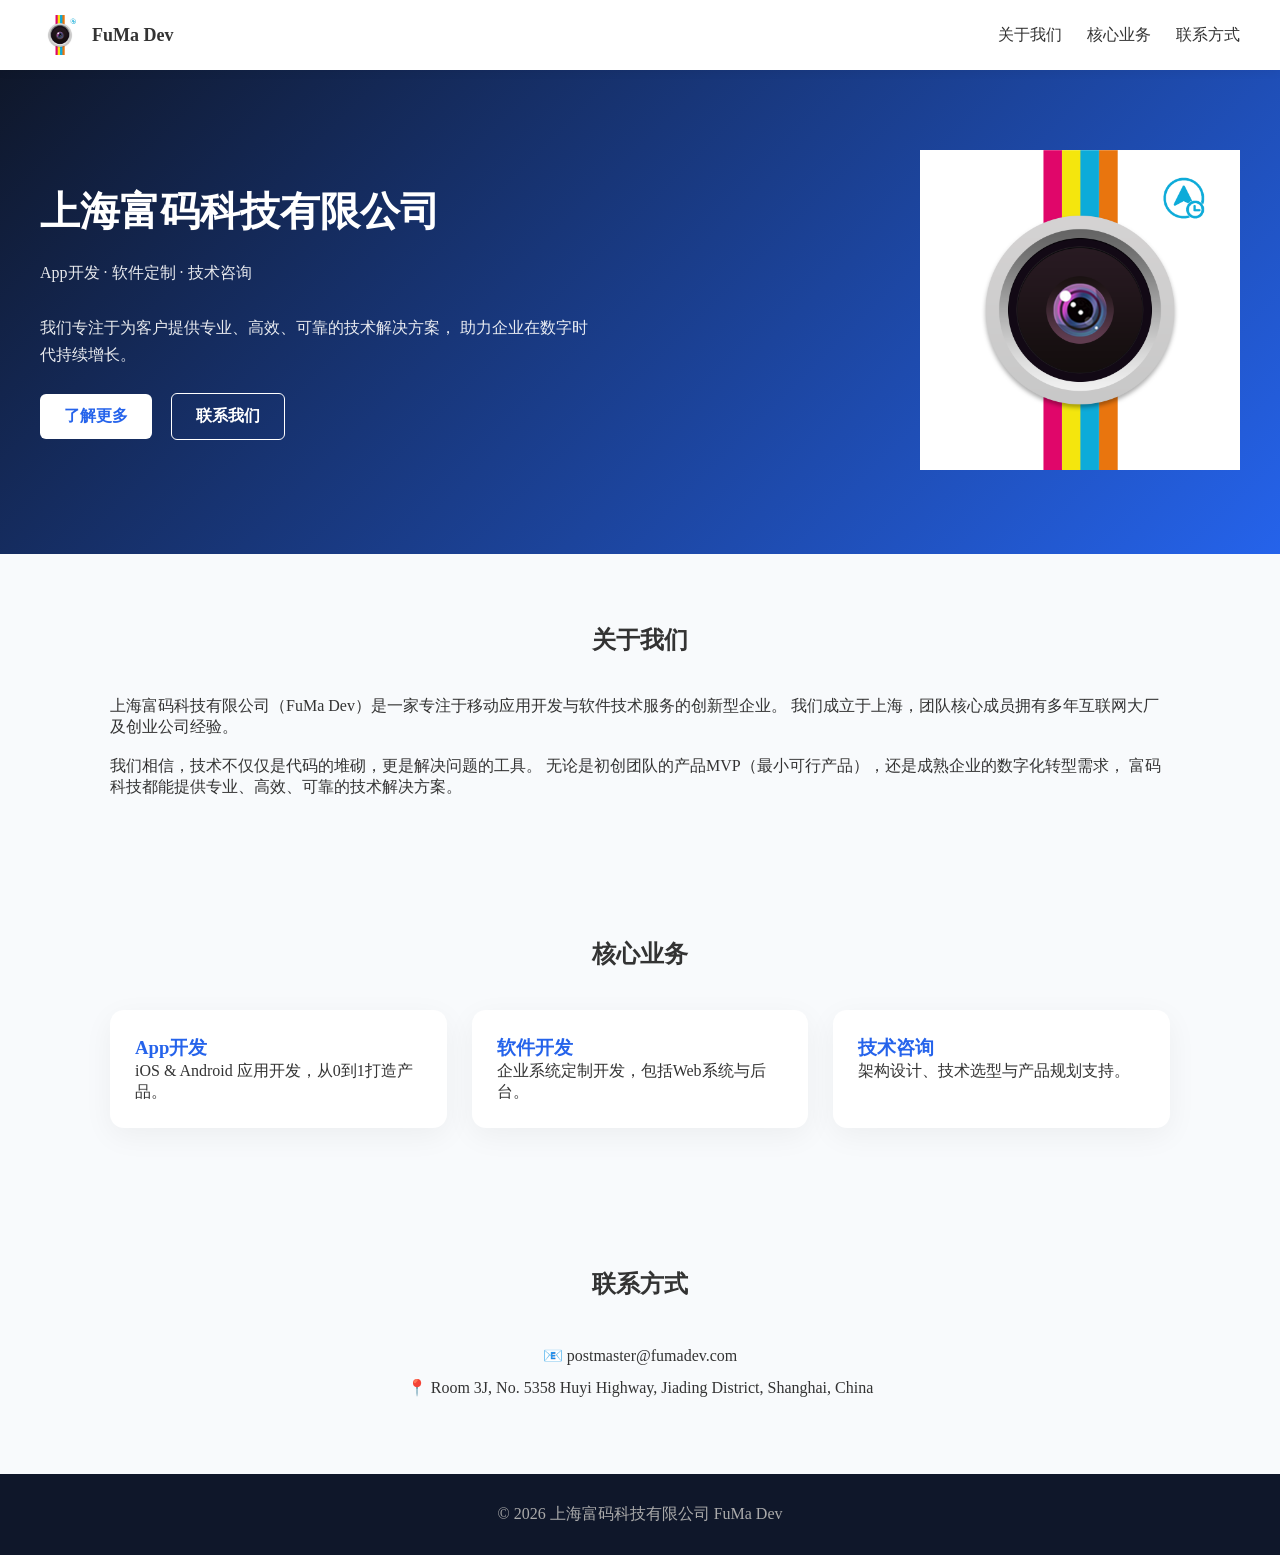
==== index.html @ a94d1438 "Add files via upload" ====
<!DOCTYPE html>
<html lang="zh-CN">
<head>
<meta charset="UTF-8">
<meta name="viewport" content="width=device-width, initial-scale=1.0">
<title>上海富码科技有限公司 | FuMa Dev</title>

<style>
:root {
    --primary: #2563eb;
    --dark: #0f172a;
}

* {
    margin: 0;
    padding: 0;
    box-sizing: border-box;
    font-family: -apple-system, BlinkMacSystemFont, "Segoe UI", Roboto;
}

body {
    background: #f8fafc;
    color: #333;
}

/* Navbar */
nav {
    display: flex;
    justify-content: space-between;
    align-items: center;
    padding: 15px 40px;
    background: #fff;
    position: sticky;
    top: 0;
    box-shadow: 0 2px 10px rgba(0,0,0,0.05);
    z-index: 1000;
}

.logo {
    display: flex;
    align-items: center;
    gap: 12px;
}

.logo img {
    width: 40px;
    height: 40px;
    border-radius: 10px;
}

.logo-text {
    font-weight: bold;
    font-size: 18px;
}

.menu {
    display: flex;
    gap: 25px;
}

.menu a {
    text-decoration: none;
    color: #333;
}

.menu a:hover {
    color: var(--primary);
}

/* Hero */
.hero {
    background: linear-gradient(135deg, #0f172a, #2563eb);
    color: #fff;
    display: flex;
    align-items: center;
    justify-content: space-between;
    padding: 80px 40px;
    flex-wrap: wrap;
}

.hero-left {
    max-width: 550px;
}

.hero h1 {
    font-size: 40px;
    margin-bottom: 20px;
}

.hero p {
    opacity: 0.9;
    line-height: 1.7;
}

.hero-buttons {
    margin-top: 25px;
}

.btn {
    display: inline-block;
    padding: 12px 24px;
    margin-right: 15px;
    border-radius: 6px;
    text-decoration: none;
    font-weight: bold;
}

.btn-primary {
    background: #fff;
    color: #2563eb;
}

.btn-outline {
    border: 1px solid #fff;
    color: #fff;
}

/* Hero Right Image */
.hero-right img {
    width: 320px;
    max-width: 100%;
}

/* Section */
section {
    max-width: 1100px;
    margin: auto;
    padding: 70px 20px;
}

h2 {
    text-align: center;
    margin-bottom: 40px;
}

/* Services */
.services {
    display: grid;
    grid-template-columns: repeat(auto-fit, minmax(250px, 1fr));
    gap: 25px;
}

.card {
    background: #fff;
    padding: 25px;
    border-radius: 14px;
    box-shadow: 0 8px 30px rgba(0,0,0,0.05);
    transition: 0.3s;
}

.card:hover {
    transform: translateY(-6px);
}

.card h3 {
    color: var(--primary);
}

/* Contact */
.contact {
    text-align: center;
    line-height: 2;
}

/* Footer */
footer {
    background: var(--dark);
    color: #aaa;
    text-align: center;
    padding: 30px;
}

/* Animation */
.fade-in {
    opacity: 0;
    transform: translateY(30px);
    transition: 0.8s;
}

.fade-in.show {
    opacity: 1;
    transform: translateY(0);
}

/* Mobile */
@media(max-width:768px){
    nav {
        padding: 15px 20px;
    }

    .hero {
        flex-direction: column;
        text-align: center;
    }

    .hero-right {
        margin-top: 30px;
    }

    .hero h1 {
        font-size: 28px;
    }
}
</style>
</head>

<body>

<!-- Navbar -->
<nav>
    <div class="logo">
        <img src="logo.png" alt="FuMa Dev Logo">
        <div class="logo-text">FuMa Dev</div>
    </div>

    <div class="menu">
        <a href="#about">关于我们</a>
        <a href="#services">核心业务</a>
        <a href="#contact">联系方式</a>
    </div>
</nav>

<!-- Hero -->
<div class="hero">
    <div class="hero-left">
        <h1>上海富码科技有限公司</h1>
        <p>
        App开发 · 软件定制 · 技术咨询<br><br>
        我们专注于为客户提供专业、高效、可靠的技术解决方案，
        助力企业在数字时代持续增长。
        </p>

        <div class="hero-buttons">
            <a href="#services" class="btn btn-primary">了解更多</a>
            <a href="#contact" class="btn btn-outline">联系我们</a>
        </div>
    </div>

    <div class="hero-right">
        <!-- 主视觉ICON -->
        <img src="logo.png" alt="Icon">
    </div>
</div>

<!-- About -->
<section id="about" class="fade-in">
    <h2>关于我们</h2>
    <p>
    上海富码科技有限公司（FuMa Dev）是一家专注于移动应用开发与软件技术服务的创新型企业。
    我们成立于上海，团队核心成员拥有多年互联网大厂及创业公司经验。
    </p>
    <br>
    <p>
    我们相信，技术不仅仅是代码的堆砌，更是解决问题的工具。
    无论是初创团队的产品MVP（最小可行产品），还是成熟企业的数字化转型需求，
    富码科技都能提供专业、高效、可靠的技术解决方案。
    </p>
</section>

<!-- Services -->
<section id="services" class="fade-in">
    <h2>核心业务</h2>
    <div class="services">
        <div class="card">
            <h3>App开发</h3>
            <p>iOS & Android 应用开发，从0到1打造产品。</p>
        </div>
        <div class="card">
            <h3>软件开发</h3>
            <p>企业系统定制开发，包括Web系统与后台。</p>
        </div>
        <div class="card">
            <h3>技术咨询</h3>
            <p>架构设计、技术选型与产品规划支持。</p>
        </div>
    </div>
</section>

<!-- Contact -->
<section id="contact" class="fade-in">
    <h2>联系方式</h2>
    <div class="contact">
        <p>📧 postmaster@fumadev.com</p>
        <p>📍 Room 3J, No. 5358 Huyi Highway, Jiading District, Shanghai, China</p>
    </div>
</section>

<footer>
    <p>© 2026 上海富码科技有限公司 FuMa Dev</p>
</footer>

<script>
const els = document.querySelectorAll('.fade-in');

function show() {
    const trigger = window.innerHeight * 0.85;
    els.forEach(el => {
        if (el.getBoundingClientRect().top < trigger) {
            el.classList.add('show');
        }
    });
}

window.addEventListener('scroll', show);
window.addEventListener('load', show);
</script>

</body>
</html>
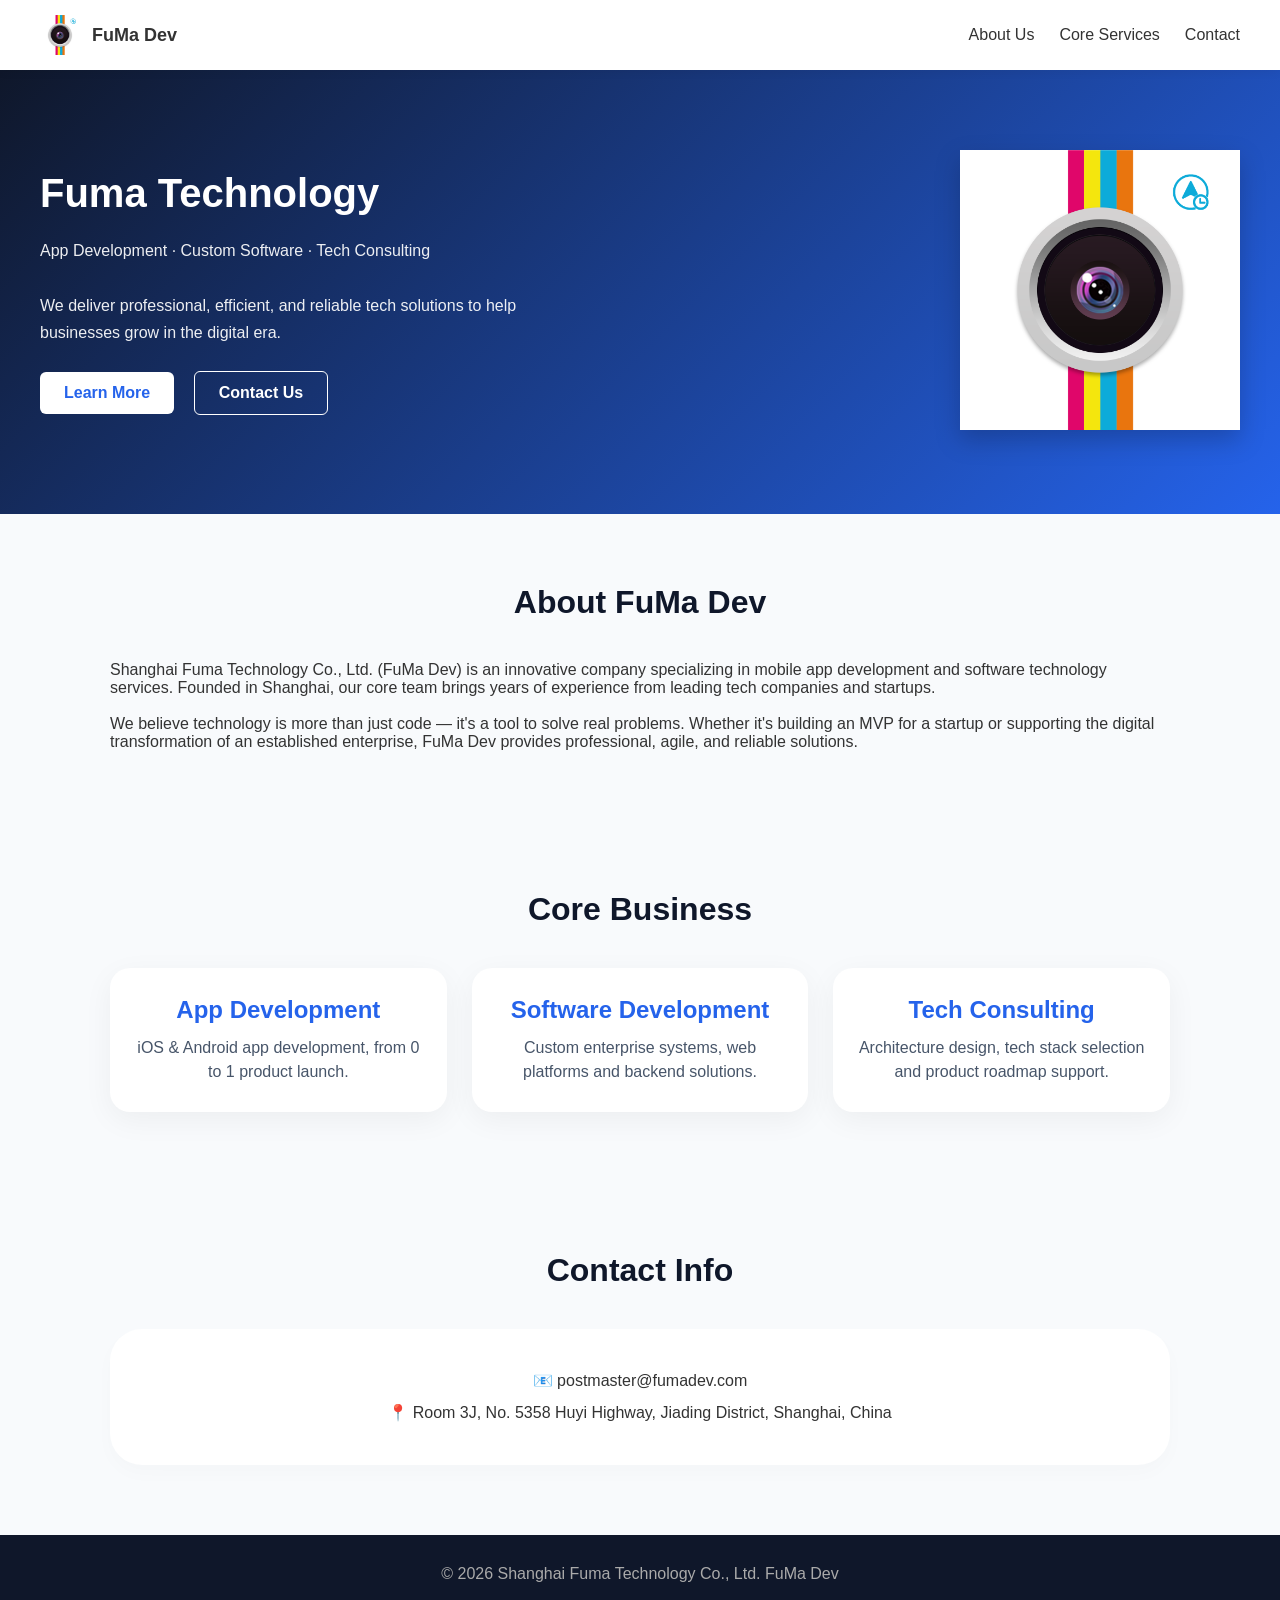
==== commit 01ac56f4: "Add files via upload" ====
--- a/index.html
+++ b/index.html
@@ -1,25 +1,26 @@
 <!DOCTYPE html>
-<html lang="zh-CN">
+<html lang="en">
 <head>
 <meta charset="UTF-8">
 <meta name="viewport" content="width=device-width, initial-scale=1.0">
-<title>上海富码科技有限公司 | FuMa Dev</title>
+<title>Fuma Technology | FuMa Dev</title>
 
 <style>
 :root {
     --primary: #2563eb;
     --dark: #0f172a;
+    --gray-light: #f8fafc;
 }
 
 * {
     margin: 0;
     padding: 0;
     box-sizing: border-box;
-    font-family: -apple-system, BlinkMacSystemFont, "Segoe UI", Roboto;
+    font-family: -apple-system, BlinkMacSystemFont, "Segoe UI", Roboto, Helvetica, Arial, sans-serif;
 }
 
 body {
-    background: #f8fafc;
+    background: var(--gray-light);
     color: #333;
 }
 
@@ -34,6 +35,8 @@
     top: 0;
     box-shadow: 0 2px 10px rgba(0,0,0,0.05);
     z-index: 1000;
+    flex-wrap: wrap;
+    gap: 12px;
 }
 
 .logo {
@@ -46,6 +49,7 @@
     width: 40px;
     height: 40px;
     border-radius: 10px;
+    object-fit: cover;
 }
 
 .logo-text {
@@ -53,6 +57,12 @@
     font-size: 18px;
 }
 
+.nav-right {
+    display: flex;
+    align-items: center;
+    gap: 25px;
+}
+
 .menu {
     display: flex;
     gap: 25px;
@@ -61,6 +71,8 @@
 .menu a {
     text-decoration: none;
     color: #333;
+    transition: color 0.2s;
+    font-weight: 500;
 }
 
 .menu a:hover {
@@ -76,6 +88,7 @@
     justify-content: space-between;
     padding: 80px 40px;
     flex-wrap: wrap;
+    gap: 30px;
 }
 
 .hero-left {
@@ -85,10 +98,11 @@
 .hero h1 {
     font-size: 40px;
     margin-bottom: 20px;
+    line-height: 1.2;
 }
 
 .hero p {
-    opacity: 0.9;
+    opacity: 0.92;
     line-height: 1.7;
 }
 
@@ -103,6 +117,7 @@
     border-radius: 6px;
     text-decoration: none;
     font-weight: bold;
+    transition: 0.2s;
 }
 
 .btn-primary {
@@ -110,15 +125,27 @@
     color: #2563eb;
 }
 
+.btn-primary:hover {
+    background: #eef2ff;
+    transform: translateY(-2px);
+}
+
 .btn-outline {
     border: 1px solid #fff;
     color: #fff;
+    background: transparent;
+}
+
+.btn-outline:hover {
+    background: rgba(255,255,255,0.1);
+    transform: translateY(-2px);
 }
 
 /* Hero Right Image */
 .hero-right img {
-    width: 320px;
+    width: 280px;
     max-width: 100%;
+    filter: drop-shadow(0 10px 12px rgba(0,0,0,0.2));
 }
 
 /* Section */
@@ -131,9 +158,11 @@
 h2 {
     text-align: center;
     margin-bottom: 40px;
-}
-
-/* Services */
+    font-size: 32px;
+    color: #0f172a;
+}
+
+/* Services Grid */
 .services {
     display: grid;
     grid-template-columns: repeat(auto-fit, minmax(250px, 1fr));
@@ -142,24 +171,42 @@
 
 .card {
     background: #fff;
-    padding: 25px;
-    border-radius: 14px;
+    padding: 28px 22px;
+    border-radius: 20px;
     box-shadow: 0 8px 30px rgba(0,0,0,0.05);
-    transition: 0.3s;
+    transition: all 0.3s ease;
+    text-align: center;
 }
 
 .card:hover {
     transform: translateY(-6px);
+    box-shadow: 0 20px 30px -12px rgba(0,0,0,0.1);
 }
 
 .card h3 {
     color: var(--primary);
+    margin-bottom: 12px;
+    font-size: 24px;
+}
+
+.card p {
+    color: #475569;
+    line-height: 1.5;
 }
 
 /* Contact */
 .contact {
     text-align: center;
     line-height: 2;
+    background: white;
+    padding: 36px 24px;
+    border-radius: 32px;
+    box-shadow: 0 8px 20px rgba(0,0,0,0.02);
+}
+
+.contact p {
+    font-size: 16px;
+    word-break: break-word;
 }
 
 /* Footer */
@@ -174,7 +221,7 @@
 .fade-in {
     opacity: 0;
     transform: translateY(30px);
-    transition: 0.8s;
+    transition: 0.7s cubic-bezier(0.2, 0.9, 0.4, 1.1);
 }
 
 .fade-in.show {
@@ -186,99 +233,119 @@
 @media(max-width:768px){
     nav {
         padding: 15px 20px;
-    }
-
+        flex-direction: column;
+        align-items: flex-start;
+    }
+    .nav-right {
+        width: 100%;
+        justify-content: flex-start;
+        flex-wrap: wrap;
+    }
+    .menu {
+        gap: 18px;
+        flex-wrap: wrap;
+    }
     .hero {
         flex-direction: column;
         text-align: center;
-    }
-
+        padding: 50px 20px;
+    }
+    .hero-left {
+        text-align: center;
+    }
     .hero-right {
-        margin-top: 30px;
-    }
-
+        margin-top: 20px;
+    }
     .hero h1 {
         font-size: 28px;
     }
+    .hero-buttons .btn {
+        margin: 8px 6px;
+    }
+    h2 {
+        font-size: 28px;
+    }
+}
+
+@media(max-width:480px){
+    .services {
+        grid-template-columns: 1fr;
+    }
 }
 </style>
 </head>
-
 <body>
 
 <!-- Navbar -->
 <nav>
     <div class="logo">
-        <img src="logo.png" alt="FuMa Dev Logo">
+        <img src="logo.png" alt="FuMa Dev Logo" onerror="this.src='https://placehold.co/40x40?text=F'">
         <div class="logo-text">FuMa Dev</div>
     </div>
 
-    <div class="menu">
-        <a href="#about">关于我们</a>
-        <a href="#services">核心业务</a>
-        <a href="#contact">联系方式</a>
+    <div class="nav-right">
+        <div class="menu">
+            <a href="#about">About Us</a>
+            <a href="#services">Core Services</a>
+            <a href="#contact">Contact</a>
+        </div>
     </div>
 </nav>
 
-<!-- Hero -->
+<!-- Hero Section -->
 <div class="hero">
     <div class="hero-left">
-        <h1>上海富码科技有限公司</h1>
+        <h1>Fuma Technology </h1>
         <p>
-        App开发 · 软件定制 · 技术咨询<br><br>
-        我们专注于为客户提供专业、高效、可靠的技术解决方案，
-        助力企业在数字时代持续增长。
+        App Development · Custom Software · Tech Consulting<br><br>
+        We deliver professional, efficient, and reliable tech solutions to help businesses grow in the digital era.
         </p>
 
         <div class="hero-buttons">
-            <a href="#services" class="btn btn-primary">了解更多</a>
-            <a href="#contact" class="btn btn-outline">联系我们</a>
+            <a href="#services" class="btn btn-primary">Learn More</a>
+            <a href="#contact" class="btn btn-outline">Contact Us</a>
         </div>
     </div>
 
     <div class="hero-right">
-        <!-- 主视觉ICON -->
-        <img src="logo.png" alt="Icon">
+        <img src="logo.png" alt="FuMa Dev Illustration" onerror="this.src='https://placehold.co/280x280?text=FuMa+Dev'">
     </div>
 </div>
 
-<!-- About -->
+<!-- About Section -->
 <section id="about" class="fade-in">
-    <h2>关于我们</h2>
+    <h2>About FuMa Dev</h2>
     <p>
-    上海富码科技有限公司（FuMa Dev）是一家专注于移动应用开发与软件技术服务的创新型企业。
-    我们成立于上海，团队核心成员拥有多年互联网大厂及创业公司经验。
+    Shanghai Fuma Technology Co., Ltd. (FuMa Dev) is an innovative company specializing in mobile app development and software technology services. Founded in Shanghai, our core team brings years of experience from leading tech companies and startups.
     </p>
     <br>
     <p>
-    我们相信，技术不仅仅是代码的堆砌，更是解决问题的工具。
-    无论是初创团队的产品MVP（最小可行产品），还是成熟企业的数字化转型需求，
-    富码科技都能提供专业、高效、可靠的技术解决方案。
+    We believe technology is more than just code — it's a tool to solve real problems. Whether it's building an MVP for a startup or supporting the digital transformation of an established enterprise, FuMa Dev provides professional, agile, and reliable solutions.
     </p>
 </section>
 
-<!-- Services -->
+<!-- Services Section -->
 <section id="services" class="fade-in">
-    <h2>核心业务</h2>
+    <h2>Core Business</h2>
     <div class="services">
         <div class="card">
-            <h3>App开发</h3>
-            <p>iOS & Android 应用开发，从0到1打造产品。</p>
+            <h3>App Development</h3>
+            <p>iOS & Android app development, from 0 to 1 product launch.</p>
         </div>
         <div class="card">
-            <h3>软件开发</h3>
-            <p>企业系统定制开发，包括Web系统与后台。</p>
+            <h3>Software Development</h3>
+            <p>Custom enterprise systems, web platforms and backend solutions.</p>
         </div>
         <div class="card">
-            <h3>技术咨询</h3>
-            <p>架构设计、技术选型与产品规划支持。</p>
+            <h3>Tech Consulting</h3>
+            <p>Architecture design, tech stack selection and product roadmap support.</p>
         </div>
     </div>
 </section>
 
-<!-- Contact -->
+<!-- Contact Section -->
 <section id="contact" class="fade-in">
-    <h2>联系方式</h2>
+    <h2>Contact Info</h2>
     <div class="contact">
         <p>📧 postmaster@fumadev.com</p>
         <p>📍 Room 3J, No. 5358 Huyi Highway, Jiading District, Shanghai, China</p>
@@ -286,24 +353,121 @@
 </section>
 
 <footer>
-    <p>© 2026 上海富码科技有限公司 FuMa Dev</p>
+    <p>© 2026 Shanghai Fuma Technology Co., Ltd. FuMa Dev</p>
 </footer>
 
 <script>
-const els = document.querySelectorAll('.fade-in');
-
-function show() {
-    const trigger = window.innerHeight * 0.85;
-    els.forEach(el => {
-        if (el.getBoundingClientRect().top < trigger) {
-            el.classList.add('show');
+// Fade-in scroll animation
+function initFadeIn() {
+    const fadeElements = document.querySelectorAll('.fade-in');
+    
+    function checkFade() {
+        const triggerBottom = window.innerHeight * 0.85;
+        fadeElements.forEach(el => {
+            const rect = el.getBoundingClientRect();
+            if (rect.top < triggerBottom && rect.bottom > 0) {
+                el.classList.add('show');
+            }
+        });
+    }
+    
+    window.addEventListener('scroll', checkFade);
+    window.addEventListener('resize', checkFade);
+    checkFade(); 
+}
+
+// Smooth scroll for anchor links
+function setupSmoothScroll() {
+    const anchorLinks = document.querySelectorAll('.menu a, .hero-buttons a');
+    anchorLinks.forEach(anchor => {
+        anchor.addEventListener('click', function(e) {
+            const hash = this.getAttribute('href');
+            if (hash && hash.startsWith('#')) {
+                e.preventDefault();
+                const targetId = hash.substring(1);
+                const targetElement = document.getElementById(targetId);
+                if (targetElement) {
+                    targetElement.scrollIntoView({
+                        behavior: 'smooth',
+                        block: 'start'
+                    });
+                    history.pushState(null, null, hash);
+                }
+            }
+        });
+    });
+    
+    // If there's an initial hash in URL, scroll to it after a short delay
+    if (window.location.hash) {
+        const id = window.location.hash.substring(1);
+        const el = document.getElementById(id);
+        if (el) {
+            setTimeout(() => {
+                el.scrollIntoView({ behavior: 'smooth', block: 'start' });
+            }, 150);
         }
+    }
+}
+
+// Graceful image fallback for logo and hero image
+function handleImageErrors() {
+    const imgs = document.querySelectorAll('img');
+    imgs.forEach(img => {
+        img.onerror = function() {
+            if (!this.dataset.fallback) {
+                this.dataset.fallback = 'true';
+                if (this.parentElement?.classList?.contains('logo')) {
+                    // For logo area, replace with styled div
+                    this.style.display = 'none';
+                    const parent = this.parentElement;
+                    const fallbackDiv = document.createElement('div');
+                    fallbackDiv.innerText = 'F';
+                    fallbackDiv.style.width = '40px';
+                    fallbackDiv.style.height = '40px';
+                    fallbackDiv.style.backgroundColor = '#2563eb';
+                    fallbackDiv.style.color = 'white';
+                    fallbackDiv.style.borderRadius = '10px';
+                    fallbackDiv.style.display = 'flex';
+                    fallbackDiv.style.alignItems = 'center';
+                    fallbackDiv.style.justifyContent = 'center';
+                    fallbackDiv.style.fontWeight = 'bold';
+                    fallbackDiv.style.fontSize = '20px';
+                    parent.insertBefore(fallbackDiv, this);
+                } else {
+                    this.src = 'https://placehold.co/280x280?text=FuMa+Dev';
+                }
+            }
+        };
     });
-}
-
-window.addEventListener('scroll', show);
-window.addEventListener('load', show);
+    
+    // Special handling for hero image if fails
+    const heroImg = document.querySelector('.hero-right img');
+    if (heroImg && heroImg.complete && heroImg.naturalWidth === 0) {
+        heroImg.onerror();
+    }
+}
+
+// Ensure logo fallback works after load
+function enhanceLogoFallback() {
+    const logoImgElement = document.querySelector('.logo img');
+    if (logoImgElement && logoImgElement.complete && logoImgElement.naturalWidth === 0) {
+        logoImgElement.onerror();
+    }
+}
+
+// Run all initializers
+document.addEventListener('DOMContentLoaded', () => {
+    initFadeIn();
+    setupSmoothScroll();
+    handleImageErrors();
+    enhanceLogoFallback();
+});
+
+// Small extra: trigger scroll after window fully loads to show any content hidden below fold
+window.addEventListener('load', () => {
+    window.dispatchEvent(new Event('scroll'));
+    enhanceLogoFallback();
+});
 </script>
-
 </body>
 </html>
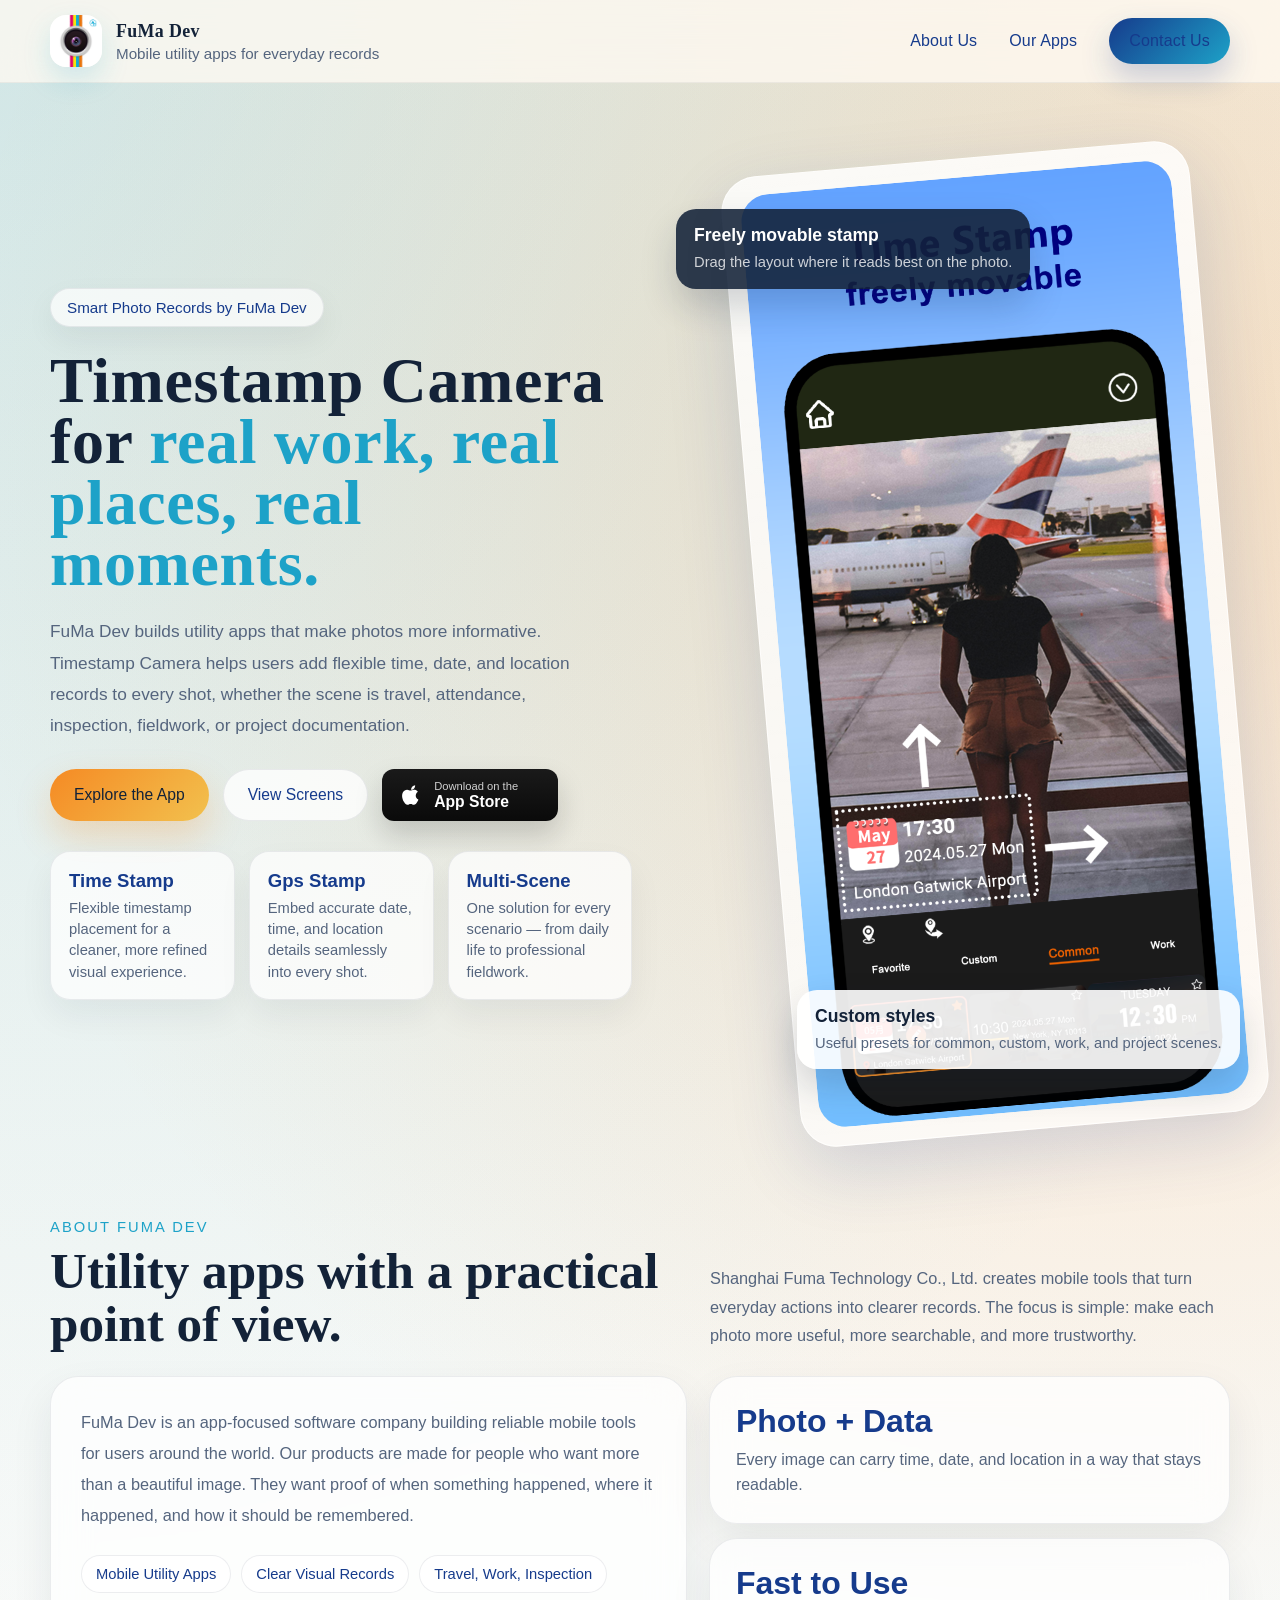
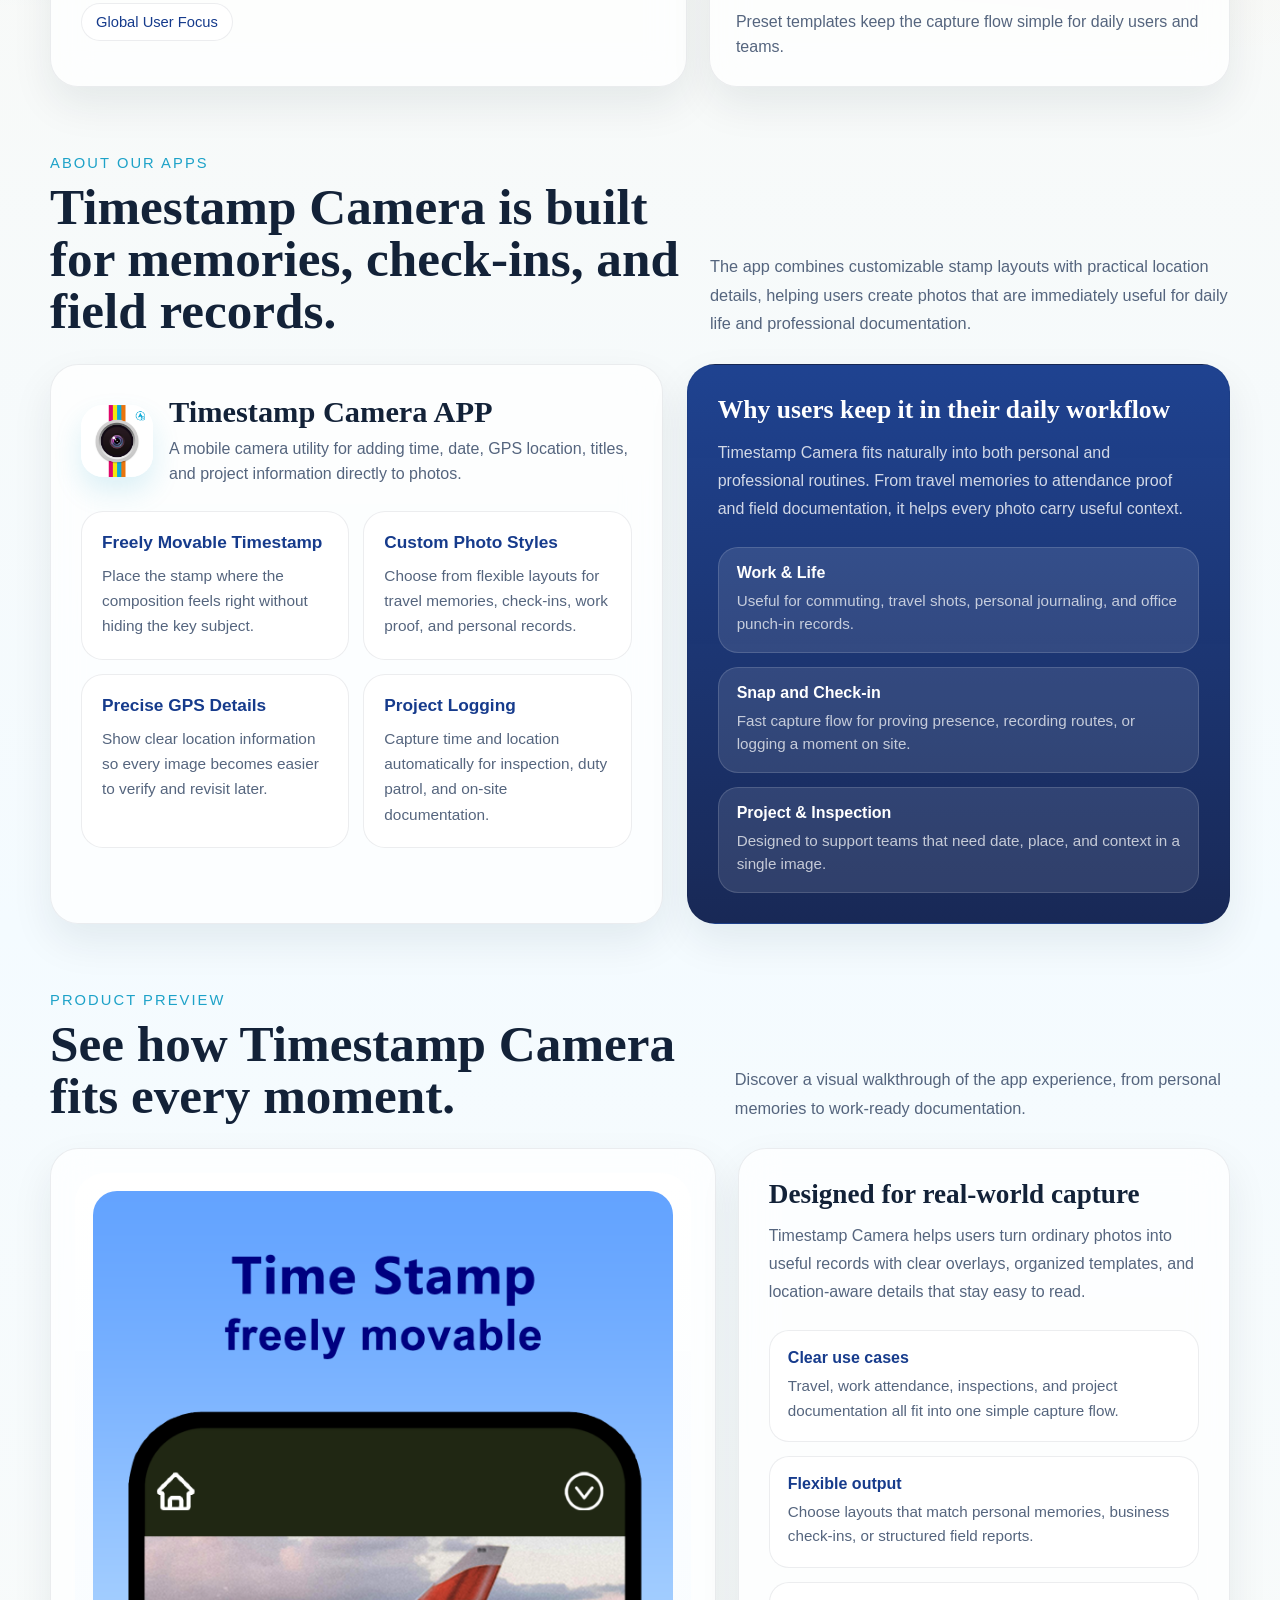
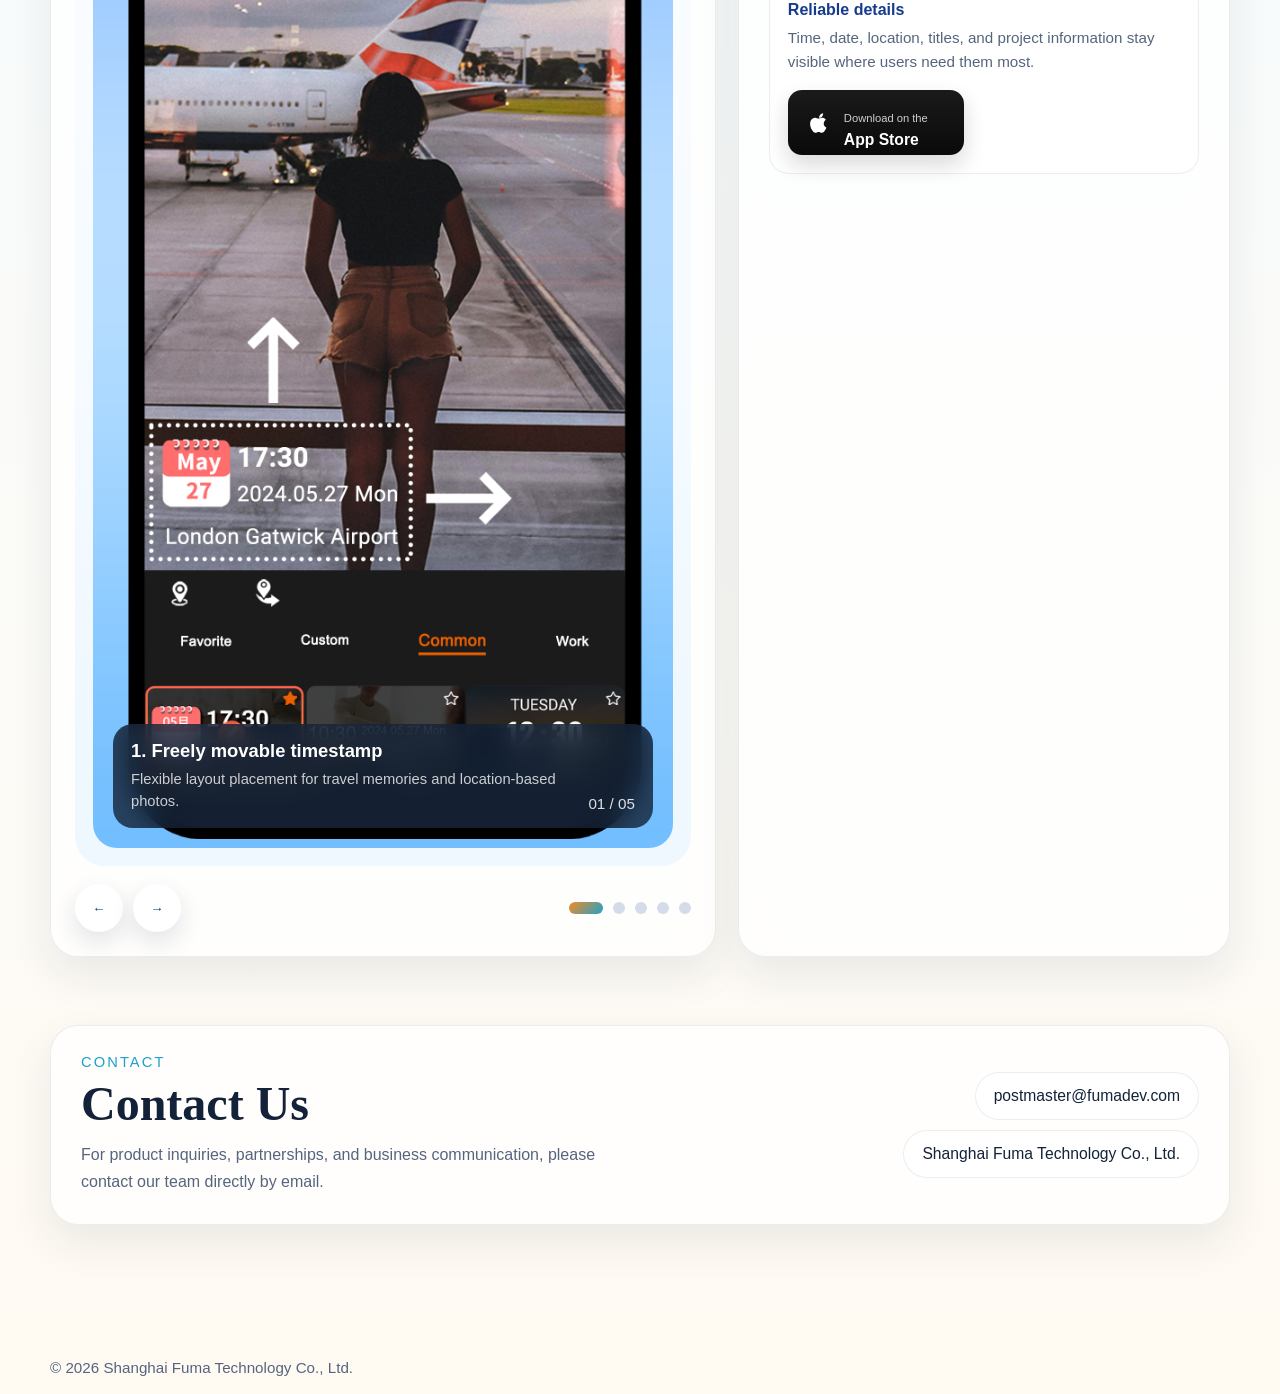
==== commit 3d5c4e82: "Add files via upload" ====
--- a/index.html
+++ b/index.html
@@ -1,473 +1,1331 @@
-<!DOCTYPE html>
-<html lang="en">
-<head>
-<meta charset="UTF-8">
-<meta name="viewport" content="width=device-width, initial-scale=1.0">
-<title>Fuma Technology | FuMa Dev</title>
-
-<style>
-:root {
-    --primary: #2563eb;
-    --dark: #0f172a;
-    --gray-light: #f8fafc;
+﻿<!DOCTYPE html>
+<html lang="en">
+<head>
+<meta charset="UTF-8">
+<meta name="viewport" content="width=device-width, initial-scale=1.0">
+<title>FuMa Dev | Timestamp Camera App</title>
+<style>
+:root {
+    --bg: #fffaf2;
+    --surface: rgba(255, 255, 255, 0.72);
+    --surface-strong: #ffffff;
+    --text: #132238;
+    --muted: #55657e;
+    --line: rgba(19, 34, 56, 0.1);
+    --navy: #163b8c;
+    --teal: #1da2c8;
+    --orange: #f58a24;
+    --gold: #f2c14e;
+    --shadow: 0 24px 70px rgba(22, 59, 140, 0.16);
+    --radius: 24px;
+}
+
+* {
+    margin: 0;
+    padding: 0;
+    box-sizing: border-box;
+}
+
+html {
+    scroll-behavior: smooth;
+}
+
+body {
+    font-family: "Avenir Next", "Segoe UI", Helvetica, Arial, sans-serif;
+    color: var(--text);
+    background:
+        radial-gradient(circle at top left, rgba(29, 162, 200, 0.2), transparent 34%),
+        radial-gradient(circle at 90% 10%, rgba(245, 138, 36, 0.22), transparent 28%),
+        linear-gradient(180deg, #fef7ed 0%, #f4fbff 55%, #fffaf2 100%);
+    min-height: 100vh;
+    overflow-x: hidden;
+}
+
+img {
+    display: block;
+    max-width: 100%;
+}
+
+a {
+    color: inherit;
+}
+
+.page-shell {
+    width: min(1180px, calc(100% - 32px));
+    margin: 0 auto;
+}
+
+.site-header {
+    position: sticky;
+    top: 0;
+    z-index: 1000;
+    backdrop-filter: blur(16px);
+    background: rgba(255, 250, 242, 0.76);
+    border-bottom: 1px solid rgba(19, 34, 56, 0.06);
+}
+
+.nav-wrap {
+    display: flex;
+    align-items: center;
+    justify-content: space-between;
+    gap: 24px;
+    min-height: 82px;
+}
+
+.brand {
+    display: flex;
+    align-items: center;
+    gap: 14px;
+    text-decoration: none;
+}
+
+.brand img {
+    width: 52px;
+    height: 52px;
+    border-radius: 16px;
+    box-shadow: 0 12px 28px rgba(29, 162, 200, 0.18);
+}
+
+.brand-copy strong {
+    display: block;
+    font-family: Georgia, "Times New Roman", serif;
+    font-size: 1.12rem;
+    letter-spacing: 0.02em;
+}
+
+.brand-copy span {
+    display: block;
+    margin-top: 3px;
+    color: var(--muted);
+    font-size: 0.95rem;
+}
+
+.nav-links {
+    display: flex;
+    align-items: center;
+    gap: 32px;
+    flex-wrap: wrap;
+}
+
+.nav-links a {
+    text-decoration: none;
+    color: var(--navy);
+    font-size: 1rem;
+    letter-spacing: 0.01em;
+    transition: color 0.25s ease, transform 0.25s ease;
+}
+
+.nav-links a:hover {
+    color: var(--navy);
+    transform: translateY(-1px);
+}
+
+.nav-cta {
+    display: inline-flex;
+    align-items: center;
+    justify-content: center;
+    min-height: 46px;
+    padding: 0 20px;
+    border-radius: 999px;
+    background: linear-gradient(135deg, var(--navy), var(--teal));
+    color: #fff;
+    text-decoration: none;
+    font-size: 0.95rem;
+    box-shadow: 0 14px 30px rgba(22, 59, 140, 0.22);
+}
+
+main {
+    padding: 28px 0 72px;
+}
+
+.hero {
+    position: relative;
+    display: grid;
+    grid-template-columns: minmax(0, 1.02fr) minmax(320px, 0.98fr);
+    gap: 38px;
+    align-items: center;
+    padding: 46px 0 54px;
+}
+
+.hero-copy {
+    position: relative;
+    z-index: 2;
+}
+
+.eyebrow {
+    display: inline-flex;
+    align-items: center;
+    gap: 10px;
+    padding: 10px 16px;
+    border-radius: 999px;
+    background: rgba(255, 255, 255, 0.7);
+    border: 1px solid rgba(19, 34, 56, 0.08);
+    box-shadow: 0 12px 30px rgba(19, 34, 56, 0.06);
+    color: var(--navy);
+    font-size: 0.95rem;
+}
+
+.hero h1 {
+    margin-top: 24px;
+    font-family: Georgia, "Times New Roman", serif;
+    font-size: clamp(3rem, 5vw, 5.5rem);
+    line-height: 0.95;
+    letter-spacing: 0.01em;
+}
+
+.hero h1 span {
+    color: var(--teal);
+}
+
+.hero-text {
+    max-width: 560px;
+    margin-top: 22px;
+    color: var(--muted);
+    font-size: 1.08rem;
+    line-height: 1.8;
+}
+
+.hero-actions {
+    display: flex;
+    flex-wrap: wrap;
+    gap: 14px;
+    margin-top: 28px;
+}
+
+.button {
+    display: inline-flex;
+    align-items: center;
+    justify-content: center;
+    min-height: 52px;
+    padding: 0 24px;
+    border-radius: 999px;
+    text-decoration: none;
+    font-size: 0.98rem;
+    transition: transform 0.25s ease, box-shadow 0.25s ease, background 0.25s ease;
+}
+
+.button:hover {
+    transform: translateY(-2px);
+}
+
+.button-primary {
+    background: linear-gradient(135deg, var(--orange), var(--gold));
+    color: #132238;
+    box-shadow: 0 16px 34px rgba(245, 138, 36, 0.25);
+}
+
+.button-secondary {
+    background: rgba(255, 255, 255, 0.78);
+    color: var(--navy);
+    border: 1px solid rgba(19, 34, 56, 0.08);
+}
+
+.button-store-hero {
+    min-width: 176px;
+    justify-content: flex-start;
+    gap: 10px;
+    padding: 8px 16px;
+    border-radius: 12px;
+    background: linear-gradient(180deg, #1a1a1a, #0a0a0a);
+    color: #ffffff;
+    box-shadow: 0 14px 28px rgba(17, 17, 17, 0.18);
+}
+
+.hero-stats {
+    display: grid;
+    grid-template-columns: repeat(3, minmax(0, 1fr));
+    gap: 14px;
+    margin-top: 30px;
+}
+
+.stat-card {
+    padding: 18px 18px 16px;
+    border-radius: 20px;
+    background: rgba(255, 255, 255, 0.72);
+    border: 1px solid rgba(19, 34, 56, 0.08);
+    box-shadow: 0 16px 34px rgba(19, 34, 56, 0.06);
+}
+
+.stat-card strong {
+    display: block;
+    font-size: clamp(1rem, 1.45vw, 1.18rem);
+    color: var(--navy);
+    white-space: nowrap;
+    letter-spacing: 0;
+}
+
+.stat-card span {
+    display: block;
+    margin-top: 6px;
+    color: var(--muted);
+    font-size: 0.92rem;
+    line-height: 1.45;
+}
+
+.hero-visual {
+    position: relative;
+    min-height: 640px;
+}
+
+.hero-glow {
+    position: absolute;
+    inset: 20px 30px auto auto;
+    width: 320px;
+    height: 320px;
+    border-radius: 50%;
+    background: radial-gradient(circle, rgba(29, 162, 200, 0.32) 0%, rgba(29, 162, 200, 0) 70%);
+    filter: blur(10px);
+}
+
+.device-card {
+    position: relative;
+    margin-left: auto;
+    width: min(100%, 470px);
+    padding: 18px;
+    border-radius: 36px;
+    background: linear-gradient(180deg, rgba(255,255,255,0.82), rgba(255,255,255,0.66));
+    border: 1px solid rgba(255, 255, 255, 0.75);
+    box-shadow: var(--shadow);
+    transform: rotate(-5deg);
+}
+
+.device-card img {
+    width: 100%;
+    border-radius: 28px;
+}
+
+.floating-note {
+    position: absolute;
+    z-index: 2;
+    padding: 16px 18px;
+    border-radius: 20px;
+    background: rgba(19, 34, 56, 0.88);
+    color: #fff;
+    box-shadow: 0 18px 36px rgba(19, 34, 56, 0.18);
+}
+
+.floating-note strong {
+    display: block;
+    font-size: 1.1rem;
+}
+
+.floating-note span {
+    display: block;
+    margin-top: 6px;
+    color: rgba(255, 255, 255, 0.78);
+    font-size: 0.92rem;
+    line-height: 1.4;
+}
+
+.note-top {
+    top: 52px;
+    left: 6px;
+}
+
+.note-bottom {
+    right: -10px;
+    bottom: 62px;
+    background: rgba(255, 255, 255, 0.9);
+    color: var(--text);
+}
+
+.note-bottom span {
+    color: var(--muted);
+}
+
+.section {
+    padding: 34px 0;
+}
+
+.section-intro {
+    display: flex;
+    justify-content: space-between;
+    align-items: end;
+    gap: 24px;
+    margin-bottom: 26px;
+}
+
+.section-kicker {
+    color: var(--teal);
+    font-size: 0.92rem;
+    text-transform: uppercase;
+    letter-spacing: 0.14em;
+}
+
+.section h2 {
+    margin-top: 10px;
+    font-family: Georgia, "Times New Roman", serif;
+    font-size: clamp(2.2rem, 4vw, 3.5rem);
+    line-height: 1.02;
+}
+
+.section-lead {
+    max-width: 520px;
+    color: var(--muted);
+    font-size: 1.02rem;
+    line-height: 1.75;
+}
+
+.about-grid {
+    display: grid;
+    grid-template-columns: minmax(0, 1.1fr) minmax(300px, 0.9fr);
+    gap: 22px;
+}
+
+.glass-panel {
+    background: var(--surface);
+    border: 1px solid rgba(19, 34, 56, 0.08);
+    border-radius: 28px;
+    box-shadow: 0 18px 42px rgba(19, 34, 56, 0.08);
+    backdrop-filter: blur(18px);
+}
+
+.story-card {
+    padding: 30px;
+}
+
+.story-card p {
+    color: var(--muted);
+    line-height: 1.9;
+    font-size: 1.02rem;
+}
+
+.pill-row {
+    display: flex;
+    flex-wrap: wrap;
+    gap: 10px;
+    margin-top: 24px;
+}
+
+.pill {
+    padding: 10px 14px;
+    border-radius: 999px;
+    background: rgba(255, 255, 255, 0.78);
+    border: 1px solid rgba(19, 34, 56, 0.08);
+    color: var(--navy);
+    font-size: 0.92rem;
+}
+
+.mini-metrics {
+    display: grid;
+    gap: 14px;
+}
+
+.metric-card {
+    padding: 26px;
+}
+
+.metric-card strong {
+    display: block;
+    font-size: 2rem;
+    color: var(--navy);
+}
+
+.metric-card span {
+    display: block;
+    margin-top: 8px;
+    color: var(--muted);
+    line-height: 1.55;
+}
+
+.apps-grid {
+    display: grid;
+    grid-template-columns: minmax(0, 1.06fr) minmax(0, 0.94fr);
+    gap: 24px;
+    align-items: stretch;
+}
+
+.app-card {
+    padding: 30px;
+}
+
+.app-header {
+    display: flex;
+    align-items: center;
+    gap: 16px;
+}
+
+.app-header img {
+    width: 72px;
+    height: 72px;
+    border-radius: 22px;
+    box-shadow: 0 14px 28px rgba(29, 162, 200, 0.15);
+}
+
+.app-title h3 {
+    font-family: Georgia, "Times New Roman", serif;
+    font-size: 1.9rem;
+}
+
+.app-title p {
+    margin-top: 6px;
+    color: var(--muted);
+    line-height: 1.6;
+}
+
+.feature-grid {
+    display: grid;
+    grid-template-columns: repeat(2, minmax(0, 1fr));
+    gap: 14px;
+    margin-top: 24px;
+}
+
+.feature-item {
+    min-height: 148px;
+    padding: 20px;
+    border-radius: 22px;
+    background: rgba(255, 255, 255, 0.76);
+    border: 1px solid rgba(19, 34, 56, 0.08);
+}
+
+.feature-item strong {
+    display: block;
+    font-size: 1.08rem;
+    color: var(--navy);
+}
+
+.feature-item p {
+    margin-top: 10px;
+    color: var(--muted);
+    line-height: 1.65;
+    font-size: 0.96rem;
+}
+
+.highlight-panel {
+    padding: 30px;
+    background: linear-gradient(180deg, rgba(22, 59, 140, 0.96), rgba(12, 29, 77, 0.95));
+    color: #fff;
+}
+
+.highlight-panel h3 {
+    font-family: Georgia, "Times New Roman", serif;
+    font-size: 1.6rem;
+}
+
+.highlight-panel p {
+    margin-top: 14px;
+    color: rgba(255, 255, 255, 0.8);
+    line-height: 1.75;
+}
+
+.timeline {
+    margin-top: 24px;
+    display: grid;
+    gap: 14px;
+}
+
+.timeline-item {
+    padding: 16px 18px;
+    border-radius: 20px;
+    background: rgba(255, 255, 255, 0.1);
+    border: 1px solid rgba(255, 255, 255, 0.14);
+}
+
+.timeline-item strong {
+    display: block;
+    color: #fff;
+}
+
+.timeline-item span {
+    display: block;
+    margin-top: 7px;
+    color: rgba(255, 255, 255, 0.72);
+    line-height: 1.55;
+    font-size: 0.95rem;
+}
+
+.slider-shell {
+    display: grid;
+    grid-template-columns: minmax(0, 0.92fr) minmax(280px, 0.68fr);
+    gap: 22px;
+    align-items: stretch;
+}
+
+.slider-card {
+    padding: 24px;
+}
+
+.carousel {
+    position: relative;
+}
+
+.carousel-stage {
+    position: relative;
+    overflow: hidden;
+    border-radius: 30px;
+    background: linear-gradient(180deg, rgba(255,255,255,0.9), rgba(237, 247, 255, 0.95));
+    min-height: 760px;
+}
+
+.slides {
+    display: flex;
+    transition: transform 0.65s cubic-bezier(0.22, 1, 0.36, 1);
+    height: 100%;
+}
+
+.slide {
+    min-width: 100%;
+    padding: 18px;
+}
+
+.slide figure {
+    position: relative;
+    height: 100%;
+    border-radius: 24px;
+    overflow: hidden;
+    background: #d5e8ff;
+}
+
+.slide img {
+    width: 100%;
+    height: 100%;
+    object-fit: cover;
+}
+
+.slide-caption {
+    position: absolute;
+    left: 20px;
+    right: 20px;
+    bottom: 20px;
+    display: flex;
+    justify-content: space-between;
+    align-items: end;
+    gap: 14px;
+    padding: 16px 18px;
+    border-radius: 20px;
+    background: rgba(19, 34, 56, 0.8);
+    color: #fff;
+    backdrop-filter: blur(12px);
+}
+
+.slide-caption strong {
+    display: block;
+    font-size: 1.15rem;
+}
+
+.slide-caption span {
+    display: block;
+    margin-top: 6px;
+    color: rgba(255, 255, 255, 0.78);
+    line-height: 1.5;
+    font-size: 0.92rem;
+}
+
+.slide-index {
+    color: rgba(255, 255, 255, 0.86);
+    font-size: 0.95rem;
+    white-space: nowrap;
+}
+
+.carousel-controls {
+    display: flex;
+    align-items: center;
+    justify-content: space-between;
+    gap: 18px;
+    margin-top: 18px;
+}
+
+.control-buttons {
+    display: flex;
+    gap: 10px;
+}
+
+.icon-button {
+    width: 48px;
+    height: 48px;
+    border: none;
+    border-radius: 50%;
+    background: #fff;
+    color: var(--navy);
+    cursor: pointer;
+    box-shadow: 0 10px 24px rgba(19, 34, 56, 0.12);
+    transition: transform 0.25s ease, box-shadow 0.25s ease;
+}
+
+.icon-button:hover {
+    transform: translateY(-2px);
+    box-shadow: 0 14px 28px rgba(19, 34, 56, 0.16);
+}
+
+.indicator-row {
+    display: flex;
+    gap: 10px;
+    flex-wrap: wrap;
+}
+
+.indicator {
+    width: 12px;
+    height: 12px;
+    border-radius: 999px;
+    border: none;
+    background: rgba(22, 59, 140, 0.18);
+    cursor: pointer;
+    transition: width 0.25s ease, background 0.25s ease;
+}
+
+.indicator.active {
+    width: 34px;
+    background: linear-gradient(135deg, var(--orange), var(--teal));
+}
+
+.feature-notes {
+    padding: 30px;
+}
+
+.feature-notes h3 {
+    font-family: Georgia, "Times New Roman", serif;
+    font-size: 1.7rem;
+}
+
+.feature-notes p {
+    margin-top: 12px;
+    color: var(--muted);
+    line-height: 1.75;
+}
+
+.bullet-list {
+    display: grid;
+    gap: 14px;
+    margin-top: 24px;
+}
+
+.bullet {
+    padding: 18px;
+    border-radius: 20px;
+    background: rgba(255, 255, 255, 0.78);
+    border: 1px solid rgba(19, 34, 56, 0.08);
+}
+
+.bullet strong {
+    display: block;
+    color: var(--navy);
+}
+
+.bullet span {
+    display: block;
+    margin-top: 7px;
+    color: var(--muted);
+    line-height: 1.6;
+    font-size: 0.95rem;
 }
 
-* {
-    margin: 0;
-    padding: 0;
-    box-sizing: border-box;
-    font-family: -apple-system, BlinkMacSystemFont, "Segoe UI", Roboto, Helvetica, Arial, sans-serif;
+.download-cta {
+    margin-top: 16px;
 }
 
-body {
-    background: var(--gray-light);
-    color: #333;
-}
-
-/* Navbar */
-nav {
-    display: flex;
-    justify-content: space-between;
-    align-items: center;
-    padding: 15px 40px;
-    background: #fff;
-    position: sticky;
-    top: 0;
-    box-shadow: 0 2px 10px rgba(0,0,0,0.05);
-    z-index: 1000;
-    flex-wrap: wrap;
-    gap: 12px;
-}
-
-.logo {
-    display: flex;
+.store-button {
+    display: inline-flex;
     align-items: center;
     gap: 12px;
+    min-width: 176px;
+    min-height: 50px;
+    padding: 8px 18px;
+    border-radius: 14px;
+    background: linear-gradient(180deg, #1a1a1a, #0a0a0a);
+    color: #ffffff;
+    text-decoration: none;
+    box-shadow: 0 10px 22px rgba(17, 17, 17, 0.16);
+    transition: transform 0.25s ease, box-shadow 0.25s ease;
 }
 
-.logo img {
-    width: 40px;
-    height: 40px;
-    border-radius: 10px;
-    object-fit: cover;
+.store-button:hover {
+    transform: translateY(-2px);
+    box-shadow: 0 18px 34px rgba(17, 17, 17, 0.22);
 }
 
-.logo-text {
-    font-weight: bold;
-    font-size: 18px;
+.store-icon {
+    width: 26px;
+    height: 26px;
+    flex: 0 0 26px;
 }
 
-.nav-right {
+.store-copy {
     display: flex;
-    align-items: center;
-    gap: 25px;
+    flex-direction: column;
+    line-height: 1.1;
 }
 
-.menu {
-    display: flex;
-    gap: 25px;
+.store-copy small {
+    font-size: 0.7rem;
+    color: rgba(255, 255, 255, 0.8);
 }
 
-.menu a {
-    text-decoration: none;
-    color: #333;
-    transition: color 0.2s;
-    font-weight: 500;
-}
-
-.menu a:hover {
-    color: var(--primary);
-}
-
-/* Hero */
-.hero {
-    background: linear-gradient(135deg, #0f172a, #2563eb);
-    color: #fff;
-    display: flex;
-    align-items: center;
-    justify-content: space-between;
-    padding: 80px 40px;
-    flex-wrap: wrap;
-    gap: 30px;
-}
-
-.hero-left {
-    max-width: 550px;
-}
-
-.hero h1 {
-    font-size: 40px;
-    margin-bottom: 20px;
-    line-height: 1.2;
-}
-
-.hero p {
-    opacity: 0.92;
-    line-height: 1.7;
-}
-
-.hero-buttons {
-    margin-top: 25px;
-}
-
-.btn {
-    display: inline-block;
-    padding: 12px 24px;
-    margin-right: 15px;
-    border-radius: 6px;
-    text-decoration: none;
-    font-weight: bold;
-    transition: 0.2s;
-}
-
-.btn-primary {
-    background: #fff;
-    color: #2563eb;
-}
-
-.btn-primary:hover {
-    background: #eef2ff;
-    transform: translateY(-2px);
-}
-
-.btn-outline {
-    border: 1px solid #fff;
-    color: #fff;
-    background: transparent;
-}
-
-.btn-outline:hover {
-    background: rgba(255,255,255,0.1);
-    transform: translateY(-2px);
-}
-
-/* Hero Right Image */
-.hero-right img {
-    width: 280px;
-    max-width: 100%;
-    filter: drop-shadow(0 10px 12px rgba(0,0,0,0.2));
-}
-
-/* Section */
-section {
-    max-width: 1100px;
-    margin: auto;
-    padding: 70px 20px;
-}
-
-h2 {
-    text-align: center;
-    margin-bottom: 40px;
-    font-size: 32px;
-    color: #0f172a;
-}
-
-/* Services Grid */
-.services {
-    display: grid;
-    grid-template-columns: repeat(auto-fit, minmax(250px, 1fr));
-    gap: 25px;
-}
-
-.card {
-    background: #fff;
-    padding: 28px 22px;
-    border-radius: 20px;
-    box-shadow: 0 8px 30px rgba(0,0,0,0.05);
-    transition: all 0.3s ease;
-    text-align: center;
-}
-
-.card:hover {
-    transform: translateY(-6px);
-    box-shadow: 0 20px 30px -12px rgba(0,0,0,0.1);
-}
-
-.card h3 {
-    color: var(--primary);
-    margin-bottom: 12px;
-    font-size: 24px;
-}
-
-.card p {
-    color: #475569;
-    line-height: 1.5;
-}
-
-/* Contact */
-.contact {
-    text-align: center;
-    line-height: 2;
-    background: white;
-    padding: 36px 24px;
-    border-radius: 32px;
-    box-shadow: 0 8px 20px rgba(0,0,0,0.02);
-}
-
-.contact p {
-    font-size: 16px;
-    word-break: break-word;
-}
-
-/* Footer */
-footer {
-    background: var(--dark);
-    color: #aaa;
-    text-align: center;
-    padding: 30px;
-}
-
-/* Animation */
-.fade-in {
-    opacity: 0;
-    transform: translateY(30px);
-    transition: 0.7s cubic-bezier(0.2, 0.9, 0.4, 1.1);
-}
-
-.fade-in.show {
-    opacity: 1;
-    transform: translateY(0);
-}
-
-/* Mobile */
-@media(max-width:768px){
-    nav {
-        padding: 15px 20px;
-        flex-direction: column;
-        align-items: flex-start;
-    }
-    .nav-right {
-        width: 100%;
-        justify-content: flex-start;
-        flex-wrap: wrap;
-    }
-    .menu {
-        gap: 18px;
-        flex-wrap: wrap;
-    }
-    .hero {
-        flex-direction: column;
-        text-align: center;
-        padding: 50px 20px;
-    }
-    .hero-left {
-        text-align: center;
-    }
-    .hero-right {
-        margin-top: 20px;
-    }
-    .hero h1 {
-        font-size: 28px;
-    }
-    .hero-buttons .btn {
-        margin: 8px 6px;
-    }
-    h2 {
-        font-size: 28px;
-    }
-}
-
-@media(max-width:480px){
-    .services {
-        grid-template-columns: 1fr;
-    }
-}
-</style>
-</head>
-<body>
-
-<!-- Navbar -->
-<nav>
-    <div class="logo">
-        <img src="logo.png" alt="FuMa Dev Logo" onerror="this.src='https://placehold.co/40x40?text=F'">
-        <div class="logo-text">FuMa Dev</div>
-    </div>
-
-    <div class="nav-right">
-        <div class="menu">
-            <a href="#about">About Us</a>
-            <a href="#services">Core Services</a>
-            <a href="#contact">Contact</a>
-        </div>
-    </div>
-</nav>
-
-<!-- Hero Section -->
-<div class="hero">
-    <div class="hero-left">
-        <h1>Fuma Technology </h1>
-        <p>
-        App Development · Custom Software · Tech Consulting<br><br>
-        We deliver professional, efficient, and reliable tech solutions to help businesses grow in the digital era.
-        </p>
-
-        <div class="hero-buttons">
-            <a href="#services" class="btn btn-primary">Learn More</a>
-            <a href="#contact" class="btn btn-outline">Contact Us</a>
-        </div>
-    </div>
-
-    <div class="hero-right">
-        <img src="logo.png" alt="FuMa Dev Illustration" onerror="this.src='https://placehold.co/280x280?text=FuMa+Dev'">
-    </div>
-</div>
-
-<!-- About Section -->
-<section id="about" class="fade-in">
-    <h2>About FuMa Dev</h2>
-    <p>
-    Shanghai Fuma Technology Co., Ltd. (FuMa Dev) is an innovative company specializing in mobile app development and software technology services. Founded in Shanghai, our core team brings years of experience from leading tech companies and startups.
-    </p>
-    <br>
-    <p>
-    We believe technology is more than just code — it's a tool to solve real problems. Whether it's building an MVP for a startup or supporting the digital transformation of an established enterprise, FuMa Dev provides professional, agile, and reliable solutions.
-    </p>
-</section>
-
-<!-- Services Section -->
-<section id="services" class="fade-in">
-    <h2>Core Business</h2>
-    <div class="services">
-        <div class="card">
-            <h3>App Development</h3>
-            <p>iOS & Android app development, from 0 to 1 product launch.</p>
-        </div>
-        <div class="card">
-            <h3>Software Development</h3>
-            <p>Custom enterprise systems, web platforms and backend solutions.</p>
-        </div>
-        <div class="card">
-            <h3>Tech Consulting</h3>
-            <p>Architecture design, tech stack selection and product roadmap support.</p>
-        </div>
-    </div>
-</section>
-
-<!-- Contact Section -->
-<section id="contact" class="fade-in">
-    <h2>Contact Info</h2>
-    <div class="contact">
-        <p>📧 postmaster@fumadev.com</p>
-        <p>📍 Room 3J, No. 5358 Huyi Highway, Jiading District, Shanghai, China</p>
-    </div>
-</section>
-
-<footer>
-    <p>© 2026 Shanghai Fuma Technology Co., Ltd. FuMa Dev</p>
-</footer>
-
-<script>
-// Fade-in scroll animation
-function initFadeIn() {
-    const fadeElements = document.querySelectorAll('.fade-in');
-    
-    function checkFade() {
-        const triggerBottom = window.innerHeight * 0.85;
-        fadeElements.forEach(el => {
-            const rect = el.getBoundingClientRect();
-            if (rect.top < triggerBottom && rect.bottom > 0) {
-                el.classList.add('show');
-            }
-        });
-    }
-    
-    window.addEventListener('scroll', checkFade);
-    window.addEventListener('resize', checkFade);
-    checkFade(); 
-}
-
-// Smooth scroll for anchor links
-function setupSmoothScroll() {
-    const anchorLinks = document.querySelectorAll('.menu a, .hero-buttons a');
-    anchorLinks.forEach(anchor => {
-        anchor.addEventListener('click', function(e) {
-            const hash = this.getAttribute('href');
-            if (hash && hash.startsWith('#')) {
-                e.preventDefault();
-                const targetId = hash.substring(1);
-                const targetElement = document.getElementById(targetId);
-                if (targetElement) {
-                    targetElement.scrollIntoView({
-                        behavior: 'smooth',
-                        block: 'start'
-                    });
-                    history.pushState(null, null, hash);
-                }
-            }
-        });
-    });
-    
-    // If there's an initial hash in URL, scroll to it after a short delay
-    if (window.location.hash) {
-        const id = window.location.hash.substring(1);
-        const el = document.getElementById(id);
-        if (el) {
-            setTimeout(() => {
-                el.scrollIntoView({ behavior: 'smooth', block: 'start' });
-            }, 150);
-        }
-    }
-}
-
-// Graceful image fallback for logo and hero image
-function handleImageErrors() {
-    const imgs = document.querySelectorAll('img');
-    imgs.forEach(img => {
-        img.onerror = function() {
-            if (!this.dataset.fallback) {
-                this.dataset.fallback = 'true';
-                if (this.parentElement?.classList?.contains('logo')) {
-                    // For logo area, replace with styled div
-                    this.style.display = 'none';
-                    const parent = this.parentElement;
-                    const fallbackDiv = document.createElement('div');
-                    fallbackDiv.innerText = 'F';
-                    fallbackDiv.style.width = '40px';
-                    fallbackDiv.style.height = '40px';
-                    fallbackDiv.style.backgroundColor = '#2563eb';
-                    fallbackDiv.style.color = 'white';
-                    fallbackDiv.style.borderRadius = '10px';
-                    fallbackDiv.style.display = 'flex';
-                    fallbackDiv.style.alignItems = 'center';
-                    fallbackDiv.style.justifyContent = 'center';
-                    fallbackDiv.style.fontWeight = 'bold';
-                    fallbackDiv.style.fontSize = '20px';
-                    parent.insertBefore(fallbackDiv, this);
-                } else {
-                    this.src = 'https://placehold.co/280x280?text=FuMa+Dev';
-                }
-            }
-        };
-    });
-    
-    // Special handling for hero image if fails
-    const heroImg = document.querySelector('.hero-right img');
-    if (heroImg && heroImg.complete && heroImg.naturalWidth === 0) {
-        heroImg.onerror();
-    }
-}
-
-// Ensure logo fallback works after load
-function enhanceLogoFallback() {
-    const logoImgElement = document.querySelector('.logo img');
-    if (logoImgElement && logoImgElement.complete && logoImgElement.naturalWidth === 0) {
-        logoImgElement.onerror();
-    }
-}
-
-// Run all initializers
-document.addEventListener('DOMContentLoaded', () => {
-    initFadeIn();
-    setupSmoothScroll();
-    handleImageErrors();
-    enhanceLogoFallback();
-});
-
-// Small extra: trigger scroll after window fully loads to show any content hidden below fold
-window.addEventListener('load', () => {
-    window.dispatchEvent(new Event('scroll'));
-    enhanceLogoFallback();
-});
-</script>
-</body>
-</html>+.store-copy strong {
+    margin-top: 2px;
+    font-size: 0.98rem;
+    line-height: 1;
+    color: #ffffff;
+}
+
+.contact-card {
+    display: grid;
+    grid-template-columns: minmax(0, 1fr) auto;
+    gap: 20px;
+    align-items: center;
+    padding: 28px 30px;
+}
+
+.contact-copy h2 {
+    font-size: clamp(2rem, 4vw, 3rem);
+}
+
+.contact-copy p {
+    margin-top: 12px;
+    color: var(--muted);
+    line-height: 1.7;
+    max-width: 560px;
+}
+
+.contact-meta {
+    display: grid;
+    gap: 10px;
+    justify-items: end;
+}
+
+.contact-pill {
+    display: inline-flex;
+    align-items: center;
+    min-height: 48px;
+    padding: 0 18px;
+    border-radius: 999px;
+    background: rgba(255, 255, 255, 0.9);
+    border: 1px solid rgba(19, 34, 56, 0.08);
+    font-size: 0.98rem;
+}
+
+.site-footer {
+    padding: 28px 0 18px;
+    color: var(--muted);
+    font-size: 0.95rem;
+}
+
+.reveal {
+    opacity: 0;
+    transform: translateY(28px);
+    transition: opacity 0.7s ease, transform 0.7s ease;
+}
+
+.reveal.is-visible {
+    opacity: 1;
+    transform: translateY(0);
+}
+
+[data-float] {
+    will-change: transform;
+    transition: transform 0.18s ease-out;
+}
+
+@media (max-width: 1080px) {
+    .hero,
+    .apps-grid,
+    .slider-shell,
+    .about-grid,
+    .contact-card {
+        grid-template-columns: 1fr;
+    }
+
+    .hero-visual {
+        min-height: auto;
+    }
+
+    .device-card {
+        margin: 40px auto 0;
+        transform: none;
+    }
+
+    .note-top {
+        left: 10px;
+        top: 10px;
+    }
+
+    .note-bottom {
+        right: 10px;
+        bottom: 30px;
+    }
+
+    .contact-meta {
+        justify-items: start;
+    }
+}
+
+@media (max-width: 760px) {
+    .page-shell {
+        width: min(100% - 20px, 1180px);
+    }
+
+    .nav-wrap {
+        padding: 10px 0;
+        align-items: flex-start;
+    }
+
+    .nav-links {
+        gap: 14px;
+    }
+
+    .hero {
+        padding-top: 22px;
+        gap: 28px;
+    }
+
+    .hero h1 {
+        font-size: clamp(2.5rem, 14vw, 4rem);
+    }
+
+    .hero-stats,
+    .feature-grid {
+        grid-template-columns: 1fr;
+    }
+
+    .section-intro {
+        align-items: start;
+        flex-direction: column;
+    }
+
+    .app-header {
+        align-items: flex-start;
+    }
+
+    .carousel-stage {
+        min-height: 560px;
+    }
+
+    .slide-caption {
+        flex-direction: column;
+        align-items: flex-start;
+    }
+
+    .contact-card,
+    .story-card,
+    .app-card,
+    .slider-card,
+    .feature-notes,
+    .highlight-panel {
+        padding: 22px;
+    }
+}
+</style>
+</head>
+<body>
+<header class="site-header">
+    <div class="page-shell nav-wrap">
+        <a class="brand" href="#top">
+            <img src="logo.png" alt="Timestamp Camera logo">
+            <div class="brand-copy">
+                <strong>FuMa Dev</strong>
+                <span>Mobile utility apps for everyday records</span>
+            </div>
+        </a>
+        <nav class="nav-links" aria-label="Primary">
+            <a href="#about">About Us</a>
+            <a href="#apps">Our Apps</a>
+            <a href="#contact" class="nav-cta">Contact Us</a>
+        </nav>
+    </div>
+</header>
+
+<main id="top">
+    <section class="hero page-shell">
+        <div class="hero-copy reveal">
+            <div class="eyebrow">Smart Photo Records by FuMa Dev</div>
+            <h1>Timestamp Camera for <span>real work, real places, real moments.</span></h1>
+            <p class="hero-text">
+                FuMa Dev builds utility apps that make photos more informative. Timestamp Camera helps users add flexible time, date, and location records to every shot, whether the scene is travel, attendance, inspection, fieldwork, or project documentation.
+            </p>
+            <div class="hero-actions">
+                <a class="button button-primary" href="#apps">Explore the App</a>
+                <a class="button button-secondary" href="#screens">View Screens</a>
+                <a class="button button-store-hero" href="https://apps.apple.com/us/app/timestamp-camera-aio-gps-cam/id6504723198" target="_blank" rel="noopener noreferrer" aria-label="Download Timestamp Camera on the App Store">
+                    <svg class="store-icon" viewBox="0 0 24 24" fill="none" aria-hidden="true">
+                        <path d="M16.365 12.39c.026 2.808 2.458 3.743 2.485 3.755-.02.066-.388 1.332-1.278 2.64-.77 1.13-1.57 2.256-2.83 2.28-1.237.024-1.635-.734-3.048-.734-1.413 0-1.856.71-3.025.758-1.214.046-2.14-1.22-2.917-2.345-1.588-2.3-2.8-6.49-1.17-9.32.81-1.404 2.258-2.292 3.83-2.316 1.193-.023 2.318.807 3.049.807.73 0 2.1-.998 3.54-.851.602.025 2.292.243 3.378 1.833-.088.055-2.02 1.177-1.995 3.493ZM14.85 5.94c.645-.78 1.08-1.866.962-2.94-.93.037-2.055.62-2.722 1.4-.598.69-1.123 1.793-.982 2.848 1.037.08 2.097-.53 2.742-1.308Z" fill="currentColor"/>
+                    </svg>
+                    <span class="store-copy">
+                        <small>Download on the</small>
+                        <strong>App Store</strong>
+                    </span>
+                </a>
+            </div>
+            <div class="hero-stats">
+                <div class="stat-card">
+                    <strong>Time Stamp</strong>
+                    <span>Flexible timestamp placement for a cleaner, more refined visual experience.</span>
+                </div>
+                <div class="stat-card">
+                    <strong>Gps Stamp</strong>
+                    <span>Embed accurate date, time, and location details seamlessly into every shot.</span>
+                </div>
+                <div class="stat-card">
+                    <strong>Multi-Scene</strong>
+                    <span>One solution for every scenario — from daily life to professional fieldwork.</span>
+                </div>
+            </div>
+        </div>
+
+        <div class="hero-visual reveal" data-float>
+            <div class="hero-glow"></div>
+            <div class="floating-note note-top">
+                <strong>Freely movable stamp</strong>
+                <span>Drag the layout where it reads best on the photo.</span>
+            </div>
+            <div class="device-card">
+                <img src="1.png" alt="Timestamp Camera interface preview">
+            </div>
+            <div class="floating-note note-bottom">
+                <strong>Custom styles</strong>
+                <span>Useful presets for common, custom, work, and project scenes.</span>
+            </div>
+        </div>
+    </section>
+
+    <section id="about" class="section page-shell reveal">
+        <div class="section-intro">
+            <div>
+                <div class="section-kicker">About FuMa Dev</div>
+                <h2>Utility apps with a practical point of view.</h2>
+            </div>
+            <p class="section-lead">
+                Shanghai Fuma Technology Co., Ltd. creates mobile tools that turn everyday actions into clearer records. The focus is simple: make each photo more useful, more searchable, and more trustworthy.
+            </p>
+        </div>
+
+        <div class="about-grid">
+            <article class="glass-panel story-card">
+                <p>
+                    FuMa Dev is an app-focused software company building reliable mobile tools for users around the world. Our products are made for people who want more than a beautiful image. They want proof of when something happened, where it happened, and how it should be remembered.
+                </p>
+                <div class="pill-row">
+                    <span class="pill">Mobile Utility Apps</span>
+                    <span class="pill">Clear Visual Records</span>
+                    <span class="pill">Travel, Work, Inspection</span>
+                    <span class="pill">Global User Focus</span>
+                </div>
+            </article>
+
+            <div class="mini-metrics">
+                <article class="glass-panel metric-card">
+                    <strong>Photo + Data</strong>
+                    <span>Every image can carry time, date, and location in a way that stays readable.</span>
+                </article>
+                <article class="glass-panel metric-card">
+                    <strong>Fast to Use</strong>
+                    <span>Preset templates keep the capture flow simple for daily users and teams.</span>
+                </article>
+            </div>
+        </div>
+    </section>
+
+    <section id="apps" class="section page-shell reveal">
+        <div class="section-intro">
+            <div>
+                <div class="section-kicker">About Our Apps</div>
+                <h2>Timestamp Camera is built for memories, check-ins, and field records.</h2>
+            </div>
+            <p class="section-lead">
+                The app combines customizable stamp layouts with practical location details, helping users create photos that are immediately useful for daily life and professional documentation.
+            </p>
+        </div>
+
+        <div class="apps-grid">
+            <article class="glass-panel app-card">
+                <div class="app-header">
+                    <img src="logo.png" alt="Timestamp Camera app logo">
+                    <div class="app-title">
+                        <h3>Timestamp Camera APP</h3>
+                        <p>
+                            A mobile camera utility for adding time, date, GPS location, titles, and project information directly to photos.
+                        </p>
+                    </div>
+                </div>
+
+                <div class="feature-grid">
+                    <div class="feature-item">
+                        <strong>Freely Movable Timestamp</strong>
+                        <p>Place the stamp where the composition feels right without hiding the key subject.</p>
+                    </div>
+                    <div class="feature-item">
+                        <strong>Custom Photo Styles</strong>
+                        <p>Choose from flexible layouts for travel memories, check-ins, work proof, and personal records.</p>
+                    </div>
+                    <div class="feature-item">
+                        <strong>Precise GPS Details</strong>
+                        <p>Show clear location information so every image becomes easier to verify and revisit later.</p>
+                    </div>
+                    <div class="feature-item">
+                        <strong>Project Logging</strong>
+                        <p>Capture time and location automatically for inspection, duty patrol, and on-site documentation.</p>
+                    </div>
+                </div>
+            </article>
+
+            <aside class="glass-panel highlight-panel">
+                <h3>Why users keep it in their daily workflow</h3>
+                <p>
+                    Timestamp Camera fits naturally into both personal and professional routines. From travel memories to attendance proof and field documentation, it helps every photo carry useful context.
+                </p>
+                <div class="timeline">
+                    <div class="timeline-item">
+                        <strong>Work & Life</strong>
+                        <span>Useful for commuting, travel shots, personal journaling, and office punch-in records.</span>
+                    </div>
+                    <div class="timeline-item">
+                        <strong>Snap and Check-in</strong>
+                        <span>Fast capture flow for proving presence, recording routes, or logging a moment on site.</span>
+                    </div>
+                    <div class="timeline-item">
+                        <strong>Project & Inspection</strong>
+                        <span>Designed to support teams that need date, place, and context in a single image.</span>
+                    </div>
+                </div>
+            </aside>
+        </div>
+    </section>
+
+    <section id="screens" class="section page-shell reveal">
+        <div class="section-intro">
+            <div>
+                <div class="section-kicker">Product Preview</div>
+                <h2>See how Timestamp Camera fits every moment.</h2>
+            </div>
+            <p class="section-lead">
+                Discover a visual walkthrough of the app experience, from personal memories to work-ready documentation.
+            </p>
+        </div>
+
+        <div class="slider-shell">
+            <article class="glass-panel slider-card">
+                <div class="carousel" aria-label="Timestamp Camera screenshots">
+                    <div class="carousel-stage">
+                        <div class="slides" id="slides">
+                            <div class="slide">
+                                <figure>
+                                    <img src="1.png" alt="Screenshot 1 showing a freely movable timestamp layout">
+                                    <figcaption class="slide-caption">
+                                        <div>
+                                            <strong>1. Freely movable timestamp</strong>
+                                            <span>Flexible layout placement for travel memories and location-based photos.</span>
+                                        </div>
+                                        <div class="slide-index">01 / 05</div>
+                                    </figcaption>
+                                </figure>
+                            </div>
+                            <div class="slide">
+                                <figure>
+                                    <img src="2.png" alt="Screenshot 2 showing a custom photo stamp style">
+                                    <figcaption class="slide-caption">
+                                        <div>
+                                            <strong>2. Custom stamp style</strong>
+                                            <span>Title, date, time, and address controls for work and daily records.</span>
+                                        </div>
+                                        <div class="slide-index">02 / 05</div>
+                                    </figcaption>
+                                </figure>
+                            </div>
+                            <div class="slide">
+                                <figure>
+                                    <img src="3.png" alt="Screenshot 3 showing GPS location data on a photo">
+                                    <figcaption class="slide-caption">
+                                        <div>
+                                            <strong>3. Precise GPS camera</strong>
+                                            <span>Readable location overlays for proof, recall, and route-based moments.</span>
+                                        </div>
+                                        <div class="slide-index">03 / 05</div>
+                                    </figcaption>
+                                </figure>
+                            </div>
+                            <div class="slide">
+                                <figure>
+                                    <img src="4.png" alt="Screenshot 4 showing snap and check-in workflow">
+                                    <figcaption class="slide-caption">
+                                        <div>
+                                            <strong>4. Snap and check-in</strong>
+                                            <span>A quick way to capture presence, time, and place in one frame.</span>
+                                        </div>
+                                        <div class="slide-index">04 / 05</div>
+                                    </figcaption>
+                                </figure>
+                            </div>
+                            <div class="slide">
+                                <figure>
+                                    <img src="5.png" alt="Screenshot 5 showing project record and inspection usage">
+                                    <figcaption class="slide-caption">
+                                        <div>
+                                            <strong>5. Project records</strong>
+                                            <span>Auto time and location for site logs, duty patrol, and inspection tasks.</span>
+                                        </div>
+                                        <div class="slide-index">05 / 05</div>
+                                    </figcaption>
+                                </figure>
+                            </div>
+                        </div>
+                    </div>
+
+                    <div class="carousel-controls">
+                        <div class="control-buttons">
+                            <button class="icon-button" id="prevBtn" aria-label="Previous screenshot">&#8592;</button>
+                            <button class="icon-button" id="nextBtn" aria-label="Next screenshot">&#8594;</button>
+                        </div>
+                        <div class="indicator-row" id="indicators" aria-label="Slide indicators"></div>
+                    </div>
+                </div>
+            </article>
+
+            <aside class="glass-panel feature-notes">
+                <h3>Designed for real-world capture</h3>
+                <p>
+                    Timestamp Camera helps users turn ordinary photos into useful records with clear overlays, organized templates, and location-aware details that stay easy to read.
+                </p>
+                <div class="bullet-list">
+                    <div class="bullet">
+                        <strong>Clear use cases</strong>
+                        <span>Travel, work attendance, inspections, and project documentation all fit into one simple capture flow.</span>
+                    </div>
+                    <div class="bullet">
+                        <strong>Flexible output</strong>
+                        <span>Choose layouts that match personal memories, business check-ins, or structured field reports.</span>
+                    </div>
+                    <div class="bullet">
+                        <strong>Reliable details</strong>
+                        <span>Time, date, location, titles, and project information stay visible where users need them most.</span>
+                        <div class="download-cta">
+                            <a class="store-button" href="https://apps.apple.com/us/app/timestamp-camera-aio-gps-cam/id6504723198" target="_blank" rel="noopener noreferrer" aria-label="Download Timestamp Camera on the App Store">
+                                <svg class="store-icon" viewBox="0 0 24 24" fill="none" aria-hidden="true">
+                                    <path d="M16.365 12.39c.026 2.808 2.458 3.743 2.485 3.755-.02.066-.388 1.332-1.278 2.64-.77 1.13-1.57 2.256-2.83 2.28-1.237.024-1.635-.734-3.048-.734-1.413 0-1.856.71-3.025.758-1.214.046-2.14-1.22-2.917-2.345-1.588-2.3-2.8-6.49-1.17-9.32.81-1.404 2.258-2.292 3.83-2.316 1.193-.023 2.318.807 3.049.807.73 0 2.1-.998 3.54-.851.602.025 2.292.243 3.378 1.833-.088.055-2.02 1.177-1.995 3.493ZM14.85 5.94c.645-.78 1.08-1.866.962-2.94-.93.037-2.055.62-2.722 1.4-.598.69-1.123 1.793-.982 2.848 1.037.08 2.097-.53 2.742-1.308Z" fill="currentColor"/>
+                                </svg>
+                                <span class="store-copy">
+                                    <small>Download on the</small>
+                                    <strong>App Store</strong>
+                                </span>
+                            </a>
+                        </div>
+                    </div>
+                </div>
+            </aside>
+        </div>
+    </section>
+
+    <section id="contact" class="section page-shell reveal">
+        <div class="glass-panel contact-card">
+            <div class="contact-copy">
+                <div class="section-kicker">Contact</div>
+                <h2>Contact Us</h2>
+                <p>
+                    For product inquiries, partnerships, and business communication, please contact our team directly by email.
+                </p>
+            </div>
+            <div class="contact-meta">
+                <div class="contact-pill">postmaster@fumadev.com</div>
+                <div class="contact-pill">Shanghai Fuma Technology Co., Ltd.</div>
+            </div>
+        </div>
+    </section>
+</main>
+
+<footer class="site-footer">
+    <div class="page-shell">© 2026 Shanghai Fuma Technology Co., Ltd.</div>
+</footer>
+
+<script>
+const revealItems = document.querySelectorAll('.reveal');
+const observer = new IntersectionObserver((entries) => {
+    entries.forEach((entry) => {
+        if (entry.isIntersecting) {
+            entry.target.classList.add('is-visible');
+        }
+    });
+}, { threshold: 0.18 });
+
+revealItems.forEach((item) => observer.observe(item));
+
+const slides = document.getElementById('slides');
+const slideItems = Array.from(document.querySelectorAll('.slide'));
+const indicators = document.getElementById('indicators');
+const prevBtn = document.getElementById('prevBtn');
+const nextBtn = document.getElementById('nextBtn');
+let currentIndex = 0;
+let autoPlayId = null;
+
+function renderIndicators() {
+    slideItems.forEach((_, index) => {
+        const dot = document.createElement('button');
+        dot.className = 'indicator';
+        dot.type = 'button';
+        dot.setAttribute('aria-label', 'Show screenshot ' + (index + 1));
+        dot.addEventListener('click', () => {
+            goToSlide(index);
+            restartAutoPlay();
+        });
+        indicators.appendChild(dot);
+    });
+}
+
+function updateIndicators() {
+    Array.from(indicators.children).forEach((dot, index) => {
+        dot.classList.toggle('active', index === currentIndex);
+    });
+}
+
+function goToSlide(index) {
+    currentIndex = (index + slideItems.length) % slideItems.length;
+    slides.style.transform = 'translateX(' + (currentIndex * -100) + '%)';
+    updateIndicators();
+}
+
+function nextSlide() {
+    goToSlide(currentIndex + 1);
+}
+
+function prevSlide() {
+    goToSlide(currentIndex - 1);
+}
+
+function startAutoPlay() {
+    autoPlayId = window.setInterval(nextSlide, 3800);
+}
+
+function restartAutoPlay() {
+    window.clearInterval(autoPlayId);
+    startAutoPlay();
+}
+
+prevBtn.addEventListener('click', () => {
+    prevSlide();
+    restartAutoPlay();
+});
+
+nextBtn.addEventListener('click', () => {
+    nextSlide();
+    restartAutoPlay();
+});
+
+const carousel = document.querySelector('.carousel');
+carousel.addEventListener('mouseenter', () => window.clearInterval(autoPlayId));
+carousel.addEventListener('mouseleave', startAutoPlay);
+
+renderIndicators();
+goToSlide(0);
+startAutoPlay();
+
+document.querySelectorAll('[data-float]').forEach((element) => {
+    window.addEventListener('mousemove', (event) => {
+        const x = (event.clientX / window.innerWidth - 0.5) * 14;
+        const y = (event.clientY / window.innerHeight - 0.5) * 14;
+        element.style.transform = 'translate(' + x + 'px,' + y + 'px)';
+    });
+});
+</script>
+</body>
+</html>
+
+
+
+
+
+
+
+
+
+
+
+
+
+
+
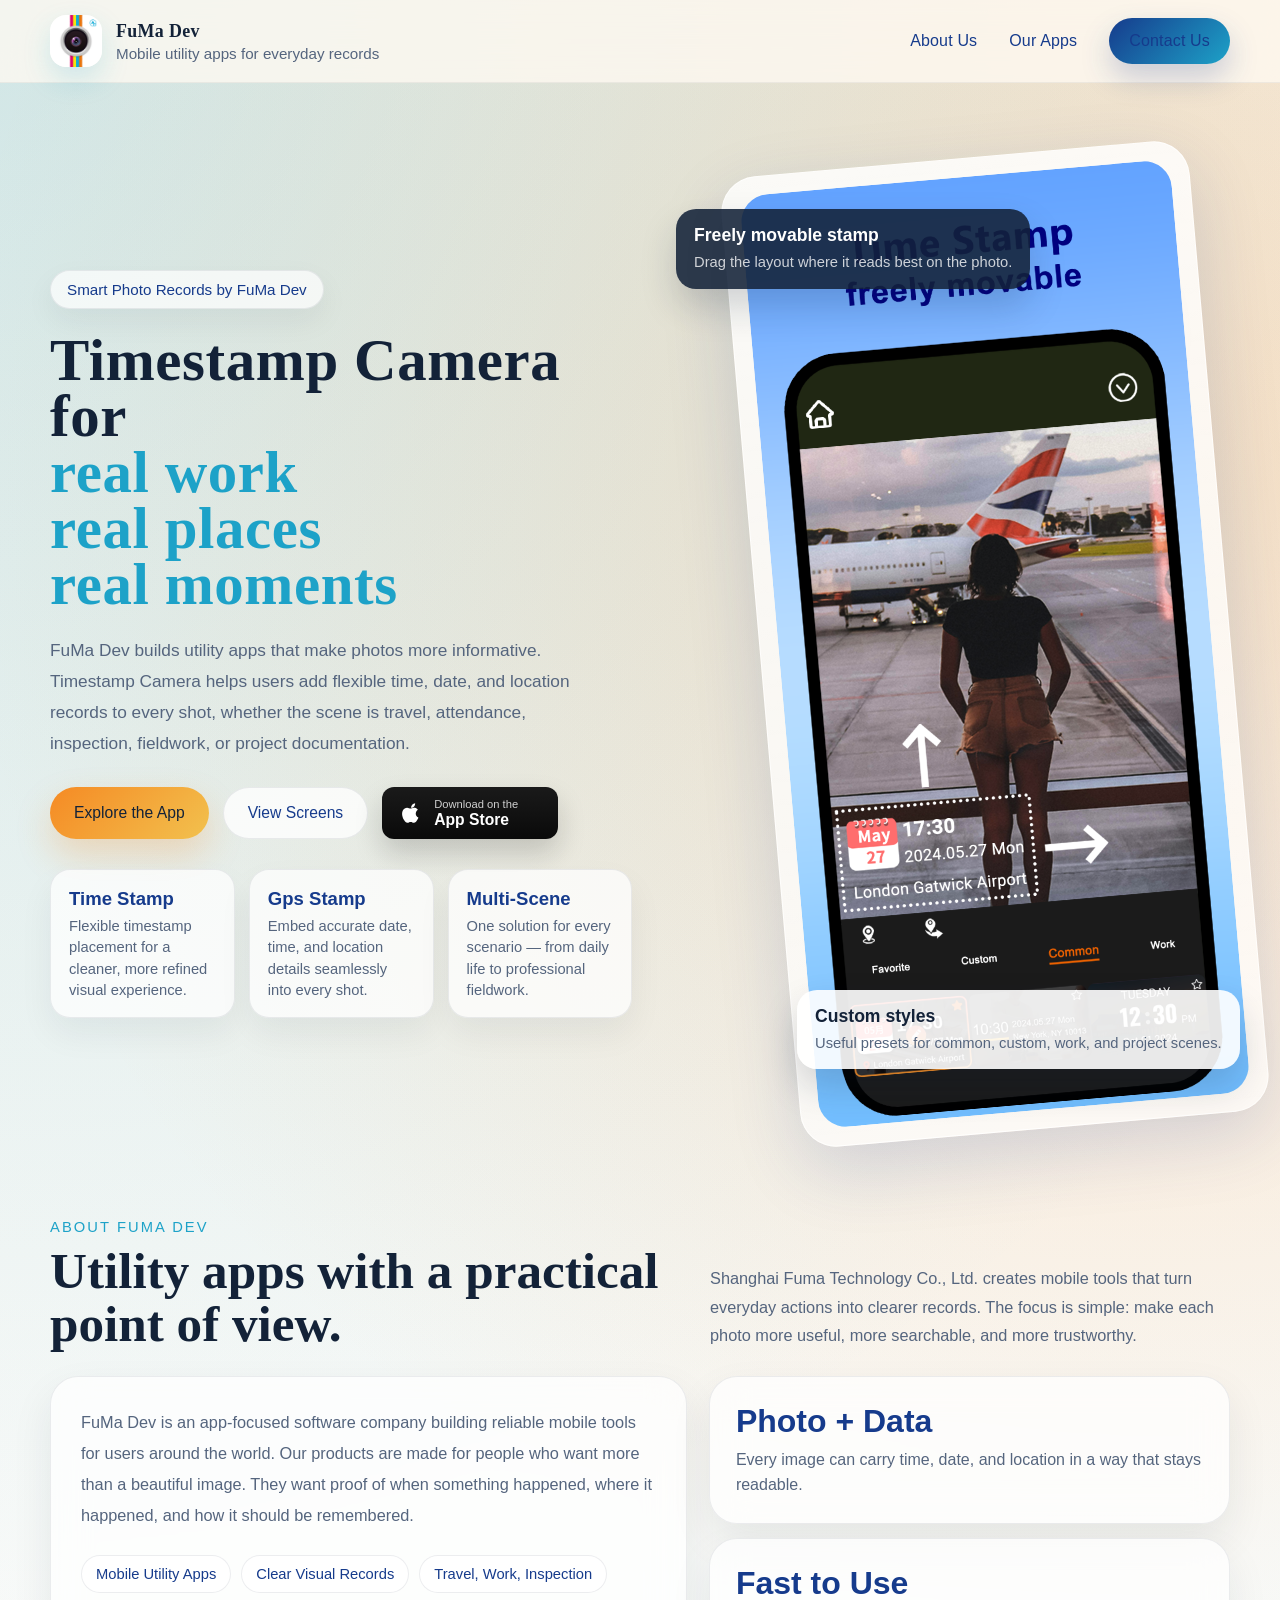
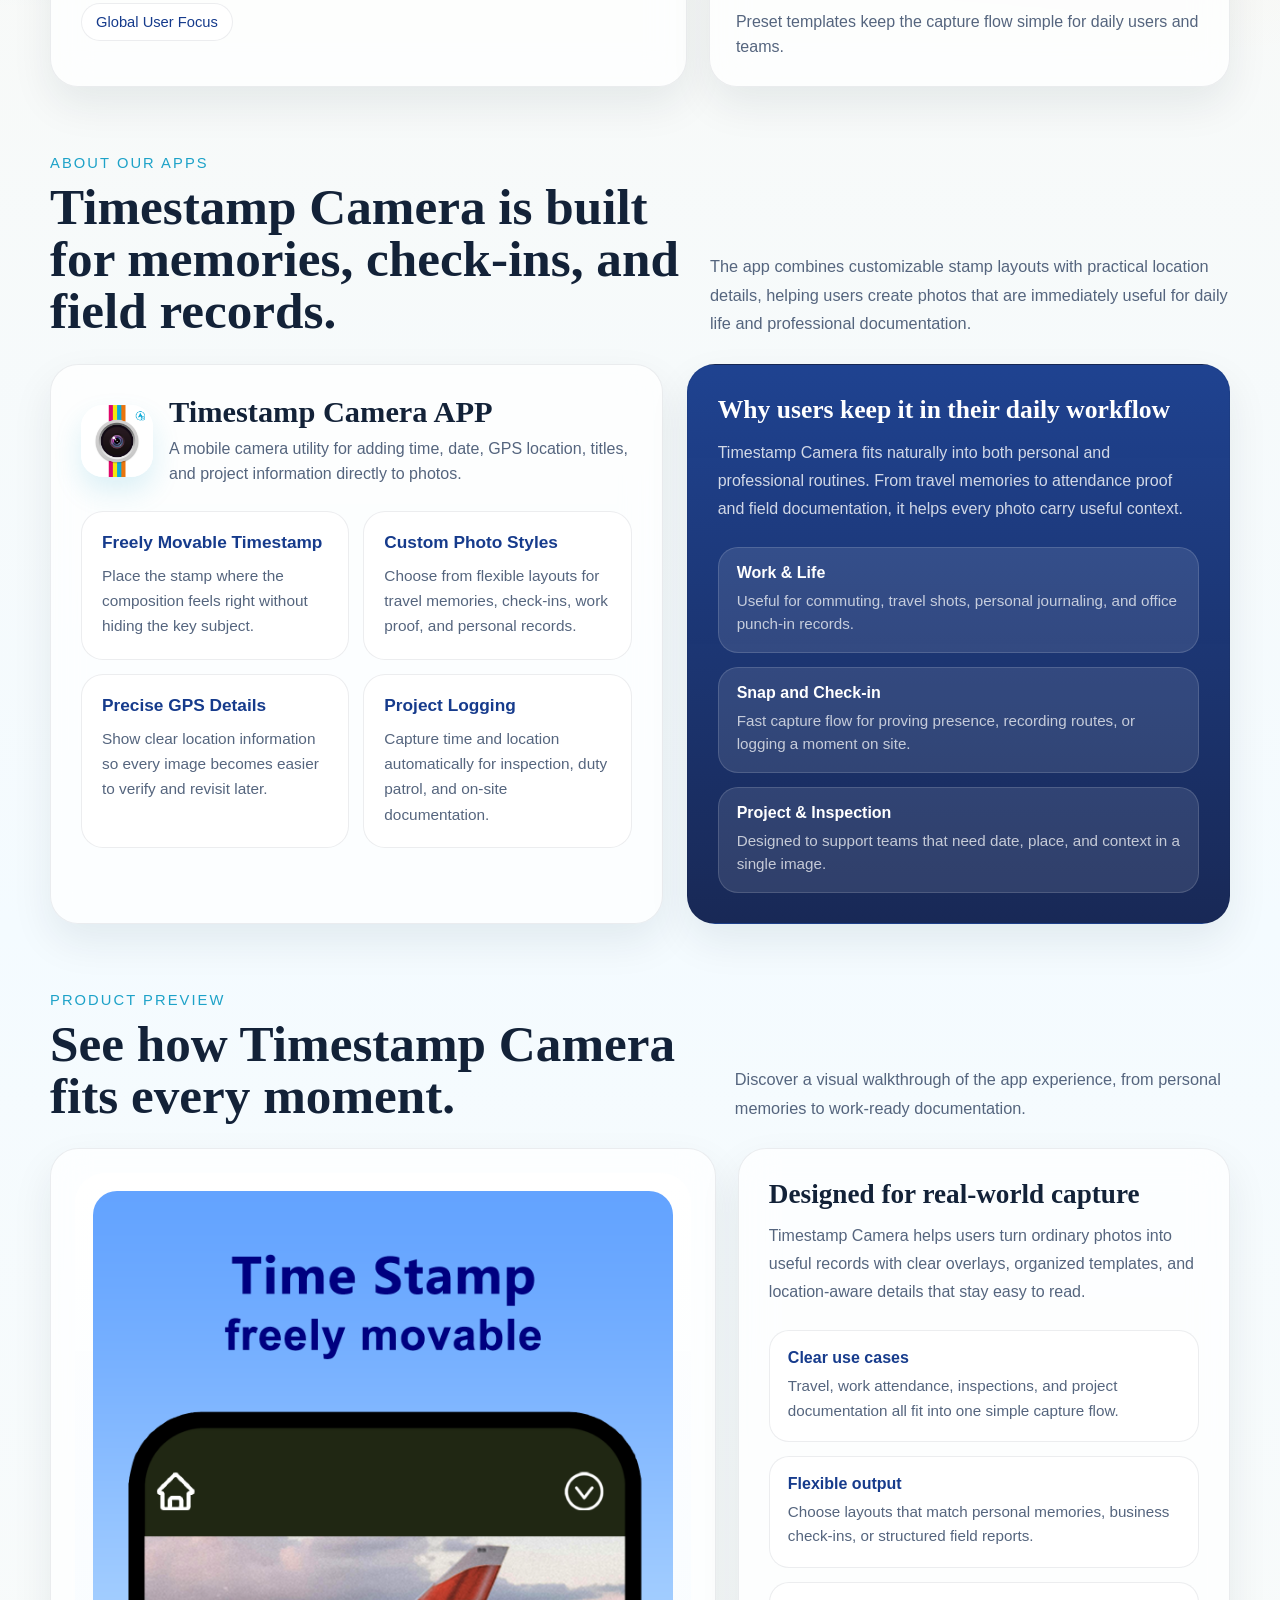
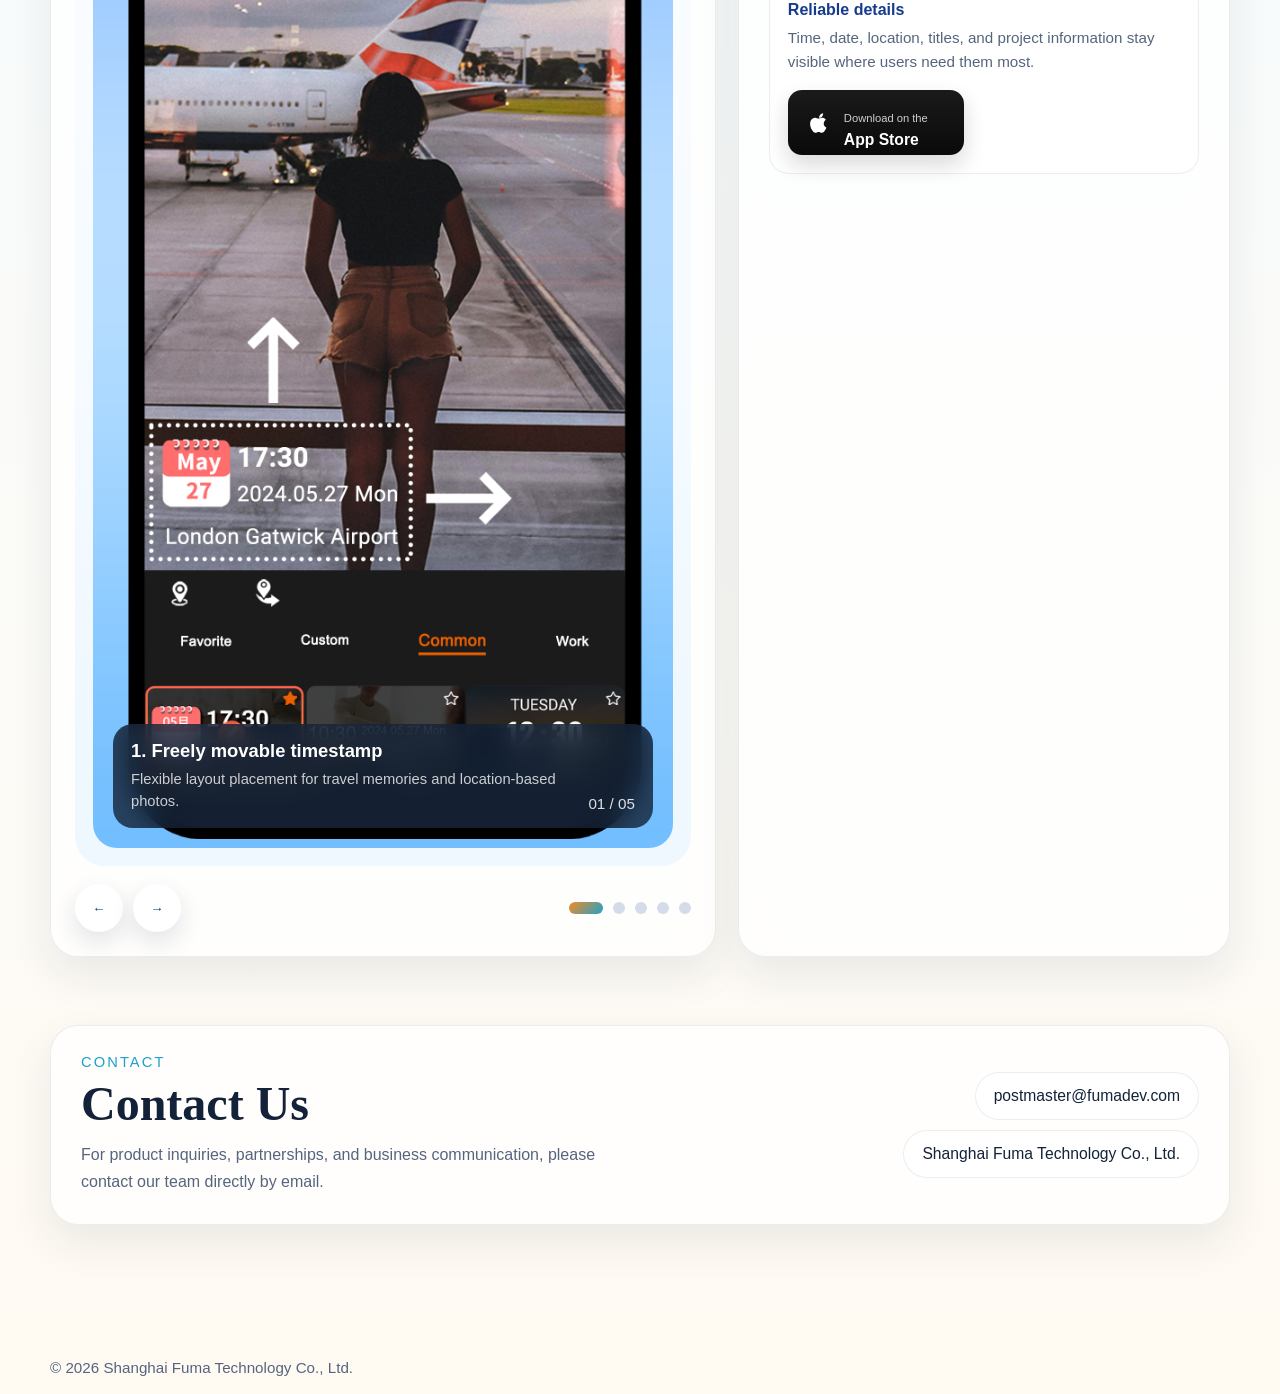
==== commit eeb951f6: "Add files via upload" ====
--- a/index.html
+++ b/index.html
@@ -168,12 +168,13 @@
 .hero h1 {
     margin-top: 24px;
     font-family: Georgia, "Times New Roman", serif;
-    font-size: clamp(3rem, 5vw, 5.5rem);
+    font-size: clamp(2.75rem, 4.6vw, 5rem);
     line-height: 0.95;
     letter-spacing: 0.01em;
 }
 
 .hero h1 span {
+    display: block;
     color: var(--teal);
 }
 
@@ -927,7 +928,12 @@
     <section class="hero page-shell">
         <div class="hero-copy reveal">
             <div class="eyebrow">Smart Photo Records by FuMa Dev</div>
-            <h1>Timestamp Camera for <span>real work, real places, real moments.</span></h1>
+            <h1>
+                Timestamp Camera for
+                <span>real work</span>
+                <span>real places</span>
+                <span>real moments</span>
+            </h1>
             <p class="hero-text">
                 FuMa Dev builds utility apps that make photos more informative. Timestamp Camera helps users add flexible time, date, and location records to every shot, whether the scene is travel, attendance, inspection, fieldwork, or project documentation.
             </p>
@@ -1329,3 +1335,5 @@
 
 
 
+
+
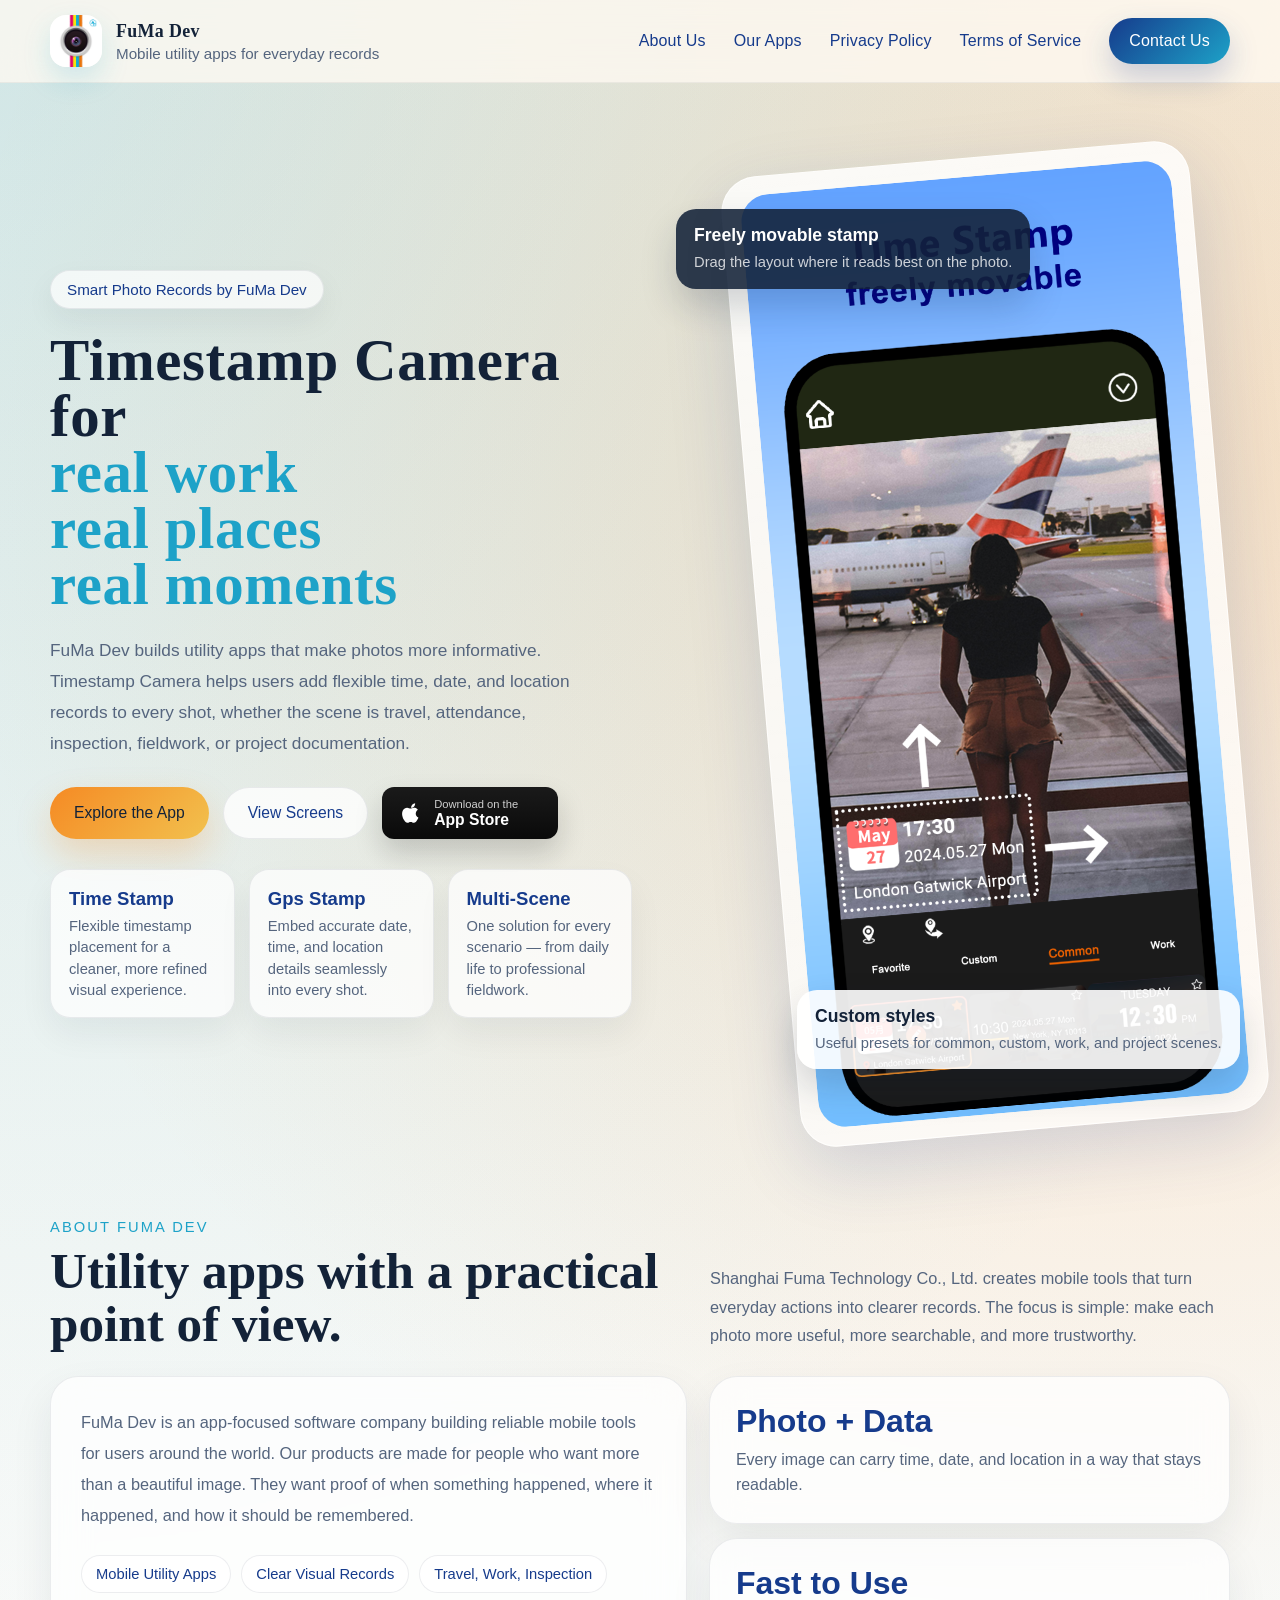
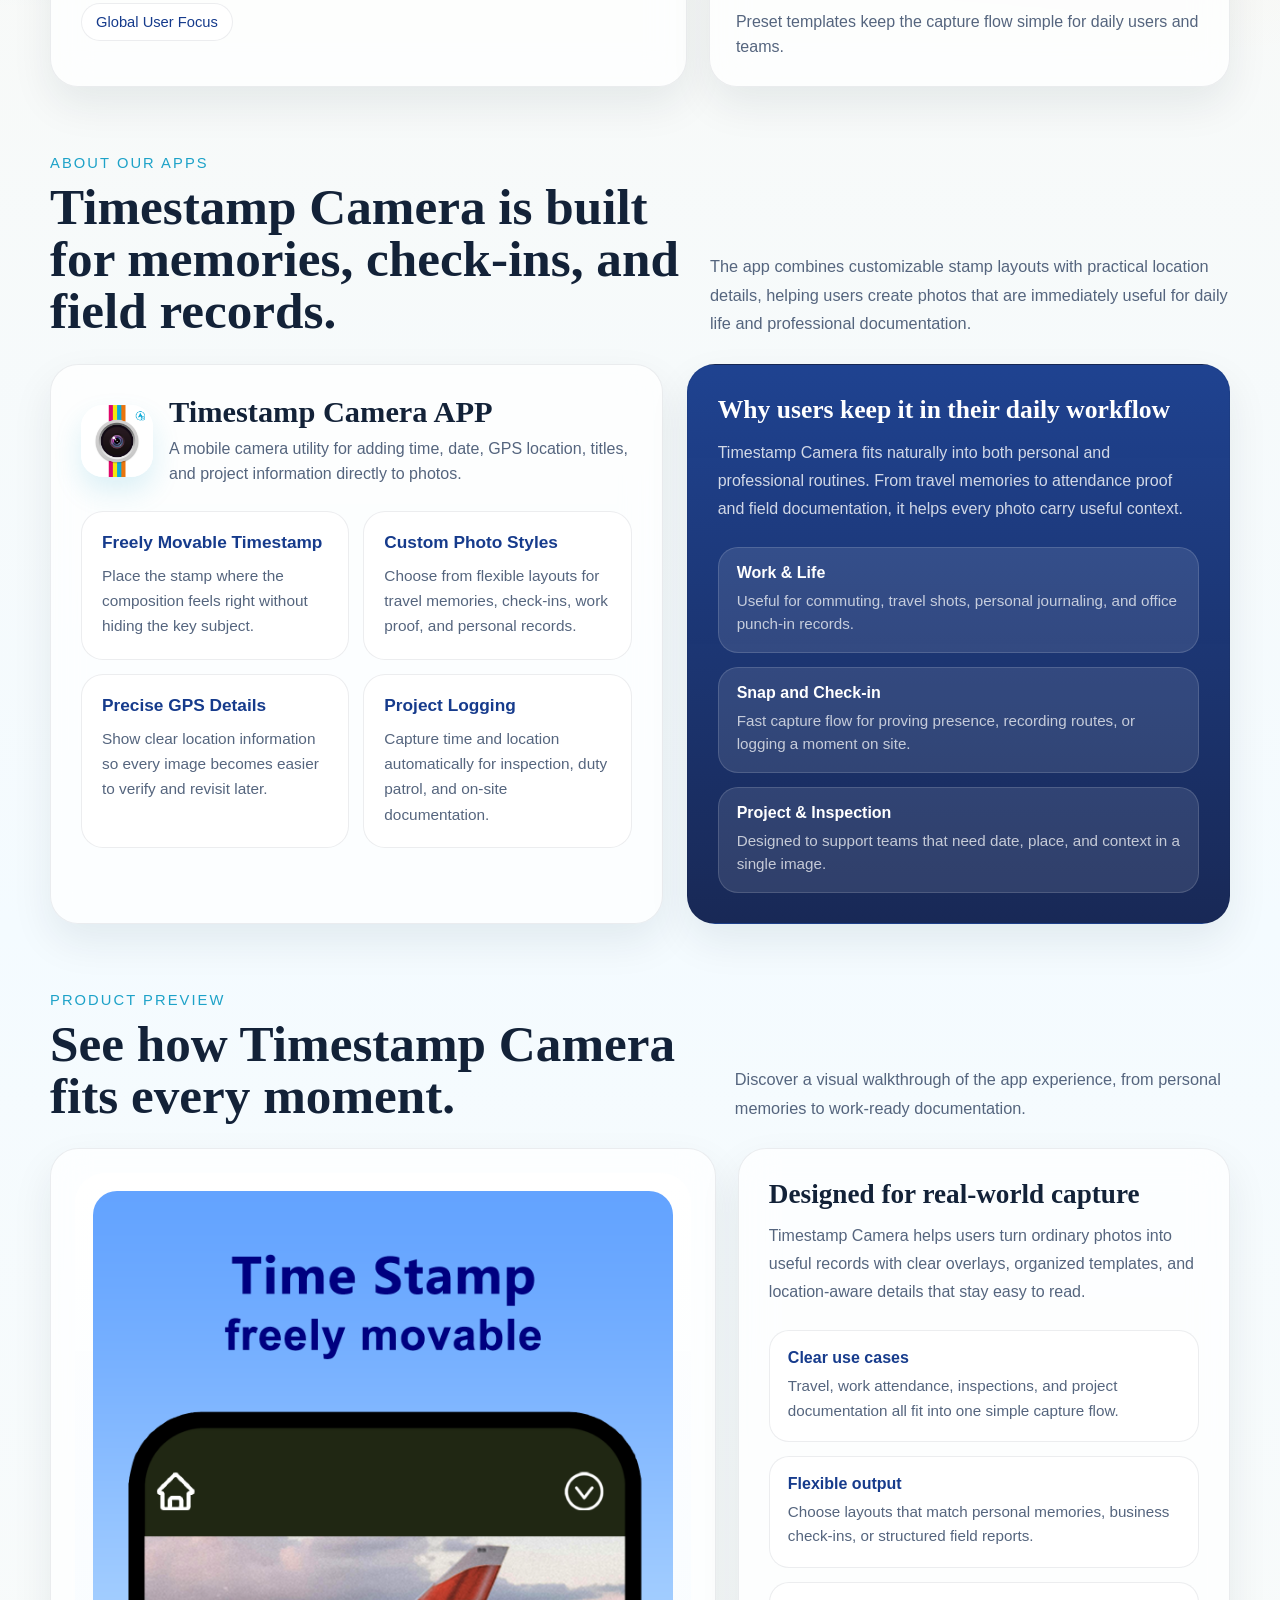
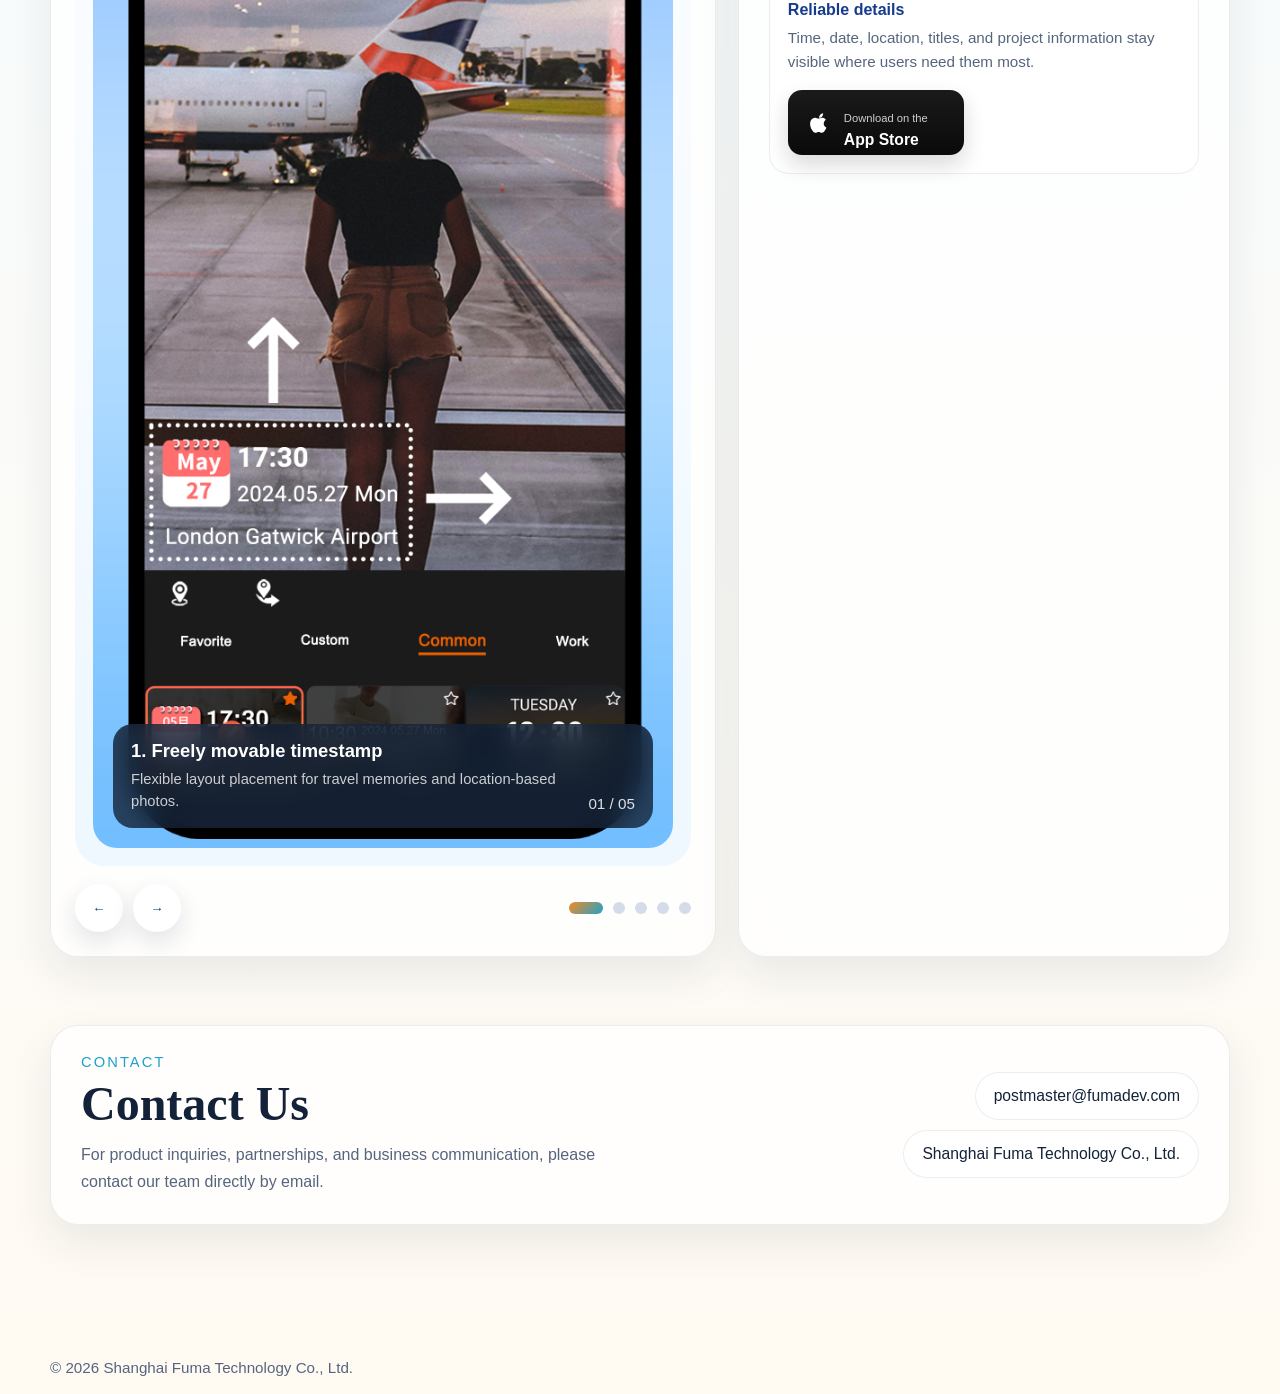
==== commit fa979d5f: "Update index.html" ====
--- a/index.html
+++ b/index.html
@@ -1,226 +1,227 @@
-﻿<!DOCTYPE html>
-<html lang="en">
-<head>
-<meta charset="UTF-8">
-<meta name="viewport" content="width=device-width, initial-scale=1.0">
-<title>FuMa Dev | Timestamp Camera App</title>
-<style>
-:root {
-    --bg: #fffaf2;
-    --surface: rgba(255, 255, 255, 0.72);
-    --surface-strong: #ffffff;
-    --text: #132238;
-    --muted: #55657e;
-    --line: rgba(19, 34, 56, 0.1);
-    --navy: #163b8c;
-    --teal: #1da2c8;
-    --orange: #f58a24;
-    --gold: #f2c14e;
-    --shadow: 0 24px 70px rgba(22, 59, 140, 0.16);
-    --radius: 24px;
-}
-
-* {
-    margin: 0;
-    padding: 0;
-    box-sizing: border-box;
-}
-
-html {
-    scroll-behavior: smooth;
-}
-
-body {
-    font-family: "Avenir Next", "Segoe UI", Helvetica, Arial, sans-serif;
-    color: var(--text);
-    background:
-        radial-gradient(circle at top left, rgba(29, 162, 200, 0.2), transparent 34%),
-        radial-gradient(circle at 90% 10%, rgba(245, 138, 36, 0.22), transparent 28%),
-        linear-gradient(180deg, #fef7ed 0%, #f4fbff 55%, #fffaf2 100%);
-    min-height: 100vh;
-    overflow-x: hidden;
-}
-
-img {
-    display: block;
-    max-width: 100%;
-}
-
-a {
-    color: inherit;
-}
-
-.page-shell {
-    width: min(1180px, calc(100% - 32px));
-    margin: 0 auto;
-}
-
-.site-header {
-    position: sticky;
-    top: 0;
-    z-index: 1000;
-    backdrop-filter: blur(16px);
-    background: rgba(255, 250, 242, 0.76);
-    border-bottom: 1px solid rgba(19, 34, 56, 0.06);
-}
-
-.nav-wrap {
-    display: flex;
-    align-items: center;
-    justify-content: space-between;
-    gap: 24px;
-    min-height: 82px;
-}
-
-.brand {
-    display: flex;
-    align-items: center;
-    gap: 14px;
-    text-decoration: none;
-}
-
-.brand img {
-    width: 52px;
-    height: 52px;
-    border-radius: 16px;
-    box-shadow: 0 12px 28px rgba(29, 162, 200, 0.18);
-}
-
-.brand-copy strong {
-    display: block;
-    font-family: Georgia, "Times New Roman", serif;
-    font-size: 1.12rem;
-    letter-spacing: 0.02em;
-}
-
-.brand-copy span {
-    display: block;
-    margin-top: 3px;
-    color: var(--muted);
-    font-size: 0.95rem;
-}
-
-.nav-links {
-    display: flex;
-    align-items: center;
-    gap: 32px;
-    flex-wrap: wrap;
-}
-
-.nav-links a {
-    text-decoration: none;
-    color: var(--navy);
-    font-size: 1rem;
-    letter-spacing: 0.01em;
-    transition: color 0.25s ease, transform 0.25s ease;
-}
-
-.nav-links a:hover {
-    color: var(--navy);
-    transform: translateY(-1px);
-}
-
-.nav-cta {
-    display: inline-flex;
-    align-items: center;
-    justify-content: center;
-    min-height: 46px;
-    padding: 0 20px;
-    border-radius: 999px;
-    background: linear-gradient(135deg, var(--navy), var(--teal));
-    color: #fff;
-    text-decoration: none;
-    font-size: 0.95rem;
-    box-shadow: 0 14px 30px rgba(22, 59, 140, 0.22);
-}
-
-main {
-    padding: 28px 0 72px;
-}
-
-.hero {
-    position: relative;
-    display: grid;
-    grid-template-columns: minmax(0, 1.02fr) minmax(320px, 0.98fr);
-    gap: 38px;
-    align-items: center;
-    padding: 46px 0 54px;
-}
-
-.hero-copy {
-    position: relative;
-    z-index: 2;
-}
-
-.eyebrow {
-    display: inline-flex;
-    align-items: center;
-    gap: 10px;
-    padding: 10px 16px;
-    border-radius: 999px;
-    background: rgba(255, 255, 255, 0.7);
-    border: 1px solid rgba(19, 34, 56, 0.08);
-    box-shadow: 0 12px 30px rgba(19, 34, 56, 0.06);
-    color: var(--navy);
-    font-size: 0.95rem;
-}
-
-.hero h1 {
-    margin-top: 24px;
-    font-family: Georgia, "Times New Roman", serif;
-    font-size: clamp(2.75rem, 4.6vw, 5rem);
-    line-height: 0.95;
-    letter-spacing: 0.01em;
-}
-
-.hero h1 span {
-    display: block;
-    color: var(--teal);
-}
-
-.hero-text {
-    max-width: 560px;
-    margin-top: 22px;
-    color: var(--muted);
-    font-size: 1.08rem;
-    line-height: 1.8;
-}
-
-.hero-actions {
-    display: flex;
-    flex-wrap: wrap;
-    gap: 14px;
-    margin-top: 28px;
-}
-
-.button {
-    display: inline-flex;
-    align-items: center;
-    justify-content: center;
-    min-height: 52px;
-    padding: 0 24px;
-    border-radius: 999px;
-    text-decoration: none;
-    font-size: 0.98rem;
-    transition: transform 0.25s ease, box-shadow 0.25s ease, background 0.25s ease;
-}
-
-.button:hover {
-    transform: translateY(-2px);
-}
-
-.button-primary {
-    background: linear-gradient(135deg, var(--orange), var(--gold));
-    color: #132238;
-    box-shadow: 0 16px 34px rgba(245, 138, 36, 0.25);
-}
-
-.button-secondary {
-    background: rgba(255, 255, 255, 0.78);
-    color: var(--navy);
-    border: 1px solid rgba(19, 34, 56, 0.08);
-}
-
+<!DOCTYPE html>
+<html lang="en">
+<head>
+<meta charset="UTF-8">
+<meta name="viewport" content="width=device-width, initial-scale=1.0">
+<title>FuMa Dev | Timestamp Camera App</title>
+<style>
+:root {
+    --bg: #fffaf2;
+    --surface: rgba(255, 255, 255, 0.72);
+    --surface-strong: #ffffff;
+    --text: #132238;
+    --muted: #55657e;
+    --line: rgba(19, 34, 56, 0.1);
+    --navy: #163b8c;
+    --teal: #1da2c8;
+    --orange: #f58a24;
+    --gold: #f2c14e;
+    --shadow: 0 24px 70px rgba(22, 59, 140, 0.16);
+    --radius: 24px;
+}
+
+* {
+    margin: 0;
+    padding: 0;
+    box-sizing: border-box;
+}
+
+html {
+    scroll-behavior: smooth;
+}
+
+body {
+    font-family: "Avenir Next", "Segoe UI", Helvetica, Arial, sans-serif;
+    color: var(--text);
+    background:
+        radial-gradient(circle at top left, rgba(29, 162, 200, 0.2), transparent 34%),
+        radial-gradient(circle at 90% 10%, rgba(245, 138, 36, 0.22), transparent 28%),
+        linear-gradient(180deg, #fef7ed 0%, #f4fbff 55%, #fffaf2 100%);
+    min-height: 100vh;
+    overflow-x: hidden;
+}
+
+img {
+    display: block;
+    max-width: 100%;
+}
+
+a {
+    color: inherit;
+}
+
+.page-shell {
+    width: min(1180px, calc(100% - 32px));
+    margin: 0 auto;
+}
+
+.site-header {
+    position: sticky;
+    top: 0;
+    z-index: 1000;
+    backdrop-filter: blur(16px);
+    background: rgba(255, 250, 242, 0.76);
+    border-bottom: 1px solid rgba(19, 34, 56, 0.06);
+}
+
+.nav-wrap {
+    display: flex;
+    align-items: center;
+    justify-content: space-between;
+    gap: 24px;
+    min-height: 82px;
+}
+
+.brand {
+    display: flex;
+    align-items: center;
+    gap: 14px;
+    text-decoration: none;
+}
+
+.brand img {
+    width: 52px;
+    height: 52px;
+    border-radius: 16px;
+    box-shadow: 0 12px 28px rgba(29, 162, 200, 0.18);
+}
+
+.brand-copy strong {
+    display: block;
+    font-family: Georgia, "Times New Roman", serif;
+    font-size: 1.12rem;
+    letter-spacing: 0.02em;
+}
+
+.brand-copy span {
+    display: block;
+    margin-top: 3px;
+    color: var(--muted);
+    font-size: 0.95rem;
+}
+
+.nav-links {
+    display: flex;
+    align-items: center;
+    gap: 28px;
+    flex-wrap: wrap;
+}
+
+.nav-links a {
+    text-decoration: none;
+    color: var(--navy);
+    font-size: 1rem;
+    letter-spacing: 0.01em;
+    transition: color 0.25s ease, transform 0.25s ease;
+    cursor: pointer;
+}
+
+.nav-links a:hover {
+    color: var(--teal);
+    transform: translateY(-1px);
+}
+
+.nav-cta {
+    display: inline-flex;
+    align-items: center;
+    justify-content: center;
+    min-height: 46px;
+    padding: 0 20px;
+    border-radius: 999px;
+    background: linear-gradient(135deg, var(--navy), var(--teal));
+    color: #fff !important;
+    text-decoration: none;
+    font-size: 0.95rem;
+    box-shadow: 0 14px 30px rgba(22, 59, 140, 0.22);
+}
+
+main {
+    padding: 28px 0 72px;
+}
+
+.hero {
+    position: relative;
+    display: grid;
+    grid-template-columns: minmax(0, 1.02fr) minmax(320px, 0.98fr);
+    gap: 38px;
+    align-items: center;
+    padding: 46px 0 54px;
+}
+
+.hero-copy {
+    position: relative;
+    z-index: 2;
+}
+
+.eyebrow {
+    display: inline-flex;
+    align-items: center;
+    gap: 10px;
+    padding: 10px 16px;
+    border-radius: 999px;
+    background: rgba(255, 255, 255, 0.7);
+    border: 1px solid rgba(19, 34, 56, 0.08);
+    box-shadow: 0 12px 30px rgba(19, 34, 56, 0.06);
+    color: var(--navy);
+    font-size: 0.95rem;
+}
+
+.hero h1 {
+    margin-top: 24px;
+    font-family: Georgia, "Times New Roman", serif;
+    font-size: clamp(2.75rem, 4.6vw, 5rem);
+    line-height: 0.95;
+    letter-spacing: 0.01em;
+}
+
+.hero h1 span {
+    display: block;
+    color: var(--teal);
+}
+
+.hero-text {
+    max-width: 560px;
+    margin-top: 22px;
+    color: var(--muted);
+    font-size: 1.08rem;
+    line-height: 1.8;
+}
+
+.hero-actions {
+    display: flex;
+    flex-wrap: wrap;
+    gap: 14px;
+    margin-top: 28px;
+}
+
+.button {
+    display: inline-flex;
+    align-items: center;
+    justify-content: center;
+    min-height: 52px;
+    padding: 0 24px;
+    border-radius: 999px;
+    text-decoration: none;
+    font-size: 0.98rem;
+    transition: transform 0.25s ease, box-shadow 0.25s ease, background 0.25s ease;
+}
+
+.button:hover {
+    transform: translateY(-2px);
+}
+
+.button-primary {
+    background: linear-gradient(135deg, var(--orange), var(--gold));
+    color: #132238;
+    box-shadow: 0 16px 34px rgba(245, 138, 36, 0.25);
+}
+
+.button-secondary {
+    background: rgba(255, 255, 255, 0.78);
+    color: var(--navy);
+    border: 1px solid rgba(19, 34, 56, 0.08);
+}
+
 .button-store-hero {
     min-width: 176px;
     justify-content: flex-start;
@@ -230,478 +231,478 @@
     background: linear-gradient(180deg, #1a1a1a, #0a0a0a);
     color: #ffffff;
     box-shadow: 0 14px 28px rgba(17, 17, 17, 0.18);
-}
-
-.hero-stats {
-    display: grid;
-    grid-template-columns: repeat(3, minmax(0, 1fr));
-    gap: 14px;
-    margin-top: 30px;
-}
-
-.stat-card {
-    padding: 18px 18px 16px;
-    border-radius: 20px;
-    background: rgba(255, 255, 255, 0.72);
-    border: 1px solid rgba(19, 34, 56, 0.08);
-    box-shadow: 0 16px 34px rgba(19, 34, 56, 0.06);
-}
-
+}
+
+.hero-stats {
+    display: grid;
+    grid-template-columns: repeat(3, minmax(0, 1fr));
+    gap: 14px;
+    margin-top: 30px;
+}
+
+.stat-card {
+    padding: 18px 18px 16px;
+    border-radius: 20px;
+    background: rgba(255, 255, 255, 0.72);
+    border: 1px solid rgba(19, 34, 56, 0.08);
+    box-shadow: 0 16px 34px rgba(19, 34, 56, 0.06);
+}
+
 .stat-card strong {
     display: block;
     font-size: clamp(1rem, 1.45vw, 1.18rem);
     color: var(--navy);
     white-space: nowrap;
     letter-spacing: 0;
-}
-
-.stat-card span {
-    display: block;
-    margin-top: 6px;
-    color: var(--muted);
-    font-size: 0.92rem;
-    line-height: 1.45;
-}
-
-.hero-visual {
-    position: relative;
-    min-height: 640px;
-}
-
-.hero-glow {
-    position: absolute;
-    inset: 20px 30px auto auto;
-    width: 320px;
-    height: 320px;
-    border-radius: 50%;
-    background: radial-gradient(circle, rgba(29, 162, 200, 0.32) 0%, rgba(29, 162, 200, 0) 70%);
-    filter: blur(10px);
-}
-
-.device-card {
-    position: relative;
-    margin-left: auto;
-    width: min(100%, 470px);
-    padding: 18px;
-    border-radius: 36px;
-    background: linear-gradient(180deg, rgba(255,255,255,0.82), rgba(255,255,255,0.66));
-    border: 1px solid rgba(255, 255, 255, 0.75);
-    box-shadow: var(--shadow);
-    transform: rotate(-5deg);
-}
-
-.device-card img {
-    width: 100%;
-    border-radius: 28px;
-}
-
-.floating-note {
-    position: absolute;
-    z-index: 2;
-    padding: 16px 18px;
-    border-radius: 20px;
-    background: rgba(19, 34, 56, 0.88);
-    color: #fff;
-    box-shadow: 0 18px 36px rgba(19, 34, 56, 0.18);
-}
-
-.floating-note strong {
-    display: block;
-    font-size: 1.1rem;
-}
-
-.floating-note span {
-    display: block;
-    margin-top: 6px;
-    color: rgba(255, 255, 255, 0.78);
-    font-size: 0.92rem;
-    line-height: 1.4;
-}
-
-.note-top {
-    top: 52px;
-    left: 6px;
-}
-
-.note-bottom {
-    right: -10px;
-    bottom: 62px;
-    background: rgba(255, 255, 255, 0.9);
-    color: var(--text);
-}
-
-.note-bottom span {
-    color: var(--muted);
-}
-
-.section {
-    padding: 34px 0;
-}
-
-.section-intro {
-    display: flex;
-    justify-content: space-between;
-    align-items: end;
-    gap: 24px;
-    margin-bottom: 26px;
-}
-
-.section-kicker {
-    color: var(--teal);
-    font-size: 0.92rem;
-    text-transform: uppercase;
-    letter-spacing: 0.14em;
-}
-
-.section h2 {
-    margin-top: 10px;
-    font-family: Georgia, "Times New Roman", serif;
-    font-size: clamp(2.2rem, 4vw, 3.5rem);
-    line-height: 1.02;
-}
-
-.section-lead {
-    max-width: 520px;
-    color: var(--muted);
-    font-size: 1.02rem;
-    line-height: 1.75;
-}
-
-.about-grid {
-    display: grid;
-    grid-template-columns: minmax(0, 1.1fr) minmax(300px, 0.9fr);
-    gap: 22px;
-}
-
-.glass-panel {
-    background: var(--surface);
-    border: 1px solid rgba(19, 34, 56, 0.08);
-    border-radius: 28px;
-    box-shadow: 0 18px 42px rgba(19, 34, 56, 0.08);
-    backdrop-filter: blur(18px);
-}
-
-.story-card {
-    padding: 30px;
-}
-
-.story-card p {
-    color: var(--muted);
-    line-height: 1.9;
-    font-size: 1.02rem;
-}
-
-.pill-row {
-    display: flex;
-    flex-wrap: wrap;
-    gap: 10px;
-    margin-top: 24px;
-}
-
-.pill {
-    padding: 10px 14px;
-    border-radius: 999px;
-    background: rgba(255, 255, 255, 0.78);
-    border: 1px solid rgba(19, 34, 56, 0.08);
-    color: var(--navy);
-    font-size: 0.92rem;
-}
-
-.mini-metrics {
-    display: grid;
-    gap: 14px;
-}
-
-.metric-card {
-    padding: 26px;
-}
-
-.metric-card strong {
-    display: block;
-    font-size: 2rem;
-    color: var(--navy);
-}
-
-.metric-card span {
-    display: block;
-    margin-top: 8px;
-    color: var(--muted);
-    line-height: 1.55;
-}
-
-.apps-grid {
-    display: grid;
-    grid-template-columns: minmax(0, 1.06fr) minmax(0, 0.94fr);
-    gap: 24px;
-    align-items: stretch;
-}
-
-.app-card {
-    padding: 30px;
-}
-
-.app-header {
-    display: flex;
-    align-items: center;
-    gap: 16px;
-}
-
-.app-header img {
-    width: 72px;
-    height: 72px;
-    border-radius: 22px;
-    box-shadow: 0 14px 28px rgba(29, 162, 200, 0.15);
-}
-
-.app-title h3 {
-    font-family: Georgia, "Times New Roman", serif;
-    font-size: 1.9rem;
-}
-
-.app-title p {
-    margin-top: 6px;
-    color: var(--muted);
-    line-height: 1.6;
-}
-
-.feature-grid {
-    display: grid;
-    grid-template-columns: repeat(2, minmax(0, 1fr));
-    gap: 14px;
-    margin-top: 24px;
-}
-
-.feature-item {
-    min-height: 148px;
-    padding: 20px;
-    border-radius: 22px;
-    background: rgba(255, 255, 255, 0.76);
-    border: 1px solid rgba(19, 34, 56, 0.08);
-}
-
-.feature-item strong {
-    display: block;
-    font-size: 1.08rem;
-    color: var(--navy);
-}
-
-.feature-item p {
-    margin-top: 10px;
-    color: var(--muted);
-    line-height: 1.65;
-    font-size: 0.96rem;
-}
-
-.highlight-panel {
-    padding: 30px;
-    background: linear-gradient(180deg, rgba(22, 59, 140, 0.96), rgba(12, 29, 77, 0.95));
-    color: #fff;
-}
-
-.highlight-panel h3 {
-    font-family: Georgia, "Times New Roman", serif;
-    font-size: 1.6rem;
-}
-
-.highlight-panel p {
-    margin-top: 14px;
-    color: rgba(255, 255, 255, 0.8);
-    line-height: 1.75;
-}
-
-.timeline {
-    margin-top: 24px;
-    display: grid;
-    gap: 14px;
-}
-
-.timeline-item {
-    padding: 16px 18px;
-    border-radius: 20px;
-    background: rgba(255, 255, 255, 0.1);
-    border: 1px solid rgba(255, 255, 255, 0.14);
-}
-
-.timeline-item strong {
-    display: block;
-    color: #fff;
-}
-
-.timeline-item span {
-    display: block;
-    margin-top: 7px;
-    color: rgba(255, 255, 255, 0.72);
-    line-height: 1.55;
-    font-size: 0.95rem;
-}
-
-.slider-shell {
-    display: grid;
-    grid-template-columns: minmax(0, 0.92fr) minmax(280px, 0.68fr);
-    gap: 22px;
-    align-items: stretch;
-}
-
-.slider-card {
-    padding: 24px;
-}
-
-.carousel {
-    position: relative;
-}
-
-.carousel-stage {
-    position: relative;
-    overflow: hidden;
-    border-radius: 30px;
-    background: linear-gradient(180deg, rgba(255,255,255,0.9), rgba(237, 247, 255, 0.95));
-    min-height: 760px;
-}
-
-.slides {
-    display: flex;
-    transition: transform 0.65s cubic-bezier(0.22, 1, 0.36, 1);
-    height: 100%;
-}
-
-.slide {
-    min-width: 100%;
-    padding: 18px;
-}
-
-.slide figure {
-    position: relative;
-    height: 100%;
-    border-radius: 24px;
-    overflow: hidden;
-    background: #d5e8ff;
-}
-
-.slide img {
-    width: 100%;
-    height: 100%;
-    object-fit: cover;
-}
-
-.slide-caption {
-    position: absolute;
-    left: 20px;
-    right: 20px;
-    bottom: 20px;
-    display: flex;
-    justify-content: space-between;
-    align-items: end;
-    gap: 14px;
-    padding: 16px 18px;
-    border-radius: 20px;
-    background: rgba(19, 34, 56, 0.8);
-    color: #fff;
-    backdrop-filter: blur(12px);
-}
-
-.slide-caption strong {
-    display: block;
-    font-size: 1.15rem;
-}
-
-.slide-caption span {
-    display: block;
-    margin-top: 6px;
-    color: rgba(255, 255, 255, 0.78);
-    line-height: 1.5;
-    font-size: 0.92rem;
-}
-
-.slide-index {
-    color: rgba(255, 255, 255, 0.86);
-    font-size: 0.95rem;
-    white-space: nowrap;
-}
-
-.carousel-controls {
-    display: flex;
-    align-items: center;
-    justify-content: space-between;
-    gap: 18px;
-    margin-top: 18px;
-}
-
-.control-buttons {
-    display: flex;
-    gap: 10px;
-}
-
-.icon-button {
-    width: 48px;
-    height: 48px;
-    border: none;
-    border-radius: 50%;
-    background: #fff;
-    color: var(--navy);
-    cursor: pointer;
-    box-shadow: 0 10px 24px rgba(19, 34, 56, 0.12);
-    transition: transform 0.25s ease, box-shadow 0.25s ease;
-}
-
-.icon-button:hover {
-    transform: translateY(-2px);
-    box-shadow: 0 14px 28px rgba(19, 34, 56, 0.16);
-}
-
-.indicator-row {
-    display: flex;
-    gap: 10px;
-    flex-wrap: wrap;
-}
-
-.indicator {
-    width: 12px;
-    height: 12px;
-    border-radius: 999px;
-    border: none;
-    background: rgba(22, 59, 140, 0.18);
-    cursor: pointer;
-    transition: width 0.25s ease, background 0.25s ease;
-}
-
-.indicator.active {
-    width: 34px;
-    background: linear-gradient(135deg, var(--orange), var(--teal));
-}
-
-.feature-notes {
-    padding: 30px;
-}
-
-.feature-notes h3 {
-    font-family: Georgia, "Times New Roman", serif;
-    font-size: 1.7rem;
-}
-
-.feature-notes p {
-    margin-top: 12px;
-    color: var(--muted);
-    line-height: 1.75;
-}
-
-.bullet-list {
-    display: grid;
-    gap: 14px;
-    margin-top: 24px;
-}
-
-.bullet {
-    padding: 18px;
-    border-radius: 20px;
-    background: rgba(255, 255, 255, 0.78);
-    border: 1px solid rgba(19, 34, 56, 0.08);
-}
-
-.bullet strong {
-    display: block;
-    color: var(--navy);
-}
-
+}
+
+.stat-card span {
+    display: block;
+    margin-top: 6px;
+    color: var(--muted);
+    font-size: 0.92rem;
+    line-height: 1.45;
+}
+
+.hero-visual {
+    position: relative;
+    min-height: 640px;
+}
+
+.hero-glow {
+    position: absolute;
+    inset: 20px 30px auto auto;
+    width: 320px;
+    height: 320px;
+    border-radius: 50%;
+    background: radial-gradient(circle, rgba(29, 162, 200, 0.32) 0%, rgba(29, 162, 200, 0) 70%);
+    filter: blur(10px);
+}
+
+.device-card {
+    position: relative;
+    margin-left: auto;
+    width: min(100%, 470px);
+    padding: 18px;
+    border-radius: 36px;
+    background: linear-gradient(180deg, rgba(255,255,255,0.82), rgba(255,255,255,0.66));
+    border: 1px solid rgba(255, 255, 255, 0.75);
+    box-shadow: var(--shadow);
+    transform: rotate(-5deg);
+}
+
+.device-card img {
+    width: 100%;
+    border-radius: 28px;
+}
+
+.floating-note {
+    position: absolute;
+    z-index: 2;
+    padding: 16px 18px;
+    border-radius: 20px;
+    background: rgba(19, 34, 56, 0.88);
+    color: #fff;
+    box-shadow: 0 18px 36px rgba(19, 34, 56, 0.18);
+}
+
+.floating-note strong {
+    display: block;
+    font-size: 1.1rem;
+}
+
+.floating-note span {
+    display: block;
+    margin-top: 6px;
+    color: rgba(255, 255, 255, 0.78);
+    font-size: 0.92rem;
+    line-height: 1.4;
+}
+
+.note-top {
+    top: 52px;
+    left: 6px;
+}
+
+.note-bottom {
+    right: -10px;
+    bottom: 62px;
+    background: rgba(255, 255, 255, 0.9);
+    color: var(--text);
+}
+
+.note-bottom span {
+    color: var(--muted);
+}
+
+.section {
+    padding: 34px 0;
+}
+
+.section-intro {
+    display: flex;
+    justify-content: space-between;
+    align-items: end;
+    gap: 24px;
+    margin-bottom: 26px;
+}
+
+.section-kicker {
+    color: var(--teal);
+    font-size: 0.92rem;
+    text-transform: uppercase;
+    letter-spacing: 0.14em;
+}
+
+.section h2 {
+    margin-top: 10px;
+    font-family: Georgia, "Times New Roman", serif;
+    font-size: clamp(2.2rem, 4vw, 3.5rem);
+    line-height: 1.02;
+}
+
+.section-lead {
+    max-width: 520px;
+    color: var(--muted);
+    font-size: 1.02rem;
+    line-height: 1.75;
+}
+
+.about-grid {
+    display: grid;
+    grid-template-columns: minmax(0, 1.1fr) minmax(300px, 0.9fr);
+    gap: 22px;
+}
+
+.glass-panel {
+    background: var(--surface);
+    border: 1px solid rgba(19, 34, 56, 0.08);
+    border-radius: 28px;
+    box-shadow: 0 18px 42px rgba(19, 34, 56, 0.08);
+    backdrop-filter: blur(18px);
+}
+
+.story-card {
+    padding: 30px;
+}
+
+.story-card p {
+    color: var(--muted);
+    line-height: 1.9;
+    font-size: 1.02rem;
+}
+
+.pill-row {
+    display: flex;
+    flex-wrap: wrap;
+    gap: 10px;
+    margin-top: 24px;
+}
+
+.pill {
+    padding: 10px 14px;
+    border-radius: 999px;
+    background: rgba(255, 255, 255, 0.78);
+    border: 1px solid rgba(19, 34, 56, 0.08);
+    color: var(--navy);
+    font-size: 0.92rem;
+}
+
+.mini-metrics {
+    display: grid;
+    gap: 14px;
+}
+
+.metric-card {
+    padding: 26px;
+}
+
+.metric-card strong {
+    display: block;
+    font-size: 2rem;
+    color: var(--navy);
+}
+
+.metric-card span {
+    display: block;
+    margin-top: 8px;
+    color: var(--muted);
+    line-height: 1.55;
+}
+
+.apps-grid {
+    display: grid;
+    grid-template-columns: minmax(0, 1.06fr) minmax(0, 0.94fr);
+    gap: 24px;
+    align-items: stretch;
+}
+
+.app-card {
+    padding: 30px;
+}
+
+.app-header {
+    display: flex;
+    align-items: center;
+    gap: 16px;
+}
+
+.app-header img {
+    width: 72px;
+    height: 72px;
+    border-radius: 22px;
+    box-shadow: 0 14px 28px rgba(29, 162, 200, 0.15);
+}
+
+.app-title h3 {
+    font-family: Georgia, "Times New Roman", serif;
+    font-size: 1.9rem;
+}
+
+.app-title p {
+    margin-top: 6px;
+    color: var(--muted);
+    line-height: 1.6;
+}
+
+.feature-grid {
+    display: grid;
+    grid-template-columns: repeat(2, minmax(0, 1fr));
+    gap: 14px;
+    margin-top: 24px;
+}
+
+.feature-item {
+    min-height: 148px;
+    padding: 20px;
+    border-radius: 22px;
+    background: rgba(255, 255, 255, 0.76);
+    border: 1px solid rgba(19, 34, 56, 0.08);
+}
+
+.feature-item strong {
+    display: block;
+    font-size: 1.08rem;
+    color: var(--navy);
+}
+
+.feature-item p {
+    margin-top: 10px;
+    color: var(--muted);
+    line-height: 1.65;
+    font-size: 0.96rem;
+}
+
+.highlight-panel {
+    padding: 30px;
+    background: linear-gradient(180deg, rgba(22, 59, 140, 0.96), rgba(12, 29, 77, 0.95));
+    color: #fff;
+}
+
+.highlight-panel h3 {
+    font-family: Georgia, "Times New Roman", serif;
+    font-size: 1.6rem;
+}
+
+.highlight-panel p {
+    margin-top: 14px;
+    color: rgba(255, 255, 255, 0.8);
+    line-height: 1.75;
+}
+
+.timeline {
+    margin-top: 24px;
+    display: grid;
+    gap: 14px;
+}
+
+.timeline-item {
+    padding: 16px 18px;
+    border-radius: 20px;
+    background: rgba(255, 255, 255, 0.1);
+    border: 1px solid rgba(255, 255, 255, 0.14);
+}
+
+.timeline-item strong {
+    display: block;
+    color: #fff;
+}
+
+.timeline-item span {
+    display: block;
+    margin-top: 7px;
+    color: rgba(255, 255, 255, 0.72);
+    line-height: 1.55;
+    font-size: 0.95rem;
+}
+
+.slider-shell {
+    display: grid;
+    grid-template-columns: minmax(0, 0.92fr) minmax(280px, 0.68fr);
+    gap: 22px;
+    align-items: stretch;
+}
+
+.slider-card {
+    padding: 24px;
+}
+
+.carousel {
+    position: relative;
+}
+
+.carousel-stage {
+    position: relative;
+    overflow: hidden;
+    border-radius: 30px;
+    background: linear-gradient(180deg, rgba(255,255,255,0.9), rgba(237, 247, 255, 0.95));
+    min-height: 760px;
+}
+
+.slides {
+    display: flex;
+    transition: transform 0.65s cubic-bezier(0.22, 1, 0.36, 1);
+    height: 100%;
+}
+
+.slide {
+    min-width: 100%;
+    padding: 18px;
+}
+
+.slide figure {
+    position: relative;
+    height: 100%;
+    border-radius: 24px;
+    overflow: hidden;
+    background: #d5e8ff;
+}
+
+.slide img {
+    width: 100%;
+    height: 100%;
+    object-fit: cover;
+}
+
+.slide-caption {
+    position: absolute;
+    left: 20px;
+    right: 20px;
+    bottom: 20px;
+    display: flex;
+    justify-content: space-between;
+    align-items: end;
+    gap: 14px;
+    padding: 16px 18px;
+    border-radius: 20px;
+    background: rgba(19, 34, 56, 0.8);
+    color: #fff;
+    backdrop-filter: blur(12px);
+}
+
+.slide-caption strong {
+    display: block;
+    font-size: 1.15rem;
+}
+
+.slide-caption span {
+    display: block;
+    margin-top: 6px;
+    color: rgba(255, 255, 255, 0.78);
+    line-height: 1.5;
+    font-size: 0.92rem;
+}
+
+.slide-index {
+    color: rgba(255, 255, 255, 0.86);
+    font-size: 0.95rem;
+    white-space: nowrap;
+}
+
+.carousel-controls {
+    display: flex;
+    align-items: center;
+    justify-content: space-between;
+    gap: 18px;
+    margin-top: 18px;
+}
+
+.control-buttons {
+    display: flex;
+    gap: 10px;
+}
+
+.icon-button {
+    width: 48px;
+    height: 48px;
+    border: none;
+    border-radius: 50%;
+    background: #fff;
+    color: var(--navy);
+    cursor: pointer;
+    box-shadow: 0 10px 24px rgba(19, 34, 56, 0.12);
+    transition: transform 0.25s ease, box-shadow 0.25s ease;
+}
+
+.icon-button:hover {
+    transform: translateY(-2px);
+    box-shadow: 0 14px 28px rgba(19, 34, 56, 0.16);
+}
+
+.indicator-row {
+    display: flex;
+    gap: 10px;
+    flex-wrap: wrap;
+}
+
+.indicator {
+    width: 12px;
+    height: 12px;
+    border-radius: 999px;
+    border: none;
+    background: rgba(22, 59, 140, 0.18);
+    cursor: pointer;
+    transition: width 0.25s ease, background 0.25s ease;
+}
+
+.indicator.active {
+    width: 34px;
+    background: linear-gradient(135deg, var(--orange), var(--teal));
+}
+
+.feature-notes {
+    padding: 30px;
+}
+
+.feature-notes h3 {
+    font-family: Georgia, "Times New Roman", serif;
+    font-size: 1.7rem;
+}
+
+.feature-notes p {
+    margin-top: 12px;
+    color: var(--muted);
+    line-height: 1.75;
+}
+
+.bullet-list {
+    display: grid;
+    gap: 14px;
+    margin-top: 24px;
+}
+
+.bullet {
+    padding: 18px;
+    border-radius: 20px;
+    background: rgba(255, 255, 255, 0.78);
+    border: 1px solid rgba(19, 34, 56, 0.08);
+}
+
+.bullet strong {
+    display: block;
+    color: var(--navy);
+}
+
 .bullet span {
     display: block;
     margin-top: 7px;
@@ -756,584 +757,889 @@
     font-size: 0.98rem;
     line-height: 1;
     color: #ffffff;
-}
-
-.contact-card {
-    display: grid;
-    grid-template-columns: minmax(0, 1fr) auto;
-    gap: 20px;
-    align-items: center;
-    padding: 28px 30px;
-}
-
-.contact-copy h2 {
-    font-size: clamp(2rem, 4vw, 3rem);
-}
-
-.contact-copy p {
-    margin-top: 12px;
-    color: var(--muted);
-    line-height: 1.7;
-    max-width: 560px;
-}
-
-.contact-meta {
-    display: grid;
-    gap: 10px;
-    justify-items: end;
-}
-
-.contact-pill {
-    display: inline-flex;
-    align-items: center;
-    min-height: 48px;
-    padding: 0 18px;
-    border-radius: 999px;
-    background: rgba(255, 255, 255, 0.9);
-    border: 1px solid rgba(19, 34, 56, 0.08);
-    font-size: 0.98rem;
-}
-
-.site-footer {
-    padding: 28px 0 18px;
-    color: var(--muted);
-    font-size: 0.95rem;
-}
-
-.reveal {
-    opacity: 0;
-    transform: translateY(28px);
-    transition: opacity 0.7s ease, transform 0.7s ease;
-}
-
-.reveal.is-visible {
-    opacity: 1;
-    transform: translateY(0);
-}
-
-[data-float] {
-    will-change: transform;
-    transition: transform 0.18s ease-out;
-}
-
-@media (max-width: 1080px) {
-    .hero,
-    .apps-grid,
-    .slider-shell,
-    .about-grid,
-    .contact-card {
-        grid-template-columns: 1fr;
-    }
-
-    .hero-visual {
-        min-height: auto;
-    }
-
-    .device-card {
-        margin: 40px auto 0;
-        transform: none;
-    }
-
-    .note-top {
-        left: 10px;
-        top: 10px;
-    }
-
-    .note-bottom {
-        right: 10px;
-        bottom: 30px;
-    }
-
-    .contact-meta {
-        justify-items: start;
-    }
-}
-
-@media (max-width: 760px) {
-    .page-shell {
-        width: min(100% - 20px, 1180px);
-    }
-
-    .nav-wrap {
-        padding: 10px 0;
-        align-items: flex-start;
-    }
-
-    .nav-links {
-        gap: 14px;
-    }
-
-    .hero {
-        padding-top: 22px;
-        gap: 28px;
-    }
-
-    .hero h1 {
-        font-size: clamp(2.5rem, 14vw, 4rem);
-    }
-
-    .hero-stats,
-    .feature-grid {
-        grid-template-columns: 1fr;
-    }
-
-    .section-intro {
-        align-items: start;
-        flex-direction: column;
-    }
-
-    .app-header {
-        align-items: flex-start;
-    }
-
-    .carousel-stage {
-        min-height: 560px;
-    }
-
-    .slide-caption {
-        flex-direction: column;
-        align-items: flex-start;
-    }
-
-    .contact-card,
-    .story-card,
-    .app-card,
-    .slider-card,
-    .feature-notes,
-    .highlight-panel {
-        padding: 22px;
-    }
-}
-</style>
-</head>
-<body>
-<header class="site-header">
-    <div class="page-shell nav-wrap">
-        <a class="brand" href="#top">
-            <img src="logo.png" alt="Timestamp Camera logo">
-            <div class="brand-copy">
-                <strong>FuMa Dev</strong>
-                <span>Mobile utility apps for everyday records</span>
-            </div>
-        </a>
-        <nav class="nav-links" aria-label="Primary">
-            <a href="#about">About Us</a>
-            <a href="#apps">Our Apps</a>
-            <a href="#contact" class="nav-cta">Contact Us</a>
-        </nav>
-    </div>
-</header>
-
-<main id="top">
-    <section class="hero page-shell">
-        <div class="hero-copy reveal">
-            <div class="eyebrow">Smart Photo Records by FuMa Dev</div>
-            <h1>
-                Timestamp Camera for
-                <span>real work</span>
-                <span>real places</span>
-                <span>real moments</span>
-            </h1>
-            <p class="hero-text">
-                FuMa Dev builds utility apps that make photos more informative. Timestamp Camera helps users add flexible time, date, and location records to every shot, whether the scene is travel, attendance, inspection, fieldwork, or project documentation.
-            </p>
-            <div class="hero-actions">
-                <a class="button button-primary" href="#apps">Explore the App</a>
-                <a class="button button-secondary" href="#screens">View Screens</a>
-                <a class="button button-store-hero" href="https://apps.apple.com/us/app/timestamp-camera-aio-gps-cam/id6504723198" target="_blank" rel="noopener noreferrer" aria-label="Download Timestamp Camera on the App Store">
-                    <svg class="store-icon" viewBox="0 0 24 24" fill="none" aria-hidden="true">
-                        <path d="M16.365 12.39c.026 2.808 2.458 3.743 2.485 3.755-.02.066-.388 1.332-1.278 2.64-.77 1.13-1.57 2.256-2.83 2.28-1.237.024-1.635-.734-3.048-.734-1.413 0-1.856.71-3.025.758-1.214.046-2.14-1.22-2.917-2.345-1.588-2.3-2.8-6.49-1.17-9.32.81-1.404 2.258-2.292 3.83-2.316 1.193-.023 2.318.807 3.049.807.73 0 2.1-.998 3.54-.851.602.025 2.292.243 3.378 1.833-.088.055-2.02 1.177-1.995 3.493ZM14.85 5.94c.645-.78 1.08-1.866.962-2.94-.93.037-2.055.62-2.722 1.4-.598.69-1.123 1.793-.982 2.848 1.037.08 2.097-.53 2.742-1.308Z" fill="currentColor"/>
-                    </svg>
-                    <span class="store-copy">
-                        <small>Download on the</small>
-                        <strong>App Store</strong>
-                    </span>
-                </a>
-            </div>
-            <div class="hero-stats">
-                <div class="stat-card">
-                    <strong>Time Stamp</strong>
-                    <span>Flexible timestamp placement for a cleaner, more refined visual experience.</span>
-                </div>
-                <div class="stat-card">
-                    <strong>Gps Stamp</strong>
-                    <span>Embed accurate date, time, and location details seamlessly into every shot.</span>
-                </div>
-                <div class="stat-card">
-                    <strong>Multi-Scene</strong>
-                    <span>One solution for every scenario — from daily life to professional fieldwork.</span>
-                </div>
-            </div>
-        </div>
-
-        <div class="hero-visual reveal" data-float>
-            <div class="hero-glow"></div>
-            <div class="floating-note note-top">
-                <strong>Freely movable stamp</strong>
-                <span>Drag the layout where it reads best on the photo.</span>
-            </div>
-            <div class="device-card">
-                <img src="1.png" alt="Timestamp Camera interface preview">
-            </div>
-            <div class="floating-note note-bottom">
-                <strong>Custom styles</strong>
-                <span>Useful presets for common, custom, work, and project scenes.</span>
-            </div>
-        </div>
-    </section>
-
-    <section id="about" class="section page-shell reveal">
-        <div class="section-intro">
-            <div>
-                <div class="section-kicker">About FuMa Dev</div>
-                <h2>Utility apps with a practical point of view.</h2>
-            </div>
-            <p class="section-lead">
-                Shanghai Fuma Technology Co., Ltd. creates mobile tools that turn everyday actions into clearer records. The focus is simple: make each photo more useful, more searchable, and more trustworthy.
-            </p>
-        </div>
-
-        <div class="about-grid">
-            <article class="glass-panel story-card">
-                <p>
-                    FuMa Dev is an app-focused software company building reliable mobile tools for users around the world. Our products are made for people who want more than a beautiful image. They want proof of when something happened, where it happened, and how it should be remembered.
-                </p>
-                <div class="pill-row">
-                    <span class="pill">Mobile Utility Apps</span>
-                    <span class="pill">Clear Visual Records</span>
-                    <span class="pill">Travel, Work, Inspection</span>
-                    <span class="pill">Global User Focus</span>
-                </div>
-            </article>
-
-            <div class="mini-metrics">
-                <article class="glass-panel metric-card">
-                    <strong>Photo + Data</strong>
-                    <span>Every image can carry time, date, and location in a way that stays readable.</span>
-                </article>
-                <article class="glass-panel metric-card">
-                    <strong>Fast to Use</strong>
-                    <span>Preset templates keep the capture flow simple for daily users and teams.</span>
-                </article>
-            </div>
-        </div>
-    </section>
-
-    <section id="apps" class="section page-shell reveal">
-        <div class="section-intro">
-            <div>
-                <div class="section-kicker">About Our Apps</div>
-                <h2>Timestamp Camera is built for memories, check-ins, and field records.</h2>
-            </div>
-            <p class="section-lead">
-                The app combines customizable stamp layouts with practical location details, helping users create photos that are immediately useful for daily life and professional documentation.
-            </p>
-        </div>
-
-        <div class="apps-grid">
-            <article class="glass-panel app-card">
-                <div class="app-header">
-                    <img src="logo.png" alt="Timestamp Camera app logo">
-                    <div class="app-title">
-                        <h3>Timestamp Camera APP</h3>
-                        <p>
-                            A mobile camera utility for adding time, date, GPS location, titles, and project information directly to photos.
-                        </p>
-                    </div>
-                </div>
-
-                <div class="feature-grid">
-                    <div class="feature-item">
-                        <strong>Freely Movable Timestamp</strong>
-                        <p>Place the stamp where the composition feels right without hiding the key subject.</p>
-                    </div>
-                    <div class="feature-item">
-                        <strong>Custom Photo Styles</strong>
-                        <p>Choose from flexible layouts for travel memories, check-ins, work proof, and personal records.</p>
-                    </div>
-                    <div class="feature-item">
-                        <strong>Precise GPS Details</strong>
-                        <p>Show clear location information so every image becomes easier to verify and revisit later.</p>
-                    </div>
-                    <div class="feature-item">
-                        <strong>Project Logging</strong>
-                        <p>Capture time and location automatically for inspection, duty patrol, and on-site documentation.</p>
-                    </div>
-                </div>
-            </article>
-
-            <aside class="glass-panel highlight-panel">
-                <h3>Why users keep it in their daily workflow</h3>
-                <p>
-                    Timestamp Camera fits naturally into both personal and professional routines. From travel memories to attendance proof and field documentation, it helps every photo carry useful context.
-                </p>
-                <div class="timeline">
-                    <div class="timeline-item">
-                        <strong>Work & Life</strong>
-                        <span>Useful for commuting, travel shots, personal journaling, and office punch-in records.</span>
-                    </div>
-                    <div class="timeline-item">
-                        <strong>Snap and Check-in</strong>
-                        <span>Fast capture flow for proving presence, recording routes, or logging a moment on site.</span>
-                    </div>
-                    <div class="timeline-item">
-                        <strong>Project & Inspection</strong>
-                        <span>Designed to support teams that need date, place, and context in a single image.</span>
-                    </div>
-                </div>
-            </aside>
-        </div>
-    </section>
-
-    <section id="screens" class="section page-shell reveal">
-        <div class="section-intro">
-            <div>
-                <div class="section-kicker">Product Preview</div>
-                <h2>See how Timestamp Camera fits every moment.</h2>
-            </div>
-            <p class="section-lead">
-                Discover a visual walkthrough of the app experience, from personal memories to work-ready documentation.
-            </p>
-        </div>
-
-        <div class="slider-shell">
-            <article class="glass-panel slider-card">
-                <div class="carousel" aria-label="Timestamp Camera screenshots">
-                    <div class="carousel-stage">
-                        <div class="slides" id="slides">
-                            <div class="slide">
-                                <figure>
-                                    <img src="1.png" alt="Screenshot 1 showing a freely movable timestamp layout">
-                                    <figcaption class="slide-caption">
-                                        <div>
-                                            <strong>1. Freely movable timestamp</strong>
-                                            <span>Flexible layout placement for travel memories and location-based photos.</span>
-                                        </div>
-                                        <div class="slide-index">01 / 05</div>
-                                    </figcaption>
-                                </figure>
-                            </div>
-                            <div class="slide">
-                                <figure>
-                                    <img src="2.png" alt="Screenshot 2 showing a custom photo stamp style">
-                                    <figcaption class="slide-caption">
-                                        <div>
-                                            <strong>2. Custom stamp style</strong>
-                                            <span>Title, date, time, and address controls for work and daily records.</span>
-                                        </div>
-                                        <div class="slide-index">02 / 05</div>
-                                    </figcaption>
-                                </figure>
-                            </div>
-                            <div class="slide">
-                                <figure>
-                                    <img src="3.png" alt="Screenshot 3 showing GPS location data on a photo">
-                                    <figcaption class="slide-caption">
-                                        <div>
-                                            <strong>3. Precise GPS camera</strong>
-                                            <span>Readable location overlays for proof, recall, and route-based moments.</span>
-                                        </div>
-                                        <div class="slide-index">03 / 05</div>
-                                    </figcaption>
-                                </figure>
-                            </div>
-                            <div class="slide">
-                                <figure>
-                                    <img src="4.png" alt="Screenshot 4 showing snap and check-in workflow">
-                                    <figcaption class="slide-caption">
-                                        <div>
-                                            <strong>4. Snap and check-in</strong>
-                                            <span>A quick way to capture presence, time, and place in one frame.</span>
-                                        </div>
-                                        <div class="slide-index">04 / 05</div>
-                                    </figcaption>
-                                </figure>
-                            </div>
-                            <div class="slide">
-                                <figure>
-                                    <img src="5.png" alt="Screenshot 5 showing project record and inspection usage">
-                                    <figcaption class="slide-caption">
-                                        <div>
-                                            <strong>5. Project records</strong>
-                                            <span>Auto time and location for site logs, duty patrol, and inspection tasks.</span>
-                                        </div>
-                                        <div class="slide-index">05 / 05</div>
-                                    </figcaption>
-                                </figure>
-                            </div>
-                        </div>
-                    </div>
-
-                    <div class="carousel-controls">
-                        <div class="control-buttons">
-                            <button class="icon-button" id="prevBtn" aria-label="Previous screenshot">&#8592;</button>
-                            <button class="icon-button" id="nextBtn" aria-label="Next screenshot">&#8594;</button>
-                        </div>
-                        <div class="indicator-row" id="indicators" aria-label="Slide indicators"></div>
-                    </div>
-                </div>
-            </article>
-
-            <aside class="glass-panel feature-notes">
-                <h3>Designed for real-world capture</h3>
-                <p>
-                    Timestamp Camera helps users turn ordinary photos into useful records with clear overlays, organized templates, and location-aware details that stay easy to read.
-                </p>
-                <div class="bullet-list">
-                    <div class="bullet">
-                        <strong>Clear use cases</strong>
-                        <span>Travel, work attendance, inspections, and project documentation all fit into one simple capture flow.</span>
-                    </div>
-                    <div class="bullet">
-                        <strong>Flexible output</strong>
-                        <span>Choose layouts that match personal memories, business check-ins, or structured field reports.</span>
-                    </div>
-                    <div class="bullet">
-                        <strong>Reliable details</strong>
-                        <span>Time, date, location, titles, and project information stay visible where users need them most.</span>
-                        <div class="download-cta">
-                            <a class="store-button" href="https://apps.apple.com/us/app/timestamp-camera-aio-gps-cam/id6504723198" target="_blank" rel="noopener noreferrer" aria-label="Download Timestamp Camera on the App Store">
-                                <svg class="store-icon" viewBox="0 0 24 24" fill="none" aria-hidden="true">
-                                    <path d="M16.365 12.39c.026 2.808 2.458 3.743 2.485 3.755-.02.066-.388 1.332-1.278 2.64-.77 1.13-1.57 2.256-2.83 2.28-1.237.024-1.635-.734-3.048-.734-1.413 0-1.856.71-3.025.758-1.214.046-2.14-1.22-2.917-2.345-1.588-2.3-2.8-6.49-1.17-9.32.81-1.404 2.258-2.292 3.83-2.316 1.193-.023 2.318.807 3.049.807.73 0 2.1-.998 3.54-.851.602.025 2.292.243 3.378 1.833-.088.055-2.02 1.177-1.995 3.493ZM14.85 5.94c.645-.78 1.08-1.866.962-2.94-.93.037-2.055.62-2.722 1.4-.598.69-1.123 1.793-.982 2.848 1.037.08 2.097-.53 2.742-1.308Z" fill="currentColor"/>
-                                </svg>
-                                <span class="store-copy">
-                                    <small>Download on the</small>
-                                    <strong>App Store</strong>
-                                </span>
-                            </a>
-                        </div>
-                    </div>
-                </div>
-            </aside>
-        </div>
-    </section>
-
-    <section id="contact" class="section page-shell reveal">
-        <div class="glass-panel contact-card">
-            <div class="contact-copy">
-                <div class="section-kicker">Contact</div>
-                <h2>Contact Us</h2>
-                <p>
-                    For product inquiries, partnerships, and business communication, please contact our team directly by email.
-                </p>
-            </div>
-            <div class="contact-meta">
-                <div class="contact-pill">postmaster@fumadev.com</div>
-                <div class="contact-pill">Shanghai Fuma Technology Co., Ltd.</div>
-            </div>
-        </div>
-    </section>
-</main>
-
-<footer class="site-footer">
-    <div class="page-shell">© 2026 Shanghai Fuma Technology Co., Ltd.</div>
-</footer>
-
-<script>
-const revealItems = document.querySelectorAll('.reveal');
-const observer = new IntersectionObserver((entries) => {
-    entries.forEach((entry) => {
-        if (entry.isIntersecting) {
-            entry.target.classList.add('is-visible');
-        }
-    });
-}, { threshold: 0.18 });
-
-revealItems.forEach((item) => observer.observe(item));
-
-const slides = document.getElementById('slides');
-const slideItems = Array.from(document.querySelectorAll('.slide'));
-const indicators = document.getElementById('indicators');
-const prevBtn = document.getElementById('prevBtn');
-const nextBtn = document.getElementById('nextBtn');
-let currentIndex = 0;
-let autoPlayId = null;
-
-function renderIndicators() {
-    slideItems.forEach((_, index) => {
-        const dot = document.createElement('button');
-        dot.className = 'indicator';
-        dot.type = 'button';
-        dot.setAttribute('aria-label', 'Show screenshot ' + (index + 1));
-        dot.addEventListener('click', () => {
-            goToSlide(index);
-            restartAutoPlay();
-        });
-        indicators.appendChild(dot);
-    });
-}
-
-function updateIndicators() {
-    Array.from(indicators.children).forEach((dot, index) => {
-        dot.classList.toggle('active', index === currentIndex);
-    });
-}
-
-function goToSlide(index) {
-    currentIndex = (index + slideItems.length) % slideItems.length;
-    slides.style.transform = 'translateX(' + (currentIndex * -100) + '%)';
-    updateIndicators();
-}
-
-function nextSlide() {
-    goToSlide(currentIndex + 1);
-}
-
-function prevSlide() {
-    goToSlide(currentIndex - 1);
-}
-
-function startAutoPlay() {
-    autoPlayId = window.setInterval(nextSlide, 3800);
-}
-
-function restartAutoPlay() {
-    window.clearInterval(autoPlayId);
-    startAutoPlay();
-}
-
-prevBtn.addEventListener('click', () => {
-    prevSlide();
-    restartAutoPlay();
-});
-
-nextBtn.addEventListener('click', () => {
-    nextSlide();
-    restartAutoPlay();
-});
-
-const carousel = document.querySelector('.carousel');
-carousel.addEventListener('mouseenter', () => window.clearInterval(autoPlayId));
-carousel.addEventListener('mouseleave', startAutoPlay);
-
-renderIndicators();
-goToSlide(0);
-startAutoPlay();
-
-document.querySelectorAll('[data-float]').forEach((element) => {
-    window.addEventListener('mousemove', (event) => {
-        const x = (event.clientX / window.innerWidth - 0.5) * 14;
-        const y = (event.clientY / window.innerHeight - 0.5) * 14;
-        element.style.transform = 'translate(' + x + 'px,' + y + 'px)';
-    });
-});
-</script>
-</body>
-</html>
-
-
-
-
-
-
-
-
-
-
-
-
-
-
-
-
-
+}
+
+.contact-card {
+    display: grid;
+    grid-template-columns: minmax(0, 1fr) auto;
+    gap: 20px;
+    align-items: center;
+    padding: 28px 30px;
+}
+
+.contact-copy h2 {
+    font-size: clamp(2rem, 4vw, 3rem);
+}
+
+.contact-copy p {
+    margin-top: 12px;
+    color: var(--muted);
+    line-height: 1.7;
+    max-width: 560px;
+}
+
+.contact-meta {
+    display: grid;
+    gap: 10px;
+    justify-items: end;
+}
+
+.contact-pill {
+    display: inline-flex;
+    align-items: center;
+    min-height: 48px;
+    padding: 0 18px;
+    border-radius: 999px;
+    background: rgba(255, 255, 255, 0.9);
+    border: 1px solid rgba(19, 34, 56, 0.08);
+    font-size: 0.98rem;
+}
+
+.site-footer {
+    padding: 28px 0 18px;
+    color: var(--muted);
+    font-size: 0.95rem;
+}
+
+.reveal {
+    opacity: 0;
+    transform: translateY(28px);
+    transition: opacity 0.7s ease, transform 0.7s ease;
+}
+
+.reveal.is-visible {
+    opacity: 1;
+    transform: translateY(0);
+}
+
+[data-float] {
+    will-change: transform;
+    transition: transform 0.18s ease-out;
+}
+
+/* Modal Backdrops & Cards Styling */
+.modal-backdrop {
+    position: fixed;
+    inset: 0;
+    z-index: 2000;
+    background: rgba(19, 34, 56, 0.45);
+    backdrop-filter: blur(8px);
+    display: flex;
+    align-items: center;
+    justify-content: center;
+    padding: 20px;
+    opacity: 0;
+    pointer-events: none;
+    transition: opacity 0.3s ease;
+}
+
+.modal-backdrop.is-active {
+    opacity: 1;
+    pointer-events: auto;
+}
+
+.modal-content {
+    background: var(--surface-strong);
+    width: min(880px, 100%);
+    max-height: 85vh;
+    border-radius: 28px;
+    padding: 36px 40px;
+    box-shadow: 0 24px 70px rgba(19, 34, 56, 0.25);
+    overflow-y: auto;
+    position: relative;
+    transform: translateY(20px);
+    transition: transform 0.3s ease;
+    border: 1px solid rgba(19, 34, 56, 0.1);
+}
+
+.modal-backdrop.is-active .modal-content {
+    transform: translateY(0);
+}
+
+.modal-close {
+    position: absolute;
+    top: 24px;
+    right: 28px;
+    width: 36px;
+    height: 36px;
+    border-radius: 50%;
+    border: none;
+    background: rgba(19, 34, 56, 0.06);
+    color: var(--text);
+    font-size: 1.4rem;
+    cursor: pointer;
+    display: flex;
+    align-items: center;
+    justify-content: center;
+    transition: background 0.2s ease;
+}
+
+.modal-close:hover {
+    background: rgba(19, 34, 56, 0.12);
+}
+
+.legal-article h1 {
+    font-family: Georgia, "Times New Roman", serif;
+    color: var(--navy);
+    font-size: 1.8rem;
+    margin-bottom: 6px;
+}
+
+.legal-article h2 {
+    font-family: Georgia, "Times New Roman", serif;
+    color: var(--navy);
+    margin-top: 24px;
+    margin-bottom: 10px;
+    font-size: 1.3rem;
+    border-bottom: 1px solid var(--line);
+    padding-bottom: 6px;
+}
+
+.legal-article h3 {
+    font-family: Georgia, "Times New Roman", serif;
+    color: var(--navy);
+    margin-top: 16px;
+    margin-bottom: 6px;
+    font-size: 1.08rem;
+}
+
+.legal-article p, .legal-article ul, .legal-article ol {
+    margin-bottom: 12px;
+    color: var(--text);
+    line-height: 1.7;
+    font-size: 0.96rem;
+}
+
+.legal-article ul, .legal-article ol {
+    padding-left: 20px;
+}
+
+.legal-article li {
+    margin-bottom: 6px;
+}
+
+.legal-article .effective-date {
+    color: var(--muted);
+    font-size: 0.9rem;
+    margin-bottom: 20px;
+    display: block;
+}
+
+.legal-article .field-block {
+    margin-bottom: 14px;
+}
+
+.legal-article .field-block strong {
+    color: var(--navy);
+}
+
+@media (max-width: 1080px) {
+    .hero,
+    .apps-grid,
+    .slider-shell,
+    .about-grid,
+    .contact-card {
+        grid-template-columns: 1fr;
+    }
+
+    .hero-visual {
+        min-height: auto;
+    }
+
+    .device-card {
+        margin: 40px auto 0;
+        transform: none;
+    }
+
+    .note-top {
+        left: 10px;
+        top: 10px;
+    }
+
+    .note-bottom {
+        right: 10px;
+        bottom: 30px;
+    }
+
+    .contact-meta {
+        justify-items: start;
+    }
+}
+
+@media (max-width: 760px) {
+    .page-shell {
+        width: min(100% - 20px, 1180px);
+    }
+
+    .nav-wrap {
+        padding: 10px 0;
+        align-items: flex-start;
+    }
+
+    .nav-links {
+        gap: 14px;
+    }
+
+    .hero {
+        padding-top: 22px;
+        gap: 28px;
+    }
+
+    .hero h1 {
+        font-size: clamp(2.5rem, 14vw, 4rem);
+    }
+
+    .hero-stats,
+    .feature-grid {
+        grid-template-columns: 1fr;
+    }
+
+    .section-intro {
+        align-items: start;
+        flex-direction: column;
+    }
+
+    .app-header {
+        align-items: flex-start;
+    }
+
+    .carousel-stage {
+        min-height: 560px;
+    }
+
+    .slide-caption {
+        flex-direction: column;
+        align-items: flex-start;
+    }
+
+    .contact-card,
+    .story-card,
+    .app-card,
+    .slider-card,
+    .feature-notes,
+    .highlight-panel,
+    .modal-content {
+        padding: 22px;
+    }
+}
+</style>
+</head>
+<body>
+<header class="site-header">
+    <div class="page-shell nav-wrap">
+        <a class="brand" href="#top">
+            <img src="logo.png" alt="Timestamp Camera logo">
+            <div class="brand-copy">
+                <strong>FuMa Dev</strong>
+                <span>Mobile utility apps for everyday records</span>
+            </div>
+        </a>
+        <nav class="nav-links" aria-label="Primary">
+            <a href="#about">About Us</a>
+            <a href="#apps">Our Apps</a>
+            <a href="javascript:void(0)" onclick="openModal('privacyModal')">Privacy Policy</a>
+            <a href="javascript:void(0)" onclick="openModal('termsModal')">Terms of Service</a>
+            <a href="#contact" class="nav-cta">Contact Us</a>
+        </nav>
+    </div>
+</header>
+
+<main id="top">
+    <section class="hero page-shell">
+        <div class="hero-copy reveal">
+            <div class="eyebrow">Smart Photo Records by FuMa Dev</div>
+            <h1>
+                Timestamp Camera for
+                <span>real work</span>
+                <span>real places</span>
+                <span>real moments</span>
+            </h1>
+            <p class="hero-text">
+                FuMa Dev builds utility apps that make photos more informative. Timestamp Camera helps users add flexible time, date, and location records to every shot, whether the scene is travel, attendance, inspection, fieldwork, or project documentation.
+            </p>
+            <div class="hero-actions">
+                <a class="button button-primary" href="#apps">Explore the App</a>
+                <a class="button button-secondary" href="#screens">View Screens</a>
+                <a class="button button-store-hero" href="https://apps.apple.com/us/app/timestamp-camera-aio-gps-cam/id6504723198" target="_blank" rel="noopener noreferrer" aria-label="Download Timestamp Camera on the App Store">
+                    <svg class="store-icon" viewBox="0 0 24 24" fill="none" aria-hidden="true">
+                        <path d="M16.365 12.39c.026 2.808 2.458 3.743 2.485 3.755-.02.066-.388 1.332-1.278 2.64-.77 1.13-1.57 2.256-2.83 2.28-1.237.024-1.635-.734-3.048-.734-1.413 0-1.856.71-3.025.758-1.214.046-2.14-1.22-2.917-2.345-1.588-2.3-2.8-6.49-1.17-9.32.81-1.404 2.258-2.292 3.83-2.316 1.193-.023 2.318.807 3.049.807.73 0 2.1-.998 3.54-.851.602.025 2.292.243 3.378 1.833-.088.055-2.02 1.177-1.995 3.493ZM14.85 5.94c.645-.78 1.08-1.866.962-2.94-.93.037-2.055.62-2.722 1.4-.598.69-1.123 1.793-.982 2.848 1.037.08 2.097-.53 2.742-1.308Z" fill="currentColor"/>
+                    </svg>
+                    <span class="store-copy">
+                        <small>Download on the</small>
+                        <strong>App Store</strong>
+                    </span>
+                </a>
+            </div>
+            <div class="hero-stats">
+                <div class="stat-card">
+                    <strong>Time Stamp</strong>
+                    <span>Flexible timestamp placement for a cleaner, more refined visual experience.</span>
+                </div>
+                <div class="stat-card">
+                    <strong>Gps Stamp</strong>
+                    <span>Embed accurate date, time, and location details seamlessly into every shot.</span>
+                </div>
+                <div class="stat-card">
+                    <strong>Multi-Scene</strong>
+                    <span>One solution for every scenario — from daily life to professional fieldwork.</span>
+                </div>
+            </div>
+        </div>
+
+        <div class="hero-visual reveal" data-float>
+            <div class="hero-glow"></div>
+            <div class="floating-note note-top">
+                <strong>Freely movable stamp</strong>
+                <span>Drag the layout where it reads best on the photo.</span>
+            </div>
+            <div class="device-card">
+                <img src="1.png" alt="Timestamp Camera interface preview">
+            </div>
+            <div class="floating-note note-bottom">
+                <strong>Custom styles</strong>
+                <span>Useful presets for common, custom, work, and project scenes.</span>
+            </div>
+        </div>
+    </section>
+
+    <section id="about" class="section page-shell reveal">
+        <div class="section-intro">
+            <div>
+                <div class="section-kicker">About FuMa Dev</div>
+                <h2>Utility apps with a practical point of view.</h2>
+            </div>
+            <p class="section-lead">
+                Shanghai Fuma Technology Co., Ltd. creates mobile tools that turn everyday actions into clearer records. The focus is simple: make each photo more useful, more searchable, and more trustworthy.
+            </p>
+        </div>
+
+        <div class="about-grid">
+            <article class="glass-panel story-card">
+                <p>
+                    FuMa Dev is an app-focused software company building reliable mobile tools for users around the world. Our products are made for people who want more than a beautiful image. They want proof of when something happened, where it happened, and how it should be remembered.
+                </p>
+                <div class="pill-row">
+                    <span class="pill">Mobile Utility Apps</span>
+                    <span class="pill">Clear Visual Records</span>
+                    <span class="pill">Travel, Work, Inspection</span>
+                    <span class="pill">Global User Focus</span>
+                </div>
+            </article>
+
+            <div class="mini-metrics">
+                <article class="glass-panel metric-card">
+                    <strong>Photo + Data</strong>
+                    <span>Every image can carry time, date, and location in a way that stays readable.</span>
+                </article>
+                <article class="glass-panel metric-card">
+                    <strong>Fast to Use</strong>
+                    <span>Preset templates keep the capture flow simple for daily users and teams.</span>
+                </article>
+            </div>
+        </div>
+    </section>
+
+    <section id="apps" class="section page-shell reveal">
+        <div class="section-intro">
+            <div>
+                <div class="section-kicker">About Our Apps</div>
+                <h2>Timestamp Camera is built for memories, check-ins, and field records.</h2>
+            </div>
+            <p class="section-lead">
+                The app combines customizable stamp layouts with practical location details, helping users create photos that are immediately useful for daily life and professional documentation.
+            </p>
+        </div>
+
+        <div class="apps-grid">
+            <article class="glass-panel app-card">
+                <div class="app-header">
+                    <img src="logo.png" alt="Timestamp Camera app logo">
+                    <div class="app-title">
+                        <h3>Timestamp Camera APP</h3>
+                        <p>
+                            A mobile camera utility for adding time, date, GPS location, titles, and project information directly to photos.
+                        </p>
+                    </div>
+                </div>
+
+                <div class="feature-grid">
+                    <div class="feature-item">
+                        <strong>Freely Movable Timestamp</strong>
+                        <p>Place the stamp where the composition feels right without hiding the key subject.</p>
+                    </div>
+                    <div class="feature-item">
+                        <strong>Custom Photo Styles</strong>
+                        <p>Choose from flexible layouts for travel memories, check-ins, work proof, and personal records.</p>
+                    </div>
+                    <div class="feature-item">
+                        <strong>Precise GPS Details</strong>
+                        <p>Show clear location information so every image becomes easier to verify and revisit later.</p>
+                    </div>
+                    <div class="feature-item">
+                        <strong>Project Logging</strong>
+                        <p>Capture time and location automatically for inspection, duty patrol, and on-site documentation.</p>
+                    </div>
+                </div>
+            </article>
+
+            <aside class="glass-panel highlight-panel">
+                <h3>Why users keep it in their daily workflow</h3>
+                <p>
+                    Timestamp Camera fits naturally into both personal and professional routines. From travel memories to attendance proof and field documentation, it helps every photo carry useful context.
+                </p>
+                <div class="timeline">
+                    <div class="timeline-item">
+                        <strong>Work & Life</strong>
+                        <span>Useful for commuting, travel shots, personal journaling, and office punch-in records.</span>
+                    </div>
+                    <div class="timeline-item">
+                        <strong>Snap and Check-in</strong>
+                        <span>Fast capture flow for proving presence, recording routes, or logging a moment on site.</span>
+                    </div>
+                    <div class="timeline-item">
+                        <strong>Project & Inspection</strong>
+                        <span>Designed to support teams that need date, place, and context in a single image.</span>
+                    </div>
+                </div>
+            </aside>
+        </div>
+    </section>
+
+    <section id="screens" class="section page-shell reveal">
+        <div class="section-intro">
+            <div>
+                <div class="section-kicker">Product Preview</div>
+                <h2>See how Timestamp Camera fits every moment.</h2>
+            </div>
+            <p class="section-lead">
+                Discover a visual walkthrough of the app experience, from personal memories to work-ready documentation.
+            </p>
+        </div>
+
+        <div class="slider-shell">
+            <article class="glass-panel slider-card">
+                <div class="carousel" aria-label="Timestamp Camera screenshots">
+                    <div class="carousel-stage">
+                        <div class="slides" id="slides">
+                            <div class="slide">
+                                <figure>
+                                    <img src="1.png" alt="Screenshot 1 showing a freely movable timestamp layout">
+                                    <figcaption class="slide-caption">
+                                        <div>
+                                            <strong>1. Freely movable timestamp</strong>
+                                            <span>Flexible layout placement for travel memories and location-based photos.</span>
+                                        </div>
+                                        <div class="slide-index">01 / 05</div>
+                                    </figcaption>
+                                </figure>
+                            </div>
+                            <div class="slide">
+                                <figure>
+                                    <img src="2.png" alt="Screenshot 2 showing a custom photo stamp style">
+                                    <figcaption class="slide-caption">
+                                        <div>
+                                            <strong>2. Custom stamp style</strong>
+                                            <span>Title, date, time, and address controls for work and daily records.</span>
+                                        </div>
+                                        <div class="slide-index">02 / 05</div>
+                                    </figcaption>
+                                </figure>
+                            </div>
+                            <div class="slide">
+                                <figure>
+                                    <img src="3.png" alt="Screenshot 3 showing GPS location data on a photo">
+                                    <figcaption class="slide-caption">
+                                        <div>
+                                            <strong>3. Precise GPS camera</strong>
+                                            <span>Readable location overlays for proof, recall, and route-based moments.</span>
+                                        </div>
+                                        <div class="slide-index">03 / 05</div>
+                                    </figcaption>
+                                </figure>
+                            </div>
+                            <div class="slide">
+                                <figure>
+                                    <img src="4.png" alt="Screenshot 4 showing snap and check-in workflow">
+                                    <figcaption class="slide-caption">
+                                        <div>
+                                            <strong>4. Snap and check-in</strong>
+                                            <span>A quick way to capture presence, time, and place in one frame.</span>
+                                        </div>
+                                        <div class="slide-index">04 / 05</div>
+                                    </figcaption>
+                                </figure>
+                            </div>
+                            <div class="slide">
+                                <figure>
+                                    <img src="5.png" alt="Screenshot 5 showing project record and inspection usage">
+                                    <figcaption class="slide-caption">
+                                        <div>
+                                            <strong>5. Project records</strong>
+                                            <span>Auto time and location for site logs, duty patrol, and inspection tasks.</span>
+                                        </div>
+                                        <div class="slide-index">05 / 05</div>
+                                    </figcaption>
+                                </figure>
+                            </div>
+                        </div>
+                    </div>
+
+                    <div class="carousel-controls">
+                        <div class="control-buttons">
+                            <button class="icon-button" id="prevBtn" aria-label="Previous screenshot">&#8592;</button>
+                            <button class="icon-button" id="nextBtn" aria-label="Next screenshot">&#8594;</button>
+                        </div>
+                        <div class="indicator-row" id="indicators" aria-label="Slide indicators"></div>
+                    </div>
+                </div>
+            </article>
+
+            <aside class="glass-panel feature-notes">
+                <h3>Designed for real-world capture</h3>
+                <p>
+                    Timestamp Camera helps users turn ordinary photos into useful records with clear overlays, organized templates, and location-aware details that stay easy to read.
+                </p>
+                <div class="bullet-list">
+                    <div class="bullet">
+                        <strong>Clear use cases</strong>
+                        <span>Travel, work attendance, inspections, and project documentation all fit into one simple capture flow.</span>
+                    </div>
+                    <div class="bullet">
+                        <strong>Flexible output</strong>
+                        <span>Choose layouts that match personal memories, business check-ins, or structured field reports.</span>
+                    </div>
+                    <div class="bullet">
+                        <strong>Reliable details</strong>
+                        <span>Time, date, location, titles, and project information stay visible where users need them most.</span>
+                        <div class="download-cta">
+                            <a class="store-button" href="https://apps.apple.com/us/app/timestamp-camera-aio-gps-cam/id6504723198" target="_blank" rel="noopener noreferrer" aria-label="Download Timestamp Camera on the App Store">
+                                <svg class="store-icon" viewBox="0 0 24 24" fill="none" aria-hidden="true">
+                                    <path d="M16.365 12.39c.026 2.808 2.458 3.743 2.485 3.755-.02.066-.388 1.332-1.278 2.64-.77 1.13-1.57 2.256-2.83 2.28-1.237.024-1.635-.734-3.048-.734-1.413 0-1.856.71-3.025.758-1.214.046-2.14-1.22-2.917-2.345-1.588-2.3-2.8-6.49-1.17-9.32.81-1.404 2.258-2.292 3.83-2.316 1.193-.023 2.318.807 3.049.807.73 0 2.1-.998 3.54-.851.602.025 2.292.243 3.378 1.833-.088.055-2.02 1.177-1.995 3.493ZM14.85 5.94c.645-.78 1.08-1.866.962-2.94-.93.037-2.055.62-2.722 1.4-.598.69-1.123 1.793-.982 2.848 1.037.08 2.097-.53 2.742-1.308Z" fill="currentColor"/>
+                                </svg>
+                                <span class="store-copy">
+                                    <small>Download on the</small>
+                                    <strong>App Store</strong>
+                                </span>
+                            </a>
+                        </div>
+                    </div>
+                </div>
+            </aside>
+        </div>
+    </section>
+
+    <section id="contact" class="section page-shell reveal">
+        <div class="glass-panel contact-card">
+            <div class="contact-copy">
+                <div class="section-kicker">Contact</div>
+                <h2>Contact Us</h2>
+                <p>
+                    For product inquiries, partnerships, and business communication, please contact our team directly by email.
+                </p>
+            </div>
+            <div class="contact-meta">
+                <div class="contact-pill">postmaster@fumadev.com</div>
+                <div class="contact-pill">Shanghai Fuma Technology Co., Ltd.</div>
+            </div>
+        </div>
+    </section>
+</main>
+
+<!-- Privacy Policy Modal Overlay -->
+<div id="privacyModal" class="modal-backdrop" onclick="closeModalOnBackdrop(event, 'privacyModal')">
+    <div class="modal-content">
+        <button class="modal-close" onclick="closeModal('privacyModal')">&times;</button>
+        <article class="legal-article">
+            <h1>Aio Camera – Privacy Policy</h1>
+            <span class="effective-date">Effective Date: 01/15/2025</span>
+            <p>At Aio Camera, your privacy is of the utmost importance to us. This Privacy Policy explains how we collect, use, protect, and disclose your information when you use our app. By using the app, you agree to the practices described in this policy.</p>
+
+            <h2>1. Personal Information</h2>
+            <p>“Personal Information” refers to data that can identify or contact an individual.</p>
+            <p>We do not collect, store, or use personal information unless you voluntarily provide it. This may occur when you:</p>
+            <ul>
+                <li>Create an account</li>
+                <li>Submit error reports</li>
+                <li>Participate in surveys or user interactions</li>
+            </ul>
+            <p>We use personal information only to:</p>
+            <ul>
+                <li>Provide and improve our services</li>
+                <li>Manage user interactions and support</li>
+            </ul>
+            <p>We may disclose personal information only:</p>
+            <ul>
+                <li>With your explicit consent</li>
+                <li>When required by law or legal process</li>
+                <li>To protect our rights, users, or public safety</li>
+            </ul>
+
+            <h2>2. Non-Personal Information</h2>
+            <p>“Non-Personal Information” refers to data that cannot directly identify an individual, such as device information, usage data, and technical logs.</p>
+            <p>We may use such data to:</p>
+            <ul>
+                <li>Improve app performance and stability</li>
+                <li>Analyze usage patterns and feature effectiveness</li>
+                <li>Understand device types, regions, and usage behavior</li>
+            </ul>
+            <p>If non-personal information is combined with personal information, it will be treated as personal information under this policy.</p>
+
+            <h2>3. Protection of Information</h2>
+            <p>We implement appropriate technical and organizational measures to protect information against unauthorized access, alteration, disclosure, or destruction.</p>
+            <p>You are responsible for any information you choose to share through interactive features of the app.</p>
+
+            <h2>4. Types of Information We Collect</h2>
+            <div class="field-block">
+                <h3>Service Usage Data</h3>
+                <p><strong>Purpose:</strong> Ensure core app functionality and stability.</p>
+                <p><strong>Data Collected:</strong> Device model, operating system, IP address, device identifiers, and operational logs.</p>
+            </div>
+            <div class="field-block">
+                <h3>Log Data</h3>
+                <p><strong>Purpose:</strong> Improve performance and troubleshoot issues.</p>
+                <p><strong>Data Collected:</strong> Usage activity, search behavior, IP address, and device-related information.</p>
+            </div>
+            <div class="field-block">
+                <h3>Subscription Data</h3>
+                <p><strong>Purpose:</strong> Manage subscriptions, payments, customer support, subscription validation, refund handling, fraud prevention, and service operation.</p>
+                <p><strong>Data Collected:</strong> Order information, subscription status, and transaction records from third-party payment processors.</p>
+                <p><strong>Data Processing:</strong> Transaction and usage data may be used for subscription validation, refund handling, fraud prevention, and compliance with Apple policies.</p>
+                <p><strong>Data Sharing:</strong> When required for App Store operations, limited transaction-related information may be shared with Apple through official App Store APIs for subscription validation, refund handling, and fraud prevention purposes.</p>
+            </div>
+            <div class="field-block">
+                <h3>Customer Service Data</h3>
+                <p><strong>Purpose:</strong> Provide support and resolve user issues.</p>
+                <p><strong>Data Collected:</strong> Communication records and relevant transaction details.</p>
+            </div>
+            <div class="field-block">
+                <h3>Security Data</h3>
+                <p><strong>Purpose:</strong> Protect accounts and prevent fraud or abuse.</p>
+                <p><strong>Data Collected:</strong> Device identifiers, IP address, transaction signals, and security-related data.</p>
+            </div>
+
+            <h2>5. Third-Party Services</h2>
+            <p>We use third-party SDKs to provide app functionality and improve performance.</p>
+            <ul>
+                <li><strong>Analytics:</strong> Firebase SDK (usage and performance data)</li>
+                <li><strong>Crash Reporting:</strong> Firebase SDK (crash logs and stability data)</li>
+                <li><strong>Location Services (optional):</strong> Latitude and longitude with user permission</li>
+            </ul>
+
+            <h2>6. Sharing Your Information</h2>
+            <p>We may share limited information with trusted service providers for payment processing, analytics, infrastructure hosting, and customer support.</p>
+            <p>We may also share limited transaction and usage-related information with Apple through official App Store APIs when required for subscription validation, refund handling, fraud prevention, or compliance with App Store policies.</p>
+            <p>We do not sell personal data.</p>
+
+            <h2>7. Data Processing and Storage</h2>
+            <p>Data may be processed and stored using secure cloud infrastructure providers for service operation, subscription management, fraud prevention, and system reliability purposes.</p>
+            <p>Data is retained only for as long as necessary to fulfill these purposes and is deleted or anonymized when no longer needed.</p>
+
+            <h2>8. Data Transfer</h2>
+            <p>We do not transfer personal information except when required for service operation, legal compliance, or corporate restructuring under appropriate safeguards.</p>
+
+            <h2>9. Data Deletion</h2>
+            <p>You may request deletion of your personal data at any time by contacting: <strong>joyce@fumadev.com</strong>[cite: 9]</p>
+            <p>We will process deletion requests in accordance with applicable laws.</p>
+
+            <h2>10. Privacy Rights and Updates</h2>
+            <p>We may update this Privacy Policy from time to time. Significant changes will be notified through appropriate channels.</p>
+            <p>If you have any questions, please contact us.</p>
+        </article>
+    </div>
+</div>
+
+<!-- Terms of Service Modal Overlay -->
+<div id="termsModal" class="modal-backdrop" onclick="closeModalOnBackdrop(event, 'termsModal')">
+    <div class="modal-content">
+        <button class="modal-close" onclick="closeModal('termsModal')">&times;</button>
+        <article class="legal-article">
+            <h1>Aio Camera Application Terms of Service</h1>
+            <span class="effective-date">Last Updated: Jan 2025</span>
+            <p>Thank you for choosing Aio Camera (referred to as "the App"). By accessing or using the App, you agree to be bound by these Terms of Service ("Agreement"). Please read this document carefully. The Agreement governs all features and services provided through the App. If you do not accept these terms, immediately discontinue use of the App.</p>
+
+            <h2>1. Definitions</h2>
+            <ol>
+                <li><strong>App:</strong> The "Aio Camera" software and its associated functionalities.</li>
+                <li><strong>User:</strong> Any individual or entity that installs, accesses, or interacts with the App.</li>
+                <li><strong>Services:</strong> Features including but not limited to photo/video capture, automated geolocation/time stamping, music integration, and editing tools.</li>
+            </ol>
+
+            <h2>2. License Grant</h2>
+            <ol>
+                <li>Subject to compliance with this Agreement, Aio grants you a limited, revocable, non-exclusive, non-transferable license to use the App for personal, non-commercial purposes.</li>
+                <li>Reverse engineering, redistribution, sublicensing, or commercial exploitation of the App or its components is strictly prohibited without prior written consent from Aio.</li>
+            </ol>
+
+            <h2>3. Acceptable Use</h2>
+            <p>You agree NOT to:</p>
+            <ul>
+                <li>Engage in unlawful activities or violate third-party rights.</li>
+                <li>Disseminate hate speech, defamatory content, or discriminatory material.</li>
+                <li>Infringe intellectual property rights (e.g., unauthorized use of copyrighted content).</li>
+                <li>Disrupt the App’s functionality or other users’ experience.</li>
+            </ul>
+
+            <h2>4. User-Generated Content</h2>
+            <p>You retain ownership of content created through the App but warrant that you possess all necessary rights, licenses, and permissions for such content. Aio disclaims liability for user-generated content.</p>
+
+            <h2>5. Intellectual Property</h2>
+            <p>All App components—software code, interfaces, trademarks, audio/visual assets, and documentation—are owned by Aio or its licensors and protected under copyright and intellectual property laws. Unauthorized reproduction, modification, or distribution is expressly forbidden.</p>
+
+            <h2>6. Disclaimers</h2>
+            <ol>
+                <li>The App is provided "AS IS" without warranties of accuracy, reliability, or fitness for a specific purpose.</li>
+                <li>Aio shall not be liable for indirect, incidental, or consequential damages arising from App usage, including data loss or service interruptions.</li>
+            </ol>
+
+            <h2>7. Service Modifications</h2>
+            <p>Aio reserves the right to suspend, terminate, or modify the App’s services at any time without prior notice.</p>
+
+            <h2>8. Dispute Resolution</h2>
+            <p>All disputes related to this Agreement shall be resolved through binding arbitration administered under the laws of Mainland China. Class-action lawsuits and jury trials are expressly waived.</p>
+
+            <h2>9. Privacy</h2>
+            <p>Data collection and processing practices are detailed in our separate Privacy Policy, accessible within the App.</p>
+
+            <h2>10. Governing Law</h2>
+            <p>This Agreement is governed by and construed under the laws of Mainland China.</p>
+
+            <h2>11. Entire Agreement</h2>
+            <p>This document, combined with the Privacy Policy, constitutes the complete understanding between you and Aio, superseding all prior agreements.</p>
+
+            <h2>Key Provisions</h2>
+            <ul>
+                <li><strong>Restricted Use:</strong> The App is intended for personal, non-commercial entertainment only.</li>
+                <li><strong>Minor Users:</strong> Minors must obtain parental/guardian consent before use.</li>
+                <li><strong>Updates:</strong> Continued use after policy revisions constitutes acceptance of updated terms.</li>
+                <li><strong>Mandatory Arbitration:</strong> Users relinquish the right to pursue litigation in court.</li>
+            </ul>
+
+            <h2>Core Features</h2>
+            <ul>
+                <li>Capture photos/videos with metadata stamps</li>
+                <li>Customizable watermark and geotag integration</li>
+                <li>Multi-layer editing tools and music synchronization</li>
+                <li>Real-time filters and effects</li>
+            </ul>
+
+            <h2>Policy Updates</h2>
+            <p>Aio may amend these Terms periodically. Revised versions become effective immediately upon posting.</p>
+
+            <h2>Contact</h2>
+            <p>For inquiries, contact us at: <strong>joyce@fumadev.com</strong>[cite: 10]</p>
+        </article>
+    </div>
+</div>
+
+<footer class="site-footer">
+    <div class="page-shell">© 2026 Shanghai Fuma Technology Co., Ltd.</div>
+</footer>
+
+<script>
+const revealItems = document.querySelectorAll('.reveal');
+const observer = new IntersectionObserver((entries) => {
+    entries.forEach((entry) => {
+        if (entry.isIntersecting) {
+            entry.target.classList.add('is-visible');
+        }
+    });
+}, { threshold: 0.18 });
+
+revealItems.forEach((item) => observer.observe(item));
+
+const slides = document.getElementById('slides');
+const slideItems = Array.from(document.querySelectorAll('.slide'));
+const indicators = document.getElementById('indicators');
+const prevBtn = document.getElementById('prevBtn');
+const nextBtn = document.getElementById('nextBtn');
+let currentIndex = 0;
+let autoPlayId = null;
+
+function renderIndicators() {
+    slideItems.forEach((_, index) => {
+        const dot = document.createElement('button');
+        dot.className = 'indicator';
+        dot.type = 'button';
+        dot.setAttribute('aria-label', 'Show screenshot ' + (index + 1));
+        dot.addEventListener('click', () => {
+            goToSlide(index);
+            restartAutoPlay();
+        });
+        indicators.appendChild(dot);
+    });
+}
+
+function updateIndicators() {
+    Array.from(indicators.children).forEach((dot, index) => {
+        dot.classList.toggle('active', index === currentIndex);
+    });
+}
+
+function goToSlide(index) {
+    currentIndex = (index + slideItems.length) % slideItems.length;
+    slides.style.transform = 'translateX(' + (currentIndex * -100) + '%)';
+    updateIndicators();
+}
+
+function nextSlide() {
+    goToSlide(currentIndex + 1);
+}
+
+function prevSlide() {
+    goToSlide(currentIndex - 1);
+}
+
+function startAutoPlay() {
+    autoPlayId = window.setInterval(nextSlide, 3800);
+}
+
+function restartAutoPlay() {
+    window.clearInterval(autoPlayId);
+    startAutoPlay();
+}
+
+prevBtn.addEventListener('click', () => {
+    prevSlide();
+    restartAutoPlay();
+});
+
+nextBtn.addEventListener('click', () => {
+    nextSlide();
+    restartAutoPlay();
+});
+
+const carousel = document.querySelector('.carousel');
+carousel.addEventListener('mouseenter', () => window.clearInterval(autoPlayId));
+carousel.addEventListener('mouseleave', startAutoPlay);
+
+renderIndicators();
+goToSlide(0);
+startAutoPlay();
+
+document.querySelectorAll('[data-float]').forEach((element) => {
+    window.addEventListener('mousemove', (event) => {
+        const x = (event.clientX / window.innerWidth - 0.5) * 14;
+        const y = (event.clientY / window.innerHeight - 0.5) * 14;
+        element.style.transform = 'translate(' + x + 'px,' + y + 'px)';
+    });
+});
+
+/* Modal Interaction Functions */
+function openModal(id) {
+    document.getElementById(id).classList.add('is-active');
+    document.body.style.overflow = 'hidden';
+}
+
+function closeModal(id) {
+    document.getElementById(id).classList.remove('is-active');
+    document.body.style.overflow = '';
+}
+
+function closeModalOnBackdrop(event, id) {
+    if (event.target === document.getElementById(id)) {
+        closeModal(id);
+    }
+}
+</script>
+</body>
+</html>
